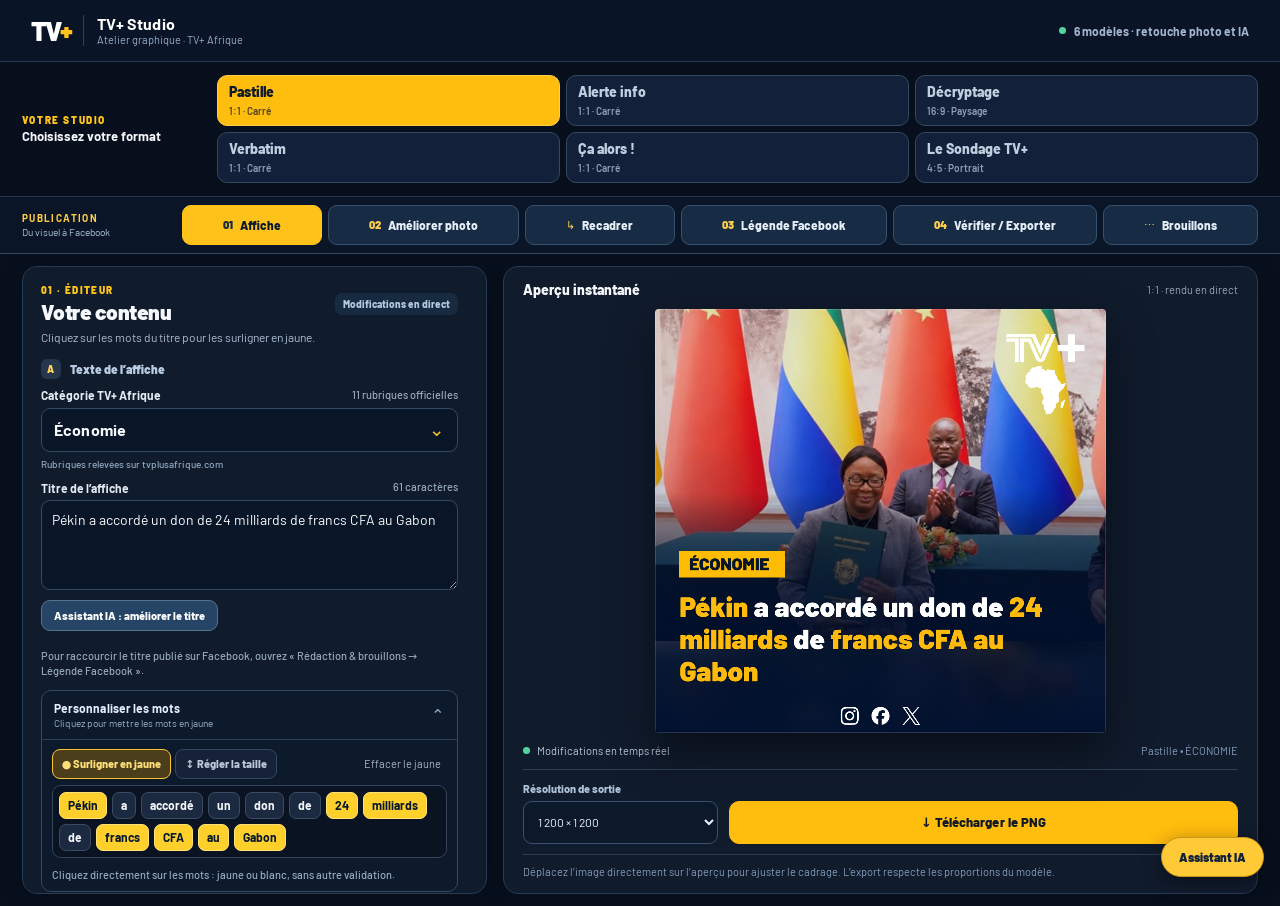
==== index.html @ cd14a1d4 "Charger la liaison Studio avec le CMS TVPlus V2" ====
<!doctype html>
<html lang="fr">
<head>
<meta charset="utf-8"/>
<meta content="width=device-width,initial-scale=1" name="viewport"/>
<meta content="#0d1423" name="theme-color"/>
<title>TV+ Studio — Générateur d'affiches</title>
<link href="https://fonts.googleapis.com" rel="preconnect"/>
<link crossorigin="" href="https://fonts.gstatic.com" rel="preconnect"/>
<link href="https://fonts.googleapis.com/css2?family=Barlow:wght@400;500;600;700;800;900&amp;family=Barlow+Condensed:wght@600;700;800;900&amp;family=Barlow+Semi+Condensed:wght@600;700;800;900&amp;display=swap" rel="stylesheet"/>
<style>
:root{--bg:#090e17;--panel:#121b2b;--panel2:#172236;--stroke:#293548;--fg:#f7f9fc;--muted:#9baac1;--yellow:#ffbd0d;--blue:#0b1831;--red:#e71413;--radius:14px; font-synthesis:none}
*{box-sizing:border-box}[hidden]{display:none!important}body{margin:0;color:var(--fg);font-family:'Barlow',system-ui,-apple-system,BlinkMacSystemFont,'Segoe UI',sans-serif;background:radial-gradient(ellipse at 65% -30%,#1d314b,#090e17 70%);min-height:100vh}button,input,textarea,select{font:inherit}button{cursor:pointer}button:focus-visible,input:focus-visible,select:focus-visible,textarea:focus-visible{outline:3px solid #ffce54;outline-offset:3px}
.appbar{height:72px;border-bottom:1px solid #233045;background:#0a111dea;display:flex;align-items:center;justify-content:space-between;padding:0 30px;gap:12px}.brand{display:flex;align-items:center;gap:13px}.brand-mark{font-weight:1000;font-size:26px;letter-spacing:-2px;line-height:1;color:#fff}.brand-mark span{color:var(--yellow)}.brand-text{border-left:1px solid #364053;padding-left:13px;font-size:13px;color:#aebbd0;line-height:1.15}.brand-text strong{font-size:16px;color:#fff}.header-right{display:flex;align-items:center;gap:12px}.mode-tag{border:1px solid #344158;padding:7px 11px;border-radius:100px;font-size:12px;color:#cad5e3;white-space:nowrap}.small-trace{font-size:12px;color:#8b9bb2}
.workspace{max-width:1500px;margin:0 auto;display:grid;grid-template-columns:minmax(340px,430px) minmax(500px,1fr);gap:24px;padding:24px}.panel,.preview-pane{border:1px solid #29364b;background:#111a29;border-radius:18px;box-shadow:0 10px 35px #0002}.panel{padding:22px}.pane-title{display:flex;align-items:flex-start;justify-content:space-between;gap:10px;margin-bottom:20px}.eyebrow{text-transform:uppercase;color:var(--yellow);font-size:11px;font-weight:900;letter-spacing:2px}.pane-title h1{font-size:22px;letter-spacing:-.6px;margin:5px 0 4px}.sub{font-size:12px;color:var(--muted);line-height:1.6;margin:0}.num{font-size:11px;padding:5px 8px;border-radius:7px;border:1px solid #3c4658;color:#bfcadb}.field{display:block;margin-top:18px}.field-label{display:flex;justify-content:space-between;align-items:center;margin:0 0 8px;gap:9px;font-weight:700;font-size:13px}.hint{color:#96a9bc;font-size:11px;font-weight:450;line-height:1.35}.input,textarea,select{color:#f8f9fd;background:#0a1322;border:1px solid #34435a;border-radius:10px;width:100%;padding:12px 13px;min-height:44px;transition:border-color .15s}.input:focus,textarea:focus,select:focus{border-color:#e6b22c;outline:none}.input::placeholder,textarea::placeholder{color:#73859e}textarea{resize:vertical;min-height:120px;line-height:1.48;font-size:15px}.mode-switch{background:#0b1321;border:1px solid #34435a;border-radius:11px;display:grid;grid-template-columns:1fr 1fr;padding:4px;gap:4px}.mode-btn{border:0;border-radius:8px;background:transparent;color:#93a3bb;font-size:13px;font-weight:760;min-height:42px}.mode-btn.active{color:#111b29;background:#ffbd0d}.mode-btn.active.alert{color:#fff;background:#db221a}.grid2{display:grid;grid-template-columns:1fr 1fr;gap:12px}.row{display:flex;gap:8px;align-items:center;flex-wrap:wrap}.secondary,.ghost,.primary{font-weight:800;border-radius:10px;min-height:41px;padding:9px 13px;border:1px solid #3a4b61;white-space:nowrap}.secondary{background:#21314b;color:#f9fbff}.secondary:hover{background:#2b3e5c}.ghost{background:transparent;color:#c8d2e4}.ghost:hover{background:#1b283a}.primary{background:#ffbd0d;color:#111927;border-color:#ffbd0d}.primary:hover{background:#ffd052}.primary.alertExport{background:#e2221a;color:white;border-color:#e2221a}.primary.alertExport:hover{background:#f43930}.btn-wide{width:100%;display:flex;align-items:center;justify-content:center;gap:8px}.highlight-action{background:#26301f;border:1px solid #8e7530;color:#ffd56c}.highlight-action:hover{background:#373e25}.tokens{display:flex;gap:7px;flex-wrap:wrap;margin-top:9px;min-height:25px}.token{border-radius:100px;background:#42371a;border:1px solid #93771f;color:#ffe2a0;padding:6px 7px 6px 10px;font-size:12px;display:inline-flex;align-items:center;gap:8px}.token button{border:0;background:transparent;color:#fff6d8;font-weight:900;line-height:1;padding:2px 5px}.token-empty{color:#7f90a7;font-size:12px;padding-top:3px}.color-strip{height:4px;background:linear-gradient(90deg,#ffd015 50%,#e51922 50%);border-radius:100px;margin:20px 0 0}.section-rule{height:1px;background:#253249;margin:18px 0}.drop{display:flex;align-items:center;justify-content:center;gap:9px;background:#0c1524;border:1px dashed #46556d;border-radius:12px;padding:16px 12px;text-align:center;font-size:13px;color:#c6d2df;cursor:pointer;min-height:65px}.drop:hover,.drop.dragover{border-color:#ffbd0d;background:#1a2330}.drop input{display:none}.image-row{display:flex;align-items:center;gap:9px;margin-top:9px;justify-content:space-between;color:#8f9eb2;font-size:12px}.range-row{display:flex;align-items:center;gap:15px}.range-row input{flex:1;accent-color:var(--yellow)}.range-row output{color:#fff;font-size:12px;min-width:37px;text-align:right}.panel-foot{font-size:11px;line-height:1.6;color:#8294ac;margin:18px 0 0}.preview-pane{min-width:0;padding:20px 24px;display:flex;flex-direction:column;align-items:center}.preview-header{width:100%;display:flex;align-items:center;justify-content:space-between;gap:14px;margin-bottom:20px}.preview-header h2{font-size:15px;margin:0}.preview-meta{font-size:12px;color:#97a6bb}.canvas-shell{position:relative;width:min(100%,680px);box-shadow:0 22px 68px #0009;border-radius:4px;overflow:hidden;touch-action:none;cursor:grab}.canvas-shell:active{cursor:grabbing}.canvas-shell:after{content:'';position:absolute;inset:0;pointer-events:none;border:1px solid #ffffff25}canvas{width:100%;height:auto;display:block;background:#0b1b35;aspect-ratio:1}.preview-bottom{width:100%;display:flex;justify-content:space-between;align-items:center;gap:12px;margin-top:18px;color:#8395ae;font-size:12px}.status{display:flex;gap:7px;align-items:center}.status i{width:7px;height:7px;background:#7fe2ac;display:block;border-radius:100%}.info{margin-top:14px;border-top:1px solid #2a3a50;padding-top:13px;color:#8fa3bd;line-height:1.6;font-size:12px;width:100%}.bottom-mobile{display:none}
@media(max-width:1050px){.workspace{grid-template-columns:minmax(290px,385px) minmax(350px,1fr);gap:16px;padding:16px}.panel{padding:18px}.preview-pane{padding:16px}}@media(max-width:800px){.appbar{padding:0 16px;height:65px}.mode-tag,.small-trace{display:none}.workspace{display:flex;flex-direction:column;gap:15px;padding:13px}.preview-pane{order:-1}.canvas-shell{width:min(100%,480px)}.preview-header{margin-bottom:12px}.preview-bottom{margin-top:12px}.panel{padding:18px}.bottom-mobile{display:block}}@media(max-width:420px){.grid2{grid-template-columns:1fr}.brand-text{font-size:11px}.brand-text strong{font-size:14px}.pane-title h1{font-size:20px}.workspace{padding:8px}}

/* Éditeur express : actions immédiates, options secondaires repliées. */
:root{scrollbar-color:#42546c #101a2b}
.appbar{height:58px;padding:0 22px}
.workspace{max-width:1500px;grid-template-columns:minmax(340px,450px) minmax(390px,1fr);gap:16px;padding:12px 16px;align-items:start}
.panel{padding:15px 18px;max-height:calc(100dvh - 82px);overflow-y:auto;overscroll-behavior:contain;scrollbar-width:thin}
.preview-pane{position:sticky;top:12px;padding:13px 18px}
.preview-header{margin-bottom:10px}
.canvas-shell{width:min(100%,590px,calc(100dvh - 173px))}
.preview-bottom{margin-top:11px}.info{margin-top:8px;padding-top:8px}
.pane-title{margin-bottom:10px;align-items:center}.pane-title h1{font-size:19px;margin:2px 0}.eyebrow{letter-spacing:1.35px;font-size:10px}
.field-tight{margin-top:11px}.field-label{margin-bottom:5px;font-size:12px}
textarea#headline{min-height:77px;height:88px;resize:vertical;padding:9px 10px;font-size:14px}
.input,textarea,select{min-height:39px;padding:8px 10px;border-radius:9px}
.mode-btn{min-height:35px}.mode-switch{padding:3px}
.word-tools{display:flex;gap:4px;align-items:center;flex-wrap:wrap;margin:0 0 7px}
.word-tool{min-height:30px;border-radius:8px;padding:5px 9px;background:#162238;border:1px solid #354660;color:#bac8d9;font-size:11px;font-weight:800}
.word-tool.active{background:#4b3e1b;border-color:#ffc532;color:#ffde78}
.word-tool.active.size-active{background:#1d3750;border-color:#6db8f4;color:#bfe9ff}
.clear-words{min-height:29px;background:transparent;color:#a6b4c5;border:0;font-size:11px;margin-left:auto;cursor:pointer}
.word-picker{display:flex;flex-wrap:wrap;align-content:flex-start;gap:5px;overflow-y:auto;max-height:133px;min-height:50px;padding:8px;background:#0a1322;border:1px solid #34435a;border-radius:9px;scrollbar-width:thin}
.word-chip{display:inline-flex;align-items:center;justify-content:center;min-height:29px;padding:4px 8px;border-radius:7px;border:1px solid #3a4a60;background:#1b2a40;color:#f2f5f9;font-size:12px;font-weight:700;line-height:1.2;white-space:normal;text-align:center;cursor:pointer}
.word-chip:hover,.word-chip:focus-visible{outline:none;border-color:#f0c04d;background:#2d3442}
.word-chip.highlighted{background:#ffd02b;border-color:#ffe176;color:#07182d}
.word-chip.size-selected{border:2px solid #9ddfff;box-shadow:0 0 0 1px #9ddfff61;padding:3px 7px}
.word-chip.modified-size:not(.size-selected){border-bottom:2px solid #68b9f5}
.token-empty{color:#95a8c2;font-size:12px;padding:8px}
.token-help{margin:6px 0 0;font-size:11px}
.size-actions{padding:9px 10px;background:#122840;border:1px solid #305a74;border-radius:9px;margin-top:7px;display:grid;grid-template-columns:1fr 165px;gap:6px 8px;align-items:center}
.size-actions[hidden]{display:none!important}.size-actions label{font-size:11px;color:#cdd9e9;font-weight:700}.size-actions select{font-size:12px;width:100%}.size-actions-hint{grid-column:1/-1;color:#b8e0fa;font-size:11px}
.size-actions .mini-btn{grid-column:1/-1;justify-self:start}
.fit-chip{color:#b5d7c1;background:#1b342c;padding:5px 7px;border-radius:6px;min-width:155px;font-size:10px;text-align:center}
.fit-chip.warning{color:#ffe2a0;background:#4a3520}.size-output{color:#ffd257;font-size:12px}
.fit-explain{margin:4px 0 0;font-size:10px}
.quick-export{margin-top:12px}.quick-export .primary{min-height:43px}
.upload-row{display:flex;align-items:center;gap:8px}.upload-row .drop{flex:1;min-width:0}.compact-drop{min-height:39px;padding:8px 10px;font-size:12px}
.mini-btn{min-height:32px;padding:5px 10px;font-size:11px}
.advanced{border:1px solid #2c3a50;border-radius:9px;margin-top:9px;background:#101b2d}
.advanced summary{padding:11px 12px;font-size:12px;font-weight:700;cursor:pointer;display:flex;justify-content:space-between;align-items:center;list-style:none}
.advanced summary::-webkit-details-marker{display:none}.advanced summary span{transition:transform .2s;color:#8298b5}.advanced[open] summary span{transform:rotate(180deg)}.advanced[open] summary{border-bottom:1px solid #2b3c56}
.advanced-inner{padding:12px}.advanced-inner .field{margin-top:12px}.advanced-inner .grid2{gap:10px}
.reset-all{width:100%;min-height:34px;margin-top:9px;font-size:12px}
.panel-foot{margin:9px 0 0;font-size:10px;line-height:1.4}
@media(max-width:1050px){.workspace{grid-template-columns:minmax(310px,390px) minmax(335px,1fr);gap:11px;padding:10px}.panel{padding:13px}.preview-pane{padding:12px}}
@media(max-width:800px){.appbar{height:54px;padding:0 12px}.workspace{display:flex;flex-direction:column;padding:8px;gap:8px}.panel{max-height:none;width:100%;overflow:visible;padding:13px}.preview-pane{position:relative;order:-1;top:auto;width:100%;padding:10px}.canvas-shell{width:min(62vw,290px);margin:0 auto}.preview-header{margin-bottom:7px}.preview-bottom{margin-top:7px}.preview-pane .info{display:none}.word-picker{max-height:110px}.pane-title{margin-bottom:8px}}
@media(max-width:420px){.grid2{grid-template-columns:1fr}.word-picker{max-height:105px}.size-actions{grid-template-columns:1fr}.fit-chip{min-width:116px}.brand-mark{font-size:23px}.brand-text strong{font-size:13px}}

/* Outil indépendant de recadrage d'images 2:1 */
.crop-launch{display:flex;align-items:center;justify-content:space-between;gap:12px;margin:10px 0 5px;padding:10px 12px;background:#0c2030;border:1px solid #2b5261;border-radius:11px}
.crop-launch strong{font-size:13px;display:block;color:#f4f7fb}.crop-launch small{display:block;font-size:11px;color:#a9bccb;margin-top:2px}
.crop-launch button{flex-shrink:0;min-height:36px;border:1px solid #4c6878;border-radius:8px;color:#fff;background:#1b3a50;padding:7px 11px;font-weight:750}
.crop-launch button:hover{background:#25526b}
dialog.crop-dialog{position:fixed;inset:0;width:min(1120px,96vw);max-width:1120px;max-height:calc(100dvh - 30px);margin:auto;padding:0;color:#f5f7ff;background:#101a2a;border:1px solid #3b4c64;border-radius:16px;box-shadow:0 20px 80px #0009;overflow:auto}
dialog.crop-dialog::backdrop{background:rgba(3,9,22,.82);backdrop-filter:blur(4px)}
.crop-dialog-head{position:sticky;z-index:2;top:0;background:#101a2a;border-bottom:1px solid #34435a;display:flex;align-items:center;justify-content:space-between;gap:10px;padding:16px 20px}
.crop-dialog-head h2{margin:0;font-size:20px;font-weight:850}.crop-dialog-head p{margin:3px 0 0;color:#aebed3;font-size:12px}
.crop-dialog-head button{min-width:38px;min-height:38px;border:1px solid #41516a;border-radius:9px;background:#18283d;color:white;font-size:22px;line-height:1}
.crop-dialog-content{display:grid;grid-template-columns:minmax(250px,300px) minmax(0,1fr);gap:18px;padding:20px;align-items:start}
.crop-side{display:flex;flex-direction:column;gap:13px}.crop-control-label{display:block;font-size:13px;font-weight:700;margin-bottom:6px}
.crop-file{display:block;border:1px dashed #62758c;border-radius:10px;background:#16273a;padding:13px;font-size:13px;font-weight:750;cursor:pointer;text-align:center}
.crop-file input{position:absolute;width:1px;height:1px;opacity:0}.crop-side button{min-height:40px;padding:8px 11px;border:1px solid #43566c;border-radius:9px;background:#203149;color:#f8fbff;font-weight:700}
.crop-side button:disabled{opacity:.45;cursor:not-allowed}.crop-side button:hover:enabled{background:#294360}.crop-side .crop-primary{background:#ffbd0d;color:#101625;border-color:#ffbd0d}.crop-side .crop-primary:hover:enabled{background:#ffcb45}
.crop-side .crop-secondary{background:#112435}.crop-side input[type=range]{width:100%;accent-color:#ffbd0d}
.crop-side .crop-hint{font-size:12px;color:#aebed2;line-height:1.45;margin:0}
.crop-zoom-row{display:flex;align-items:center;gap:10px}.crop-zoom-row input{flex:1}.crop-zoom-row output{min-width:46px;text-align:right;font-weight:700;font-size:12px}
.crop-preview{min-width:0}.crop-preview .crop-canvas-frame{border:1px solid #536780;overflow:hidden;background:#050c1c;border-radius:10px;aspect-ratio:2/1;box-shadow:0 10px 35px #0004}
.crop-preview canvas{display:block;width:100%;height:100%;touch-action:none;cursor:grab;user-select:none}.crop-preview canvas:active{cursor:grabbing}
.crop-preview .crop-guide{margin:9px 0 0;color:#b0c1d0;font-size:12px;line-height:1.45}
.crop-nudge{display:flex;align-items:center;gap:6px}.crop-nudge button{flex:1;padding:5px 8px;font-size:18px}
.crop-divider{height:1px;background:#314056}
@media(max-width:760px){.crop-dialog-content{grid-template-columns:1fr;gap:14px;padding:12px}.crop-preview{order:-1}.crop-dialog-head{padding:12px}.crop-dialog-head h2{font-size:18px}.crop-side{gap:9px}.crop-preview .crop-guide{font-size:11px}.crop-launch{padding:8px 10px}.crop-launch small{font-size:10px}}
</style>
<style>/* =============================================================
   TV+ STUDIO — Interface harmonisée, navigation compacte v5
   ============================================================= */
:root{--bg:#08111f;--panel:#101c2c;--panel2:#132238;--stroke:#2b3d55;--fg:#f7f8fc;--muted:#95a9c2;--yellow:#ffc31b}
body{background:#08101e;font-family:'Barlow',system-ui,sans-serif;min-height:100dvh}
.new-appbar{height:62px;position:sticky;top:0;z-index:30;padding:0 clamp(14px,2.4vw,38px);background:#091427;border-bottom:1px solid #233752}
.new-appbar .brand{gap:12px}.new-appbar .brand-mark{font-size:27px;letter-spacing:-2px}
.new-appbar .brand-text{display:flex;flex-direction:column;gap:1px;line-height:1.1;min-width:0}
.new-appbar .brand-text strong{font-size:16px;letter-spacing:.1px}
.new-appbar .brand-text small{font-size:11px;color:#98acc6}
.header-info{display:flex;align-items:center;gap:8px;color:#a4b5cf;font-size:12px;font-weight:650}
.header-dot,.ready-dot{width:7px;height:7px;display:inline-block;border-radius:50%;background:#52d3a0}
.format-navbar{position:sticky;top:62px;z-index:25;display:flex;gap:18px;align-items:center;max-width:1570px;margin:auto;padding:13px clamp(12px,1.7vw,25px);background:#08101ef5;border-bottom:1px solid #273850;backdrop-filter:blur(14px)}
.format-leading{flex:none;min-width:177px;display:flex;flex-direction:column;gap:2px}
.nav-eyebrow{font-size:10px;letter-spacing:1.6px;color:var(--yellow);font-weight:850}
.nav-prompt{font-size:13px;font-weight:700;color:#f5f7fa}
.format-actions{flex:1;min-width:0}
.format-navbar .mode-switch.four-modes{display:grid;grid-template-columns:repeat(4,minmax(0,1fr));gap:6px;border:0;border-radius:12px;background:transparent;padding:0}
.mode-switch.four-modes .mode-btn{display:flex;flex-direction:column;align-items:flex-start;justify-content:center;padding:8px 11px;min-height:58px;border:1px solid #344862;background:#122039;border-radius:10px;color:#c0cfe0;font-weight:800;line-height:1.2;gap:4px;transition:background .15s,border-color .15s}
.mode-switch.four-modes .mode-btn:hover{border-color:#738eb4;background:#1b3150}
.mode-switch.four-modes .mode-btn.active,.mode-switch.four-modes .mode-btn.active.alert,.mode-switch.four-modes .mode-btn.active.blue,.mode-switch.four-modes .mode-btn.active.quote{border-color:#f9ce4b;background:#ffbd0d;color:#0b182e}
.mode-btn .tab-title{font-size:14px;white-space:nowrap}
.mode-btn .tab-subtitle{font-size:10px;font-weight:600;opacity:.72;white-space:nowrap}
.format-tool{flex:none;display:flex;align-items:center}
.crop-top-btn{border:1px solid #547086;background:#1d334b;color:#f4f8fc;display:grid;grid-template-columns:20px 1fr;grid-template-rows:20px 15px;align-items:center;gap:0 9px;min-height:58px;padding:7px 15px;border-radius:10px;text-align:left;cursor:pointer}
.crop-top-btn:hover{background:#294763;border-color:#ffcd61}
.crop-top-btn .crop-icon{grid-row:span 2;font-size:23px;color:#ffc82f}
.crop-top-btn .crop-title{font-size:12px;font-weight:800;white-space:nowrap}
.crop-top-btn small{font-size:10px;color:#aac1d4}
.workspace{max-width:1570px;margin:auto;display:grid;grid-template-columns:minmax(350px,465px) minmax(0,1fr);gap:16px;padding:12px clamp(12px,1.7vw,25px);align-items:start}
.panel,.preview-pane{border-color:#263b54;border-radius:15px;background:#101b2c;box-shadow:0 4px 25px #0003}
.panel{height:calc(100dvh - 180px);max-height:none;min-height:410px;overflow-y:auto;scrollbar-gutter:stable;padding:17px 18px}
.preview-pane{position:sticky;top:159px;height:calc(100dvh - 175px);min-height:470px;padding:14px 19px;justify-content:flex-start}
.pane-title{margin:0 0 5px}.pane-title h1{font-size:21px;margin:3px 0 0;font-weight:850;letter-spacing:-.5px}
.pane-title .eyebrow{font-size:10px;letter-spacing:1.4px}
.pane-title .num{border:none;color:#b2c8de;background:#182a40;font-weight:750;font-size:10px;max-width:150px;text-align:center}
.editor-intro{color:#aabbd2;font-size:12px;line-height:1.45;margin:5px 0 13px}
.section-label{display:flex;align-items:center;gap:9px;font-size:12px;font-weight:850;color:#b9cbe2;text-transform:none;margin:13px 0 6px}
.section-index{display:grid;place-items:center;border-radius:6px;background:#25364d;color:#fed256;width:20px;height:20px;font-size:10px}
.section-label.media-label{margin-top:12px}
.panel .field{margin-top:9px}.panel .field-label{margin-bottom:5px;color:#e4eaf3}
.panel .input,.panel textarea,.panel select{background:#091627;border-color:#324a64;border-radius:9px;min-height:40px}
.panel textarea#headline{min-height:72px;height:90px;max-height:180px;resize:vertical;font-size:14px}
.panel .field textarea#details{min-height:65px!important;height:75px!important}
.panel .field input#speaker,.panel .field input#role{height:40px}
.panel .word-panel{margin-top:10px;border:1px solid #33485f;background:#0c1a2c;border-radius:10px}
.word-panel-summary{list-style:none;cursor:pointer;display:flex;align-items:center;justify-content:space-between;padding:10px 12px;color:#e5eefb}
.word-panel-summary::-webkit-details-marker{display:none}
.word-panel-summary span:first-child{display:flex;flex-direction:column;gap:2px}
.word-panel-summary b{font-size:12px;letter-spacing:.1px}
.word-panel-summary small{font-size:10px;color:#98aec8}
.word-panel-summary .arrow-symbol{color:#96adc9;transition:transform .2s}
.word-panel[open] .word-panel-summary .arrow-symbol{transform:rotate(180deg)}
.word-panel[open] .word-panel-summary{border-bottom:1px solid #2c4058}
.word-panel>.word-tools,.word-panel>.word-picker,.word-panel>.size-actions,.word-panel>.token-help{margin-left:10px;margin-right:10px}
.word-panel>.word-tools{padding-top:9px;margin-bottom:6px}
.word-panel>.word-picker{max-height:105px;min-height:36px;margin-bottom:10px;padding:6px}
.word-panel>.token-help{margin-bottom:8px}
.word-panel>.size-actions{margin-bottom:10px}
.word-chip{min-height:27px;padding:4px 8px}.word-tool{min-height:30px}
.panel .range-row{gap:10px}.panel #fontScale{min-width:60px}
.fit-chip{min-width:109px;font-size:10px}
.fit-explain{font-size:10px;color:#8da3bb;line-height:1.4}
.upload-row .compact-drop{min-height:42px;background:#14263c;border:1px dashed #53708c;text-align:left;justify-content:flex-start;padding:9px 11px}
.settings-stack{margin-top:14px;border-top:1px solid #263950;padding-top:1px}
.settings-stack .section-label{margin-bottom:10px}
.settings-stack .advanced{margin-top:7px}
.panel-foot{font-size:10px;margin:12px 0 0;color:#839ab5}
.preview-header{margin-bottom:11px}.preview-header h2{font-size:14px;font-weight:800}.preview-meta{font-size:11px}
.preview-pane .canvas-shell{width:min(100%,calc(100dvh - 365px),650px);margin:0 auto;box-shadow:0 18px 48px #0007}
.preview-pane .canvas-shell.is-wide{width:min(100%,calc((100dvh - 362px)*16/9),900px)}
.preview-bottom{margin-top:11px;font-size:11px;gap:7px}
.preview-bottom .status{gap:7px;font-size:11px;color:#b8c9da}
.preview-bottom #modelLabel{font-size:11px;color:#819ab9;text-align:right;overflow:hidden;text-overflow:ellipsis;white-space:nowrap;max-width:48%}
.preview-actionbar{display:grid;grid-template-columns:minmax(135px,195px) 1fr;gap:11px;width:100%;align-items:end;border-top:1px solid #2c4058;margin-top:12px;padding-top:12px}
.export-field label{display:block;color:#aec1d7;font-size:11px;font-weight:750;margin-bottom:6px}
.export-field select{width:100%;min-height:43px;border:1px solid #39516c;background:#0b192b;color:#ecf2fb;padding:9px 10px;border-radius:9px;font-size:12px}
.preview-actionbar .quick-export{margin:0;min-width:0}
.preview-actionbar .primary{font-size:13px;min-height:43px;letter-spacing:.05px}
.preview-pane .info{margin-top:10px;padding-top:9px;font-size:11px;line-height:1.4;color:#839bb9}
.mobile-view-switch,.mobile-dock{display:none}
/* Image crop workspace */
.crop-dialog{font-family:'Barlow',system-ui,sans-serif}
dialog.crop-dialog{max-height:calc(100dvh - 22px);width:min(1100px,96vw);border-radius:17px;overflow-y:auto}
.crop-dialog-head{padding:13px 18px}.crop-dialog-head h2{font-size:18px}
.crop-dialog-content{grid-template-columns:minmax(225px,290px) minmax(0,1fr);gap:17px;padding:15px 18px 10px}
.crop-side{gap:8px}
.crop-side .crop-divider{height:1px;margin:4px 0}
.crop-preview .crop-canvas-frame{border-radius:8px}
.crop-footer{position:sticky;bottom:0;display:flex;align-items:center;justify-content:space-between;gap:16px;z-index:3;background:#0c1729;border-top:1px solid #344a66;padding:11px 18px;box-shadow:0 -8px 24px #0b162388}
.crop-footer-note{display:flex;flex-direction:column;gap:3px}.crop-footer-note strong{font-size:12px}.crop-footer-note small{font-size:11px;color:#a4b6cd}
.crop-footer-actions{display:flex;gap:9px;align-items:center}
.crop-footer-actions button{min-height:42px;white-space:normal;text-align:center;padding:8px 14px;border:1px solid #455e78;border-radius:9px;color:#f0f5fd;background:#1a3048;font-weight:750;cursor:pointer}
.crop-footer-actions button:disabled{opacity:.45;cursor:not-allowed}
.crop-footer-actions #cropExport{background:var(--yellow);border-color:var(--yellow);color:#0e1829}
.crop-footer-actions button:enabled:hover{filter:brightness(1.08)}
@media (max-width:1100px){
.format-navbar{gap:10px}.format-leading{min-width:145px}.nav-prompt{font-size:12px}
.mode-switch.four-modes .mode-btn{padding:8px 9px}.mode-btn .tab-title{font-size:12px}
.crop-top-btn{padding:6px 10px}.crop-top-btn .crop-title{font-size:11px}
.workspace{grid-template-columns:minmax(340px,420px) minmax(0,1fr);gap:11px}
}
@media (max-width:850px){
.format-navbar{position:sticky;top:54px;z-index:25;flex-wrap:wrap;gap:9px;padding:9px 12px}
.format-leading{display:none}.format-actions{flex:1;min-width:0}
.format-navbar .mode-switch.four-modes{display:flex;gap:6px;overflow-x:auto;overscroll-behavior-x:contain;scrollbar-width:none}
.mode-switch.four-modes::-webkit-scrollbar{display:none}
.mode-switch.four-modes .mode-btn{flex:0 0 auto;min-width:115px;min-height:47px;padding:6px 10px}
.mode-btn .tab-subtitle{font-size:9px}
.crop-top-btn{min-height:47px;grid-template-columns:18px;grid-template-rows:1fr;display:flex;gap:5px;padding:8px 10px}
.crop-top-btn .crop-icon{font-size:17px}.crop-top-btn .crop-title{display:none}.crop-top-btn small{font-size:10px;white-space:nowrap}
.new-appbar{height:54px;padding:0 13px}.header-info{font-size:11px}
.mobile-view-switch{display:flex;position:sticky;top:117px;z-index:22;gap:5px;padding:7px 12px;background:#101b2c;border-bottom:1px solid #263b52;align-items:center}
.mobile-switch-btn{display:flex;gap:5px;align-items:center;justify-content:center;min-height:33px;padding:6px 14px;color:#a7bbd4;background:#142339;border:1px solid #304762;border-radius:8px;font-size:12px;font-weight:800}
.mobile-switch-btn.active{background:#ffbd0d;color:#081426;border-color:#ffbd0d}
.mobile-model-chip{margin-left:auto;font-size:11px;color:#bbcadc;white-space:nowrap;overflow:hidden;text-overflow:ellipsis}
.workspace{display:block;margin:0;padding:9px 10px 78px;min-height:0}
.panel{display:block!important;max-height:none;min-height:0;height:auto;overflow:visible;padding:12px 15px;border-radius:13px}
.preview-pane{display:flex!important;position:relative;top:auto;height:auto;min-height:0;padding:13px;max-height:none}
.workspace[data-mobile-view="editor"] .preview-pane{display:none!important}
.workspace[data-mobile-view="preview"] .panel{display:none!important}
.preview-pane .canvas-shell{width:min(100%,calc(100dvh - 360px),470px)}
.preview-pane .canvas-shell.is-wide{width:min(100%,calc((100dvh - 370px)*16/9),760px)}
.preview-actionbar{grid-template-columns:minmax(120px,170px) 1fr}
.mobile-dock{position:fixed;display:grid;grid-template-columns:1fr 1.2fr;gap:9px;left:0;right:0;bottom:0;z-index:28;background:#071323ec;padding:10px max(12px,env(safe-area-inset-right)) calc(10px + env(safe-area-inset-bottom));border-top:1px solid #314863;backdrop-filter:blur(14px)}
.mobile-dock button{min-height:44px;border-radius:9px;padding:8px 10px;font-size:12px;font-weight:800}
.mobile-dock .dock-preview{color:#e2edfb;border:1px solid #49617f;background:#1b334d}
.mobile-dock .dock-export{border:1px solid #ffcb30;background:#ffbd0d;color:#0a1525}
.crop-dialog-content{grid-template-columns:1fr;gap:10px;padding:12px}
.crop-side{display:grid;grid-template-columns:1fr 1fr;gap:8px 11px}
.crop-preview{order:-1}.crop-side .crop-divider{display:none}
.crop-dialog-head{padding:10px 13px}
.crop-footer{padding:10px 12px}
}
@media (max-width:520px){
.header-info{font-size:0}.header-dot{display:none}.new-appbar .brand-text small{font-size:10px}
.format-navbar{gap:5px;padding:8px 8px}
.mode-switch.four-modes .mode-btn{min-width:106px;min-height:44px}
.mode-btn .tab-title{font-size:12px}.format-tool .crop-top-btn{padding:6px 9px;min-height:44px}
.crop-top-btn small{font-size:9px}
.mobile-view-switch{top:106px;padding:6px 9px}
.workspace{padding:8px 8px 79px}
.panel{padding:11px 12px}.pane-title h1{font-size:19px}.pane-title .num{max-width:128px;font-size:9px}
.editor-intro{margin-bottom:8px;font-size:11px}
.panel textarea#headline{height:79px;min-height:60px}
.panel .field{margin-top:8px}.section-label{margin-top:10px}
.word-panel>.word-picker{max-height:86px}
.preview-pane .canvas-shell{width:min(100%,calc(100dvh - 320px),440px)}
.preview-pane .canvas-shell.is-wide{width:min(100%,calc((100dvh - 337px)*16/9),680px)}
.preview-pane .info{display:none}.preview-actionbar{grid-template-columns:1fr;gap:8px}
.crop-side{grid-template-columns:1fr 1fr}
.crop-side .crop-nudge{grid-column:1/-1}
.crop-footer{flex-direction:column;align-items:stretch;gap:8px}
.crop-footer-note{display:none}
.crop-footer-actions{display:grid;grid-template-columns:1fr 1fr;gap:8px}
.crop-footer-actions button{padding:8px 9px;font-size:11px;min-height:43px}
}
/* Format labels remain all visible on small screens, without horizontal scrolling. */
@media(max-width:850px){
.format-navbar .mode-switch.four-modes{display:grid;grid-template-columns:repeat(4,minmax(0,1fr));gap:4px;overflow:visible}
.mode-switch.four-modes .mode-btn{min-width:0;align-items:center;justify-content:center;min-height:44px;padding:7px 3px}
.mode-switch.four-modes .mode-btn .tab-subtitle{display:none}
.mode-switch.four-modes .mode-btn .tab-title{font-size:clamp(10px,1.65vw,12px);text-align:center}
.format-tool .crop-top-btn{width:45px;min-width:45px;height:44px;min-height:44px;justify-content:center;padding:4px}
.format-tool .crop-top-btn .crop-title,.format-tool .crop-top-btn small{display:none}
.format-tool .crop-top-btn .crop-icon{font-size:23px}
.mobile-view-switch{top:114px}
.preview-actionbar{grid-template-columns:1fr}
.preview-actionbar .quick-export{display:none}
}
@media(max-width:520px){
.mode-switch.four-modes .mode-btn .tab-title{font-size:10px;letter-spacing:-.15px}
.mobile-view-switch{top:114px}
.word-panel>.token-help,.fit-explain{display:none}
}
@media (prefers-reduced-motion:reduce){*,*::before,*::after{scroll-behavior:auto!important;transition:none!important}}
</style><style>
/* TV+ Studio v6 — photo enhancement workspace, aligned to the existing system */
.studio-extras{gap:8px}
.enhance-top-btn{border:1px solid #65592c;background:#322e20;color:#ffedc5;display:grid;grid-template-columns:20px 1fr;grid-template-rows:20px 15px;align-items:center;gap:0 9px;min-height:58px;padding:7px 13px;border-radius:10px;text-align:left;cursor:pointer}
.enhance-top-btn:hover{background:#413b24;border-color:#ffcc47}
.enhance-top-btn .enhance-icon{grid-row:span 2;font-size:23px;color:#ffcb37}
.enhance-top-btn .enhance-title{font-size:12px;font-weight:850;white-space:nowrap}
.enhance-top-btn small{font-size:10px;color:#e5c986}
.enhance-dialog{position:fixed;inset:0;max-width:1200px;width:min(1160px,97vw);max-height:calc(100dvh - 24px);margin:auto;padding:0;overflow:hidden;color:#f5f8ff;background:#0f1b2e;border:1px solid #354b66;border-radius:16px;box-shadow:0 22px 90px #000b}
.enhance-dialog::backdrop{background:#040b19dc;backdrop-filter:blur(5px)}
.enhance-head{display:flex;align-items:center;justify-content:space-between;gap:12px;padding:13px 18px;border-bottom:1px solid #31445e;background:#111f32}
.enhance-head h2{font-size:19px;margin:2px 0 0;line-height:1.25}
.enhance-head p{font-size:11px;color:#aabdd6;margin:3px 0 0}
.enhance-head-eyebrow{font-size:10px;letter-spacing:1.6px;color:#ffd452;font-weight:850}
.enhance-close{border:1px solid #3d536f;border-radius:9px;background:#192a40;color:white;font-size:24px;width:39px;height:39px;flex:none}
.enhance-body{display:grid;grid-template-columns:minmax(265px,325px) minmax(0,1fr);gap:15px;min-height:0;max-height:calc(100dvh - 185px);overflow:hidden;padding:15px}
.enhance-controls{display:flex;flex-direction:column;gap:11px;min-height:0;overflow-y:auto;scrollbar-width:thin;padding-right:3px}
.enhance-label{display:block;font-size:12px;font-weight:800;color:#dce7f5;margin-bottom:5px}
.enhance-source-row{display:flex;gap:7px}
.enhance-file{flex:1;display:grid;place-items:center;padding:8px;border:1px dashed #627b92;background:#1a3046;border-radius:9px;min-height:43px;text-align:center;cursor:pointer;font-size:12px;font-weight:800}
.enhance-file input{position:absolute;opacity:0;width:1px;height:1px;pointer-events:none}
.enhance-source-row button{font-size:11px;min-height:43px;border:1px solid #47617d;border-radius:9px;background:#263c53;color:white;padding:7px 10px;font-weight:750}
.enhance-source-row button:disabled{opacity:.45}
.enhance-source-meta{font-size:11px;color:#9eb3c9;line-height:1.35;min-height:17px;overflow-wrap:anywhere}
.enhance-modes{display:grid;grid-template-columns:1fr 1fr 1fr;gap:5px;background:#0c1828;padding:4px;border:1px solid #314861;border-radius:10px}
.enhance-modes button{padding:8px 3px;min-width:0;border:0;border-radius:7px;background:transparent;color:#b0c2d8;font-size:12px;font-weight:800;line-height:1.3}
.enhance-modes button.active{background:#ffd04b;color:#102037}
.enhance-modes button:disabled{opacity:.5}
.enhance-quick{display:flex;gap:7px}
.enhance-quick button{flex:1;min-width:0;border:1px solid #51657c;border-radius:9px;min-height:39px;font-size:12px;font-weight:800;background:#223c55;color:#fff;padding:7px}
.enhance-quick button.enhance-primary{background:#ffc62e;color:#132033;border-color:#ffc62e}
.enhance-details{border:1px solid #2e4461;border-radius:9px;overflow:hidden;background:#111e30}
.enhance-details summary{padding:10px 12px;cursor:pointer;font-weight:750;color:#d0deee;font-size:12px}
.enhance-details-inner{padding:7px 11px 11px;border-top:1px solid #2d4059;display:grid;gap:10px}
.enhance-range-label{display:flex;justify-content:space-between;align-items:center;gap:6px;font-size:11px;color:#c6d5e8;font-weight:700}
.enhance-range-label output{font-weight:800;color:#ffce45;min-width:35px;text-align:right}
.enhance-details input[type=range],.enhance-compare-slider{accent-color:#ffc62e;width:100%;margin:2px 0 0}
.enhance-note{font-size:11px;line-height:1.45;color:#a9bdd5;margin:0}
.enhance-status{font-size:11px;line-height:1.45;border:1px solid #324965;border-radius:9px;padding:9px 11px;background:#14263c;color:#b5cde1;min-height:40px}
.enhance-status[data-kind=success]{border-color:#356553;color:#b6e8cc;background:#16332e}
.enhance-status[data-kind=error]{border-color:#80504d;color:#ffd0c4;background:#422328}
.enhance-status[data-kind=working]{border-color:#856c30;color:#ffe2a5;background:#3c3020}
.enhance-stage{min-width:0;min-height:0;display:flex;flex-direction:column;gap:8px;align-items:center;justify-content:flex-start}
.enhance-stage-top{width:100%;display:flex;justify-content:space-between;gap:12px;align-items:center;color:#bacde2;font-size:12px;font-weight:700}
.enhance-stage-top span:last-child{font-size:11px;color:#96aac3}
.enhance-comparison{--split:50%;position:relative;display:grid;place-items:center;width:100%;max-height:calc(100dvh - 315px);aspect-ratio:16/9;border-radius:11px;overflow:hidden;border:1px solid #3a506c;background:#07111f;box-shadow:0 10px 32px #0005;touch-action:pan-y}
.enhance-comparison>canvas{grid-area:1/1;width:100%;height:100%;object-fit:contain;display:block;background:#101a27}
.enhance-comparison #enhanceAfterCanvas{position:absolute;inset:0;clip-path:inset(0 calc(100% - var(--split)) 0 0)}
.enhance-comparison .enhance-split{position:absolute;top:0;bottom:0;left:var(--split);width:2px;background:#ffe083;box-shadow:0 0 0 1px #0008;pointer-events:none;transform:translateX(-1px)}
.enhance-comparison .enhance-split::after{content:'↔';position:absolute;top:50%;left:50%;transform:translate(-50%,-50%);background:#ffc82c;border:2px solid #fff;border-radius:50%;display:grid;place-items:center;width:34px;height:34px;color:#12213a;font-weight:900;box-shadow:0 4px 16px #0005}
.enhance-compare-row{display:flex;width:100%;align-items:center;gap:11px;color:#b6c8de;font-size:11px;font-weight:750}
.enhance-compare-row input{flex:1}
.enhance-result-dims{width:100%;font-size:11px;color:#92aac7;line-height:1.5}
.enhance-footer{display:flex;justify-content:space-between;gap:12px;align-items:center;padding:11px 17px;border-top:1px solid #31445e;background:#111f32}
.enhance-footer-copy{display:flex;flex-direction:column;gap:2px;color:#a6bad0;font-size:11px}
.enhance-footer-copy strong{color:#e5efff;font-size:12px}
.enhance-footer-actions{display:flex;gap:7px;flex-wrap:wrap;justify-content:flex-end}
.enhance-footer-actions button{min-height:38px;padding:7px 11px;border:1px solid #48627d;border-radius:8px;background:#20374f;color:#ecf5ff;font-weight:800;font-size:12px}
.enhance-footer-actions button.enhance-download{background:#ffca29;border-color:#ffca29;color:#0c1c2e}
.enhance-footer-actions button:disabled,.enhance-quick button:disabled{opacity:.4;cursor:not-allowed}
@media(max-width:1200px){.format-navbar{gap:9px}.format-leading{min-width:130px}.studio-extras{gap:6px}.enhance-top-btn,.crop-top-btn{padding:7px 9px;gap:0 5px}.enhance-top-btn .enhance-title,.crop-top-btn .crop-title{font-size:11px}}
@media(max-width:920px){.studio-extras{width:100%;justify-content:stretch}.studio-extras>button{flex:1;display:flex;align-items:center;justify-content:center;gap:7px;min-height:39px}.studio-extras>button small{display:none}.studio-extras .crop-icon,.studio-extras .enhance-icon{font-size:18px}.format-navbar{flex-wrap:wrap}.format-tool{flex:1 0 100%}.format-navbar{top:54px}}
@media(max-width:760px){.enhance-dialog{width:99vw;max-height:98dvh;border-radius:12px}.enhance-head{padding:10px 12px}.enhance-head h2{font-size:17px}.enhance-body{display:flex;flex-direction:column;max-height:calc(98dvh - 146px);overflow:auto;padding:10px;gap:10px}.enhance-stage{order:-1;flex:none}.enhance-comparison{max-height:31dvh;min-height:150px}.enhance-controls{overflow:visible;gap:7px;padding:0}.enhance-footer{padding:9px;gap:7px;flex-direction:column;align-items:stretch}.enhance-footer-copy{display:none}.enhance-footer-actions{display:grid;grid-template-columns:1fr 1fr}.enhance-footer-actions button:last-child{grid-column:1/-1}.enhance-note{font-size:10px}.enhance-stage-top{font-size:11px}}
@media(max-width:420px){.enhance-footer-actions button{padding:7px 5px;font-size:11px}.enhance-modes button{font-size:11px}.format-navbar .studio-extras{gap:6px}}
/* Keep the three export actions visible at all times on small screens. */
@media(max-width:760px){
 .enhance-dialog{display:flex;flex-direction:column;max-height:98dvh;height:min(820px,98dvh)}
 .enhance-head{flex:none}
 .enhance-body{flex:1;min-height:0;max-height:none;overflow-y:auto;overscroll-behavior:contain}
 .enhance-footer{flex:none}
 .enhance-footer-actions{grid-template-rows:39px 36px;gap:5px}
 .enhance-footer-actions #enhanceExport{grid-row:1;grid-column:1/-1}
 .enhance-footer-actions #enhanceUseCrop{grid-row:2;grid-column:1}
 .enhance-footer-actions #enhanceUsePosterOutput{grid-row:2;grid-column:2}
 .enhance-footer-actions button{min-height:0;height:100%}
}

</style><style id="dialog-visibility-fix">
/* Fix: the mobile flex layout must never display closed photo tool dialogs. */
dialog:not([open]) { display: none !important; }
</style>

<style id="pastille-spacing-styles">
.pastille-spacing{background:#0c182a;border:1px solid #34445e;border-radius:10px;padding:0!important;margin-top:10px!important}
.pastille-spacing[hidden]{display:none!important}
.pastille-spacing-summary{cursor:pointer;display:flex;align-items:center;justify-content:space-between;gap:14px;padding:11px 13px;list-style:none;color:#eff4fe}
.pastille-spacing-summary::-webkit-details-marker{display:none}
.pastille-spacing-summary b{font-size:12px;font-weight:800}
.pastille-spacing-summary small{font-size:10px;color:#93a7c1;display:block;margin-top:3px}
.pastille-spacing-summary>span:last-child{font-size:20px;color:#ffca40;transform:rotate(0deg);transition:transform .15s}
.pastille-spacing[open] .pastille-spacing-summary>span:last-child{transform:rotate(180deg)}
.pastille-spacing-grid{display:grid;grid-template-columns:minmax(0,1fr) minmax(0,1fr);gap:14px;padding:9px 13px 0}
.pastille-spacing-setting{min-width:0}
.pastille-spacing-setting label{display:flex;justify-content:space-between;align-items:center;gap:4px;font-size:11px;font-weight:800;color:#d9e5f3}
.pastille-spacing-setting output{font-size:12px;color:#ffce4e;white-space:nowrap;font-variant-numeric:tabular-nums}
.pastille-spacing-setting input{width:100%;accent-color:#ffbd0d;cursor:pointer;margin:13px 0 7px;min-height:22px}
.pastille-spacing-hint{font-size:10px;line-height:1.3;color:#8ca1b9;display:block}
.pastille-spacing-note{font-size:10px;color:#8ca1b9;margin:10px 13px}
#pastilleResetSpacing{margin:0 13px 13px;font-size:11px}
@media(max-width:390px){.pastille-spacing-grid{gap:10px;padding:9px 10px 0}.pastille-spacing-setting label{font-size:10px}}
</style>


<style id="tvplus-category-style">
.tvplus-category-selector{position:relative}
.tvplus-category-selector:after{content:"⌄";position:absolute;right:13px;top:50%;transform:translateY(-58%);font-size:19px;line-height:1;color:#f4c12d;pointer-events:none}
.tvplus-category-selector #category{display:block;width:100%;min-height:44px;padding:10px 38px 10px 12px;appearance:none;-webkit-appearance:none;cursor:pointer;font-weight:700;letter-spacing:.015em}
.tvplus-category-selector #category:focus-visible{outline:2px solid #f4c12d;outline-offset:2px}
.tvplus-category-selector #category option{background:#101c30;color:#f6f9ff}
.tvplus-category-hint{font-size:10px;margin:6px 0 0!important;color:#91a9c1}
</style>
<style>
.enhance-openai{display:grid;gap:8px;padding:12px;border:1px solid #51708d;border-radius:12px;background:#162b45;margin-top:12px;color:#dbeafa}
.enhance-openai label{font:700 11px Barlow,Arial,sans-serif;color:#c8dbf2}
.enhance-openai select,.enhance-openai textarea{width:100%;min-width:0;padding:10px;border:1px solid #506b8b;border-radius:8px;background:#0b1d32;color:#fff;font:inherit}
.enhance-openai button{padding:11px 12px;border:0;border-radius:9px;background:#ffcb34;color:#172239;font:800 12px Barlow,Arial,sans-serif;cursor:pointer}
.enhance-openai button:disabled{opacity:.6;cursor:wait}
#tvplusAIPhotoStatus{margin:0;line-height:1.45}
</style>
</head>
<body>
<header class="appbar new-appbar"><div class="brand"><div class="brand-mark">TV<span>+</span></div><div class="brand-text"><strong>TV+ Studio</strong><small>Atelier graphique · TV+ Afrique</small></div></div><div class="header-right"><div class="header-info"><span class="header-dot"></span>6 modèles · retouche photo et IA</div></div></header>
<nav aria-label="Outils et modèles TV+" class="format-navbar">
<div class="format-leading"><span class="nav-eyebrow">VOTRE STUDIO</span><span class="nav-prompt">Choisissez votre format</span></div>
<div class="format-actions"><div class="mode-switch"><button aria-pressed="true" class="mode-btn active" id="pastilleBtn" title="Modèle Pastille" type="button"><span class="tab-title">Pastille</span><span class="tab-subtitle">1:1 · Carré</span></button><button aria-pressed="false" class="mode-btn" id="alerteBtn" title="Modèle Alerte info" type="button"><span class="tab-title">Alerte info</span><span class="tab-subtitle">1:1 · Carré</span></button></div></div>
<div class="format-tool studio-extras"><button aria-label="Ouvrir l’outil de recadrage photo 1200 × 600" class="crop-top-btn" id="openCropTool" type="button"><span aria-hidden="true" class="crop-icon">▣</span><span class="crop-title">Recadrer une image</span><small>1200 × 600</small></button><button class="enhance-top-btn" id="openEnhanceTool" type="button" aria-label="Ouvrir l’amélioration photo"><span class="enhance-icon" aria-hidden="true">✦</span><span class="enhance-title">Amélioration photo</span><small>Local · IA optionnelle</small></button></div>
</nav><div aria-label="Afficher les réglages ou l'aperçu" class="mobile-view-switch" role="group">
<button aria-pressed="true" class="mobile-switch-btn active" data-show="editor" type="button">✎ <span>Éditeur</span></button>
<button aria-pressed="false" class="mobile-switch-btn" data-show="preview" type="button">▣ <span>Aperçu</span></button>
<span class="mobile-model-chip" id="mobileModelChip">Pastille</span>
</div><main class="workspace" data-mobile-view="editor">
<section aria-label="Éditeur d'affiches" class="panel">
<div class="pane-title editor-heading"><div><div class="eyebrow">01 · ÉDITEUR</div><h1>Votre contenu</h1></div><span class="num">Modifications en direct</span></div><p class="editor-intro" id="modeDescription">Renseignez le titre, puis cliquez sur les mots pour les mettre en jaune.</p>


<div class="section-label"><span class="section-index">A</span><span>Texte de l’affiche</span></div><div class="field field-tight" id="categoryField"><label class="field-label" for="category">Catégorie TV+ Afrique <span class="hint">11 rubriques officielles</span></label><div class="tvplus-category-selector"><select class="input" id="category" aria-label="Sélectionner une catégorie du site TV+ Afrique"><option value="CULTURE">Culture</option><option value="ÉCONOMIE" selected>Économie</option><option value="ÉDUCATION">Éducation</option><option value="ENVIRONNEMENT">Environnement</option><option value="INTERNATIONAL">International</option><option value="JUSTICE">Justice</option><option value="FAIT DIVERS">Fait divers</option><option value="POLITIQUE">Politique</option><option value="SANTÉ">Santé</option><option value="SOCIÉTÉ">Société</option><option value="SPORT">Sport</option></select></div><p class="hint tvplus-category-hint">Rubriques relevées sur tvplusafrique.com</p></div>
<div class="field field-tight"><label class="field-label" for="headline">Titre de l’affiche <span class="hint" id="lengthIndicator">63 caractères</span></label><textarea id="headline" placeholder="Écrivez ou collez le titre de l’affiche…" spellcheck="true">Pékin a accordé un don de 24 milliards de francs CFA au Gabon</textarea><p class="hint">Pour raccourcir le titre publié sur Facebook, ouvrez « Rédaction & brouillons → Légende Facebook ».</p></div>
<details class="field field-tight word-panel" id="highlightArea" open=""><summary class="word-panel-summary"><span><b>Personnaliser les mots</b><small id="wordSummaryTip">Cliquez pour surligner en jaune</small></span><span aria-hidden="true" class="arrow-symbol">⌄</span></summary>
<div aria-label="Action lors d'un clic sur un mot" class="word-tools" role="group"><button aria-pressed="true" class="word-tool active" id="colorTool" type="button">● Surligner en jaune</button><button aria-pressed="false" class="word-tool" id="sizeTool" type="button">↕ Régler la taille</button><button class="clear-words" id="resetMarkBtn" title="Retirer tous les surlignages" type="button">Effacer le jaune</button></div>
<div aria-label="Mots du titre modifiables" class="word-picker" id="tokens"></div>
<div class="size-actions" hidden="" id="sizeActions"><div class="size-actions-hint" id="selectedWords">Sélectionnez un ou plusieurs mots.</div><label for="selectedSize">Taille des mots choisis</label><select aria-label="Taille des mots sélectionnés" id="selectedSize"><option value="70">70 % · Petit</option><option value="85">85 %</option><option selected="" value="100">100 % · Normal</option><option value="115">115 %</option><option value="130">130 %</option><option value="150">150 % · Grand</option></select><button class="ghost mini-btn" id="clearWordSizes" type="button">Réinitialiser les tailles</button></div>
<p class="hint token-help" id="markHelp">Un clic = jaune ; un deuxième clic = blanc. Passez en « Régler la taille » pour modifier certains mots.</p>
</details>
<div class="field field-tight"><label class="field-label" for="fontScale">Taille générale du titre <output class="size-output" id="fontScaleLabel">100 %</output></label><div class="range-row"><input aria-label="Taille générale du titre" id="fontScale" max="160" min="55" step="5" type="range" value="100"/><span class="fit-chip" id="fitStatus" role="status">Ajustement automatique</span></div><p class="hint fit-explain" id="fitExplain">La mise en page évite le chevauchement avec le pied de page.</p></div>
<details class="field field-tight pastille-spacing" id="pastilleSpacingField">
 <summary class="pastille-spacing-summary"><span><b>Proportions et espacements du titre</b><small>Largeur, interligne, lettres · Pastille uniquement</small></span><span aria-hidden="true">⌄</span></summary>
 <div class="pastille-spacing-grid">
  <div class="pastille-spacing-setting">
   <label for="pastilleLineHeight">Interligne <output id="pastilleLineHeightLabel" for="pastilleLineHeight">1,16×</output></label>
   <input type="range" id="pastilleLineHeight" min="0.85" max="1.65" step="0.01" value="1.16" aria-label="Interligne du titre Pastille">
   <span class="pastille-spacing-hint">Rapprocher ou éloigner les lignes</span>
  </div>
  <div class="pastille-spacing-setting">
   <label for="pastilleLetterSpacing">Espacement des lettres <output id="pastilleLetterSpacingLabel" for="pastilleLetterSpacing">0 px</output></label>
   <input type="range" id="pastilleLetterSpacing" min="-3" max="10" step="0.5" value="0" aria-label="Espacement des lettres du titre Pastille">
   <span class="pastille-spacing-hint">Resserrer ou élargir les caractères</span>
  </div>
  <div class="pastille-spacing-setting" style="grid-column:1/-1">
   <label for="pastilleWidthPercent">Largeur horizontale des caractères <output id="pastilleWidthPercentLabel" for="pastilleWidthPercent">100 % · naturelle</output></label>
   <input type="range" id="pastilleWidthPercent" min="85" max="115" step="1" value="100" aria-label="Largeur du titre Pastille, 100 pour cent sans déformation">
   <span class="pastille-spacing-hint">100 % = proportions normales. En dessous : plus étroit ; au-dessus : plus large.</span>
  </div>
 </div>
 <p class="pastille-spacing-note">La largeur des caractères est naturelle à 100 %. L’ajustement automatique protège toujours le pied de page.</p>
 <button class="ghost mini-btn" id="pastilleResetSpacing" type="button">Rétablir les proportions et espacements</button>
</details>
<div class="section-label media-label"><span class="section-index">B</span><span>Visuel</span></div><div class="field field-tight"><label class="field-label" for="photoInput">Photo de couverture <span class="hint" id="photoName">Photo d'exemple fournie</span></label><div class="upload-row"><label class="drop compact-drop" id="photoDrop">↑  Changer la photo<input accept="image/png,image/jpeg,image/webp" id="photoInput" type="file"/></label><button class="ghost mini-btn" id="resetPhoto" type="button">Réinitialiser</button></div></div>

<div class="settings-stack"><div class="section-label"><span class="section-index">C</span><span>Réglages complémentaires</span></div><details class="advanced" id="appearanceDetails"><summary><span>Police et graisses</span><span aria-hidden="true">⌄</span></summary><div class="advanced-inner">
<div class="field" id="typographyArea" style="margin-top:0"><div class="field-label">Typographie Barlow <span class="hint" id="fontStatus" role="status">Chargement…</span></div><div class="grid2"><div><label class="hint" for="fontFamily">Déclinaison</label><select id="fontFamily"><option value="Barlow">Barlow</option><option value="Barlow Semi Condensed">Barlow Semi Condensed</option><option value="Barlow Condensed">Barlow Condensed</option></select></div><div><label class="hint" for="fontWeight">Graisse</label><select id="fontWeight"><option value="700">Bold · 700</option><option value="800">ExtraBold · 800</option><option selected="" value="900">Black · 900</option></select></div></div></div>
<div class="field"><div><label class="field-label" for="webText">Site en pied de page</label><input class="input" id="webText" maxlength="48" type="text" value="tvplusafrique.com"/></div></div>
</div></details><details class="advanced" id="mediaDetails"><summary><span>Cadrage et logo</span><span aria-hidden="true">⌄</span></summary><div class="advanced-inner">
<div class="field" style="margin-top:0"><label class="field-label" for="zoom">Zoom de la photo <span class="hint">Glissez l'image dans l'aperçu</span></label><div class="range-row"><input id="zoom" max="240" min="100" step="1" type="range" value="100"/><output id="zoomLabel">100 %</output></div></div>
<div class="field"><label class="field-label" for="darkness">Assombrissement de l'image</label><div class="range-row"><input id="darkness" max="100" min="0" step="1" type="range" value="70"/><output id="darknessLabel">70 %</output></div></div>
<div class="field"><label class="field-label" for="logoInput">Logo officiel TV+ <span class="hint">PNG transparent recommandé</span></label><label class="drop compact-drop">◎  Remplacer le logo<input accept="image/png,image/jpeg,image/webp" id="logoInput" type="file"/></label><div class="image-row"><span id="logoName">Logo extrait du modèle fourni</span><button class="ghost mini-btn" id="resetLogo" type="button">Réinitialiser</button></div></div>
</div></details></div>

<button class="ghost reset-all" id="resetAll" type="button">Repartir de l'exemple</button>
<p class="panel-foot">Les photos et les textes restent sur votre appareil. Aucun envoi sur un serveur.</p>
</section>
<section aria-label="Aperçu en temps réel" class="preview-pane">
<div class="preview-header"><h2>Aperçu instantané</h2><span class="preview-meta">1:1 · rendu en direct</span></div>
<div class="canvas-shell" id="canvasShell" title="Déplacez la photo par glisser-déposer"><canvas aria-label="Aperçu de l'affiche TV+ Afrique" height="1200" id="poster" role="img" width="1200"></canvas></div>
<div class="preview-bottom"><div class="status"><span aria-hidden="true" class="ready-dot"></span>Modifications en temps réel</div><span id="modelLabel">Pastille • Économie</span></div><div class="preview-actionbar">
<div class="export-field"><label for="exportSize">Résolution de sortie</label><div id="exportSizeSlot"><select id="exportSize"><option value="1200">1 200 × 1 200</option><option value="1080">1 080 × 1 080</option><option value="2048">2 048 × 2 048</option></select></div></div>
<div class="action-download-slot"><div class="quick-export"><button class="primary btn-wide" id="downloadBtn" type="button">↓  Télécharger le PNG</button></div></div>
</div>
<div class="info">Déplacez l’image directement sur l’aperçu pour ajuster le cadrage. L’export respecte les proportions du modèle.</div>
</section>
</main><div aria-label="Actions rapides" class="mobile-dock">
<button class="dock-preview" id="mobileTogglePreview" type="button">Voir l’aperçu</button>
<button class="dock-export" id="mobileQuickExport" type="button">↓ Télécharger PNG</button>
</div>
<dialog aria-labelledby="cropTitle" class="crop-dialog" id="cropDialog">
<div class="crop-dialog-head"><div><h2 id="cropTitle">Recadrage photo · 1200 × 600</h2><p>Format paysage 2:1, sans déformation de l'image</p></div><button aria-label="Fermer le recadrage" id="cropClose" type="button">×</button></div>
<div class="crop-dialog-content">
<div class="crop-side">
<label class="crop-file">Importer une image
        <input accept="image/jpeg,image/png,image/webp" id="cropInput" type="file"/>
</label>
<button class="crop-secondary" id="cropUsePoster" type="button">Reprendre la photo de l'affiche</button>
<p class="crop-hint" id="cropFilename">Aucune image importée.</p>
<div class="crop-divider"></div>
<div><label class="crop-control-label" for="cropZoom">Zoom et cadrage</label><div class="crop-zoom-row"><input id="cropZoom" max="300" min="100" step="1" type="range" value="100"/><output for="cropZoom" id="cropZoomLabel">100 %</output></div></div>
<div><span class="crop-control-label">Déplacer précisément</span><div class="crop-nudge"><button aria-label="Déplacer l'image à gauche" data-crop-step="left" type="button">←</button><button aria-label="Déplacer l'image en haut" data-crop-step="up" type="button">↑</button><button aria-label="Déplacer l'image en bas" data-crop-step="down" type="button">↓</button><button aria-label="Déplacer l'image à droite" data-crop-step="right" type="button">→</button></div></div>
<button id="cropReset" type="button">Recentrer l'image</button>
<button id="tvplusCropToOpenAI" class="crop-secondary" type="button">Améliorer cette image avec OpenAI</button>
<p class="crop-hint">Retouche facultative : l'image ne sera transmise à OpenAI qu'au lancement du traitement.</p>
<div class="crop-divider"></div>


<p class="crop-hint">Le recadrage se fait uniquement dans votre navigateur. L'original reste intact.</p>
</div>
<div class="crop-preview"><div class="crop-canvas-frame"><canvas aria-label="Aperçu du recadrage 1200 par 600, déplacez l'image" height="600" id="cropCanvas" tabindex="0" width="1200"></canvas></div><p class="crop-guide">Faites glisser la photo pour la repositionner. Ajustez le zoom si nécessaire. L'export conserve exactement 1 200 × 600 pixels.</p></div>
</div>
<div class="crop-footer"><div class="crop-footer-note"><strong>Export haute qualité</strong><small>JPG / PNG / WEBP en entrée · JPG 1200 × 600 en sortie</small></div><div class="crop-footer-actions"><button disabled="" id="cropApply" type="button">Utiliser l'image recadrée dans l'affiche</button><button class="crop-primary" disabled="" id="cropExport" type="button">↓ Télécharger en JPG · 1200 × 600</button></div></div></dialog>
<script>
'use strict';
const SAMPLE_PHOTO='[data-uri]';
const DEFAULT_LOGO='[data-uri]';
const $=id=>document.getElementById(id);
const poster=$('poster'),ctx=poster.getContext('2d');
const sampleTitle='Pékin a accordé un don de 24 milliards de francs CFA au Gabon';
const alertTitle='La liste de Migné avec Allevinah et Babicka';
const state={mode:'pastille',category:'ÉCONOMIE',headline:sampleTitle,widthPercent:100,highlightedIndices:new Set(),wordSizes:new Map(),sizeSelection:new Set(),tool:'highlight',fontScale:100,lineHeight:1.16,letterSpacing:0,image:null,logo:null,zoom:100,darkness:70,dx:0,dy:0,website:'tvplusafrique.com',sample:true,fontFamily:'Barlow',fontWeight:900};

// Official TV+ Afrique editorial sections (tvplusafrique.com, checked 2026-11-12).
// News categories are not production formats like "Alerte info" or "Décryptage".
const tvplusOfficialCategories=new Set(["CULTURE","ÉCONOMIE","ÉDUCATION","ENVIRONNEMENT","INTERNATIONAL","JUSTICE","FAIT DIVERS","POLITIQUE","SANTÉ","SOCIÉTÉ","SPORT"]);
function normalizeOfficialCategory(raw){
 const text=String(raw||'').trim();
 if(!text)return '';
 const key=text.normalize('NFD').replace(/[\u0300-\u036f]/g,'').toUpperCase().replace(/\s+/g,' ');
 const aliases={ECONOMIE:'ÉCONOMIE',EDUCATION:'ÉDUCATION',SANTE:'SANTÉ',SOCIETE:'SOCIÉTÉ','FAITS DIVERS':'FAIT DIVERS',DECRYPTAGE:'SOCIÉTÉ'};
 const normalized=aliases[key]||key;
 return tvplusOfficialCategories.has(normalized)?normalized:text;
}
function setCategoryValue(value){
 const select=$('category');
 const legacy=select.querySelector('option[data-legacy-category]');
 if(legacy)legacy.remove();
 const normalized=normalizeOfficialCategory(value);
 if(!normalized){select.selectedIndex=-1;state.category='';return;}
 if(!tvplusOfficialCategories.has(normalized)){
  const option=document.createElement('option');
  option.value=normalized;
  option.textContent='Ancienne catégorie : '+normalized;
  option.dataset.legacyCategory='true';
  select.append(option);
 }
 select.value=normalized;
 state.category=normalized;
}
function loadImage(src){return new Promise((resolve,reject)=>{const im=new Image();im.onload=()=>resolve(im);im.onerror=reject;im.src=src;});}
function loadFile(file,cb){if(!file)return;if(!file.type.startsWith('image/')){alert('Veuillez choisir une image JPG, PNG ou WEBP.');return;}const reader=new FileReader();reader.onload=async()=>{try{const im=await loadImage(reader.result);cb(im,file.name);}catch(e){alert('Impossible de lire cette image.');}};reader.readAsDataURL(file);}
function headlineCanvasFont(size,weight=state.fontWeight){return `${weight} ${size}px "${state.fontFamily}",Arial,sans-serif`;}
async function refreshBarlow(){
  const status=$('fontStatus');
  status.textContent='Chargement…';
  try {
    await document.fonts.load(headlineCanvasFont(72));
    await document.fonts.load(`400 29px "Barlow"`);
    status.textContent=Array.from(document.fonts).some(face=>face.family.replace(/["']/g,'')===state.fontFamily&&face.status==='loaded')?'Police chargée':'Connexion requise pour charger Barlow';
  } catch (err) {
    status.textContent='Police de secours (connexion requise)';
  }
  draw();
}
function roundedRect(x,y,w,h,r){ctx.beginPath();ctx.roundRect(x,y,w,h,r);}
function coverImage(img,x,y,w,h,zoom=1,dx=0,dy=0){if(!img)return;const scale=Math.max(w/img.width,h/img.height)*zoom;const iw=img.width*scale,ih=img.height*scale;const tx=x+(w-iw)/2+dx,ty=y+(h-ih)/2+dy;ctx.drawImage(img,tx,ty,iw,ih);}
function drawBackdrop(){let img=state.image;
  ctx.fillStyle='#091a31';ctx.fillRect(0,0,1200,1200);
  if(!img)return;
  if(state.sample){
    // The supplied sample is a clean crop from the upper portion of the original poster.
    ctx.save();ctx.filter='blur(22px)';coverImage(img,-60,-40,1320,1280,1.4);ctx.restore();
    ctx.save();ctx.beginPath();ctx.rect(0,0,1200,890);ctx.clip();coverImage(img,0,0,1200,885,state.zoom/100,state.dx,state.dy);ctx.restore();
  }else{coverImage(img,0,0,1200,1200,state.zoom/100,state.dx,state.dy);}
  ctx.fillStyle=`rgba(0,10,28,${state.mode==='pastille'?0.04:0.25})`;ctx.fillRect(0,0,1200,1200);
  const opacity=state.darkness/100;
  if(state.mode==='pastille'){
    const g=ctx.createLinearGradient(0,490,0,1200);
    g.addColorStop(0,'rgba(2,14,35,0)');g.addColorStop(.22,`rgba(2,16,43,${(.35+opacity*.25).toFixed(3)})`);g.addColorStop(.63,`rgba(0,15,43,${(.71+opacity*.25).toFixed(3)})`);g.addColorStop(1,'rgba(0,17,49,0.99)');ctx.fillStyle=g;ctx.fillRect(0,490,1200,710);
  }else{
    ctx.fillStyle=`rgba(8,14,29,${(.25+opacity*.27).toFixed(3)})`;ctx.fillRect(0,0,1200,1200);
    const g=ctx.createLinearGradient(0,0,0,1200);g.addColorStop(0,'rgba(3,9,21,.08)');g.addColorStop(1,'rgba(3,9,21,.56)');ctx.fillStyle=g;ctx.fillRect(0,0,1200,1200);
  }
}
function drawLogo(){if(!state.logo)return;let y=state.mode==='pastille'?61:66,x=state.mode==='pastille'?928:54;let bw=state.mode==='pastille'?225:205,bh=state.mode==='pastille'?230:209;const im=state.logo;const r=Math.min(bw/im.width,bh/im.height);let w=im.width*r,h=im.height*r;ctx.drawImage(im,x+(bw-w)/2,y+(bh-h)/2,w,h);}
// Original monochrome brand SVG paths from Simple Icons (CC0). Vector paths are drawn
// into the export canvas, with no CDN calls or hand-drawn substitutes.
const socialBrandPaths={
  instagram:"M7.0301.084c-1.2768.0602-2.1487.264-2.911.5634-.7888.3075-1.4575.72-2.1228 1.3877-.6652.6677-1.075 1.3368-1.3802 2.127-.2954.7638-.4956 1.6365-.552 2.914-.0564 1.2775-.0689 1.6882-.0626 4.947.0062 3.2586.0206 3.6671.0825 4.9473.061 1.2765.264 2.1482.5635 2.9107.308.7889.72 1.4573 1.388 2.1228.6679.6655 1.3365 1.0743 2.1285 1.38.7632.295 1.6361.4961 2.9134.552 1.2773.056 1.6884.069 4.9462.0627 3.2578-.0062 3.668-.0207 4.9478-.0814 1.28-.0607 2.147-.2652 2.9098-.5633.7889-.3086 1.4578-.72 2.1228-1.3881.665-.6682 1.0745-1.3378 1.3795-2.1284.2957-.7632.4966-1.636.552-2.9124.056-1.2809.0692-1.6898.063-4.948-.0063-3.2583-.021-3.6668-.0817-4.9465-.0607-1.2797-.264-2.1487-.5633-2.9117-.3084-.7889-.72-1.4568-1.3876-2.1228C21.2982 1.33 20.628.9208 19.8378.6165 19.074.321 18.2017.1197 16.9244.0645 15.6471.0093 15.236-.005 11.977.0014 8.718.0076 8.31.0215 7.0301.0839m.1402 21.6932c-1.17-.0509-1.8053-.2453-2.2287-.408-.5606-.216-.96-.4771-1.3819-.895-.422-.4178-.6811-.8186-.9-1.378-.1644-.4234-.3624-1.058-.4171-2.228-.0595-1.2645-.072-1.6442-.079-4.848-.007-3.2037.0053-3.583.0607-4.848.05-1.169.2456-1.805.408-2.2282.216-.5613.4762-.96.895-1.3816.4188-.4217.8184-.6814 1.3783-.9003.423-.1651 1.0575-.3614 2.227-.4171 1.2655-.06 1.6447-.072 4.848-.079 3.2033-.007 3.5835.005 4.8495.0608 1.169.0508 1.8053.2445 2.228.408.5608.216.96.4754 1.3816.895.4217.4194.6816.8176.9005 1.3787.1653.4217.3617 1.056.4169 2.2263.0602 1.2655.0739 1.645.0796 4.848.0058 3.203-.0055 3.5834-.061 4.848-.051 1.17-.245 1.8055-.408 2.2294-.216.5604-.4763.96-.8954 1.3814-.419.4215-.8181.6811-1.3783.9-.4224.1649-1.0577.3617-2.2262.4174-1.2656.0595-1.6448.072-4.8493.079-3.2045.007-3.5825-.006-4.848-.0608M16.953 5.5864A1.44 1.44 0 1 0 18.39 4.144a1.44 1.44 0 0 0-1.437 1.4424M5.8385 12.012c.0067 3.4032 2.7706 6.1557 6.173 6.1493 3.4026-.0065 6.157-2.7701 6.1506-6.1733-.0065-3.4032-2.771-6.1565-6.174-6.1498-3.403.0067-6.156 2.771-6.1496 6.1738M8 12.0077a4 4 0 1 1 4.008 3.9921A3.9996 3.9996 0 0 1 8 12.0077",
  facebook:"M9.101 23.691v-7.98H6.627v-3.667h2.474v-1.58c0-4.085 1.848-5.978 5.858-5.978.401 0 .955.042 1.468.103a8.68 8.68 0 0 1 1.141.195v3.325a8.623 8.623 0 0 0-.653-.036 26.805 26.805 0 0 0-.733-.009c-.707 0-1.259.096-1.675.309a1.686 1.686 0 0 0-.679.622c-.258.42-.374.995-.374 1.752v1.297h3.919l-.386 2.103-.287 1.564h-3.246v8.245C19.396 23.238 24 18.179 24 12.044c0-6.627-5.373-12-12-12s-12 5.373-12 12c0 5.628 3.874 10.35 9.101 11.647Z",
  x:"M14.234 10.162 22.977 0h-2.072l-7.591 8.824L7.251 0H.258l9.168 13.343L.258 24H2.33l8.016-9.318L16.749 24h6.993zm-2.837 3.299-.929-1.329L3.076 1.56h3.182l5.965 8.532.929 1.329 7.754 11.09h-3.182z"
};
const socialBrandShapes=typeof Path2D==="function"?Object.fromEntries(
 Object.entries(socialBrandPaths).map(([name,path])=>[name,new Path2D(path)])
):null;
function drawSocial(){
 const ordered=['instagram','facebook','x'],size=48,gap=34;
 const x0=(1200-(ordered.length*size+gap*(ordered.length-1)))/2,y=1061;
 ctx.save();ctx.fillStyle='#ffffff';ctx.shadowColor='transparent';ctx.shadowBlur=0;ctx.shadowOffsetY=0;
 for(let i=0;i<ordered.length;i++){
  const icon=socialBrandShapes?.[ordered[i]];
  if(icon){
   ctx.save();ctx.translate(x0+i*(size+gap),y);ctx.scale(size/24,size/24);ctx.fill(icon);ctx.restore();
  }else{
   ctx.font='800 42px Arial,sans-serif';ctx.textAlign='center';ctx.textBaseline='middle';
   ctx.fillText(ordered[i]==='facebook'?'f':ordered[i]==='x'?'X':'◎',x0+i*(size+gap)+size/2,y+size/2);
  }
 }
 ctx.fillStyle='#fff';ctx.font='400 29px "Barlow",Arial,sans-serif';
 ctx.textAlign='center';ctx.textBaseline='alphabetic';
 ctx.fillText(state.website||'tvplusafrique.com',600,1160);
 ctx.restore();
}
function drawPill(){ctx.font=headlineCanvasFont(46);const txt=(state.category||'ACTUALITÉ').toLocaleUpperCase('fr');let font=46;while(ctx.measureText(txt).width>980&&font>28){font--;ctx.font=headlineCanvasFont(font);}const w=Math.min(1055,Math.max(282,ctx.measureText(txt).width+56));ctx.fillStyle='#ffbc05';ctx.fillRect(64,646,w,70);ctx.fillStyle='#071629';ctx.textAlign='left';ctx.textBaseline='middle';ctx.fillText(txt,91,682);}
function drawAlertPill(){ctx.textAlign='left';const txt='ALERTE INFO';ctx.font=headlineCanvasFont(57);const w=ctx.measureText(txt).width+46;ctx.fillStyle='#e50e0b';roundedRect(48,346,w,88,18);ctx.fill();ctx.fillStyle='#fff';ctx.textBaseline='middle';ctx.fillText(txt,70,392);}
function splitWordsWithPositions(title){return Array.from(title.matchAll(/\S+/g),(m,index)=>({word:m[0],start:m.index,end:m.index+m[0].length,index}));}
function matchingPhraseWords(title,phrases){const words=splitWordsWithPositions(title),found=new Set(),low=title.toLocaleLowerCase('fr');for(const phrase of phrases){const needle=phrase.toLocaleLowerCase('fr');let pos=low.indexOf(needle);while(pos>=0){for(const w of words){if(w.start<pos+needle.length&&w.end>pos)found.add(w.index);}pos=low.indexOf(needle,pos+1);}}return found;}
function pastilleTracking(size){
 // Letter-spacing pixels are relative to the standard 74 px Pastille title.
 // Scaling them with the fitted font preserves legibility for very long headlines.
 return state.mode==='pastille' ? (Number(state.letterSpacing)||0)*size/74 : 0;
}
function trackedWordWidth(word,size){
 ctx.font=headlineCanvasFont(size);
 const tracking=pastilleTracking(size);
 if(Math.abs(tracking)<0.001)return ctx.measureText(word).width;
 // Match measuring and drawing exactly, even in browsers without canvas letterSpacing.
 const glyphs=Array.from(word);
 let width=0;
 for(const ch of glyphs)width+=ctx.measureText(ch).width;
 return Math.max(0,width+tracking*Math.max(0,glyphs.length-1));
}
function drawTrackedWord(word,x,baseline,size){
 const tracking=pastilleTracking(size);
 if(Math.abs(tracking)<0.001){ctx.fillText(word,x,baseline);return;}
 ctx.font=headlineCanvasFont(size);
 const glyphs=Array.from(word);
 for(let i=0;i<glyphs.length;i++){
  const glyph=glyphs[i];ctx.fillText(glyph,x,baseline);
  x+=ctx.measureText(glyph).width+(i<glyphs.length-1?tracking:0);
 }
}
function layoutWords(words,maxW,font){
 ctx.font=headlineCanvasFont(font);
 const space=ctx.measureText(' ').width+pastilleTracking(font);
 const lineRatio=state.mode==='pastille'?(Number(state.lineHeight)||1.16):1.16;
 const lines=[];let line=[],lineWidth=0,lineSize=0;
 function push(){if(line.length){lines.push({tokens:line,height:lineSize*lineRatio,width:lineWidth,size:lineSize});line=[];lineWidth=0;lineSize=0;}}
 for(const w of words){
  const size=font*((state.wordSizes.get(w.index)||100)/100);
  const width=trackedWordWidth(w.word,size);
  if(width>maxW+0.1)return {ok:false,lines:[],height:Infinity};
  if(line.length&&lineWidth+space+width>maxW)push();
  line.push({...w,size,width,spaceBefore:line.length>0?space:0});
  lineWidth+=width+(line.length>1?space:0);
  lineSize=Math.max(lineSize,size);
 }
 push();
 let height=lines.reduce((sum,entry)=>sum+entry.height,0);
 // Count full final glyph height when interline is tight, keeping footer clear.
 if(state.mode==='pastille'&&lines.length){
  const last=lines[lines.length-1];
  height+=Math.max(0,last.size*1.08-last.height);
 }
 return {ok:true,lines,height};
}
function drawHeadline(){const past=state.mode==='pastille';const title=state.headline.trim()?state.headline:'Votre titre d’actualité';const words=splitWordsWithPositions(title);if(!words.length)return;
  // Zones typographiques garanties hors de la catégorie, du logo et du pied de page.
  const startX=past?65:48, startY=past?754:493, maxW=past?1070:1100, bottom=1018,maxH=bottom-startY,scaleX=past?Math.max(.85,Math.min(1.15,(Number(state.widthPercent)||100)/100)):1;
  const target=(past?74:124)*state.fontScale/100;
  let low=0.5,high=target,best=null,font=low;
  for(let attempt=0;attempt<20;attempt++){const mid=(low+high)/2;const candidate=layoutWords(words,maxW/scaleX,mid);if(candidate.ok&&candidate.height<=maxH){best=candidate;font=mid;low=mid;}else high=mid;}
  if(!best){best=layoutWords(words,maxW/scaleX,0.5);font=0.5;}
  const f=Math.max(1,Math.round(font));const fit=$('fitStatus');fit.textContent=font<target-1?'Adapté à '+f+' px':'Taille '+f+' px';fit.classList.toggle('warning',font<23);
  fit.title=font<23?'Le titre tient dans l’affiche, mais il est très long : raccourcissez-le pour préserver la lisibilité.':'Ajustement automatique actif, pied de page protégé';$('fitExplain').textContent=font<23?'Titre très long : il tient sur l’affiche, mais sera petit. Raccourcissez-le pour améliorer la lisibilité.':'Le texte se réduit automatiquement si nécessaire, sans recouvrir le pied de page.';
  const chip=$('lengthIndicator');chip.textContent=state.headline.length+' caractères';
  ctx.save();ctx.beginPath();ctx.rect(startX-2,startY-3,maxW+5,maxH+5);ctx.clip();ctx.translate(startX,0);ctx.scale(scaleX,1);ctx.textAlign='left';ctx.textBaseline='alphabetic';ctx.lineJoin='round';
  let y=startY;
  for(const line of best.lines){const baseline=y+line.size*.91;let x=0;for(const token of line.tokens){x+=token.spaceBefore;ctx.font=headlineCanvasFont(token.size);ctx.fillStyle=(past&&state.highlightedIndices.has(token.index))?'#ffbb0b':'#fff';ctx.shadowColor='rgba(0,0,0,.32)';ctx.shadowBlur=3;ctx.shadowOffsetY=2;drawTrackedWord(token.word,x,baseline,token.size);x+=token.width;}y+=line.height;}
  ctx.restore();
}
function syncPosterTitleCounter(){ $('lengthIndicator').textContent=state.headline.length+' caractères'; }
function draw(){ctx.clearRect(0,0,1200,1200);drawBackdrop();drawLogo();if(state.mode==='pastille')drawPill();else drawAlertPill();drawHeadline();drawSocial();syncPosterTitleCounter();$('modelLabel').textContent=state.mode==='pastille'?'Pastille • '+(state.category||'Actualité'):'Alerte info';}
function renderTokens(){const box=$('tokens'),top=box.scrollTop;box.replaceChildren();const words=splitWordsWithPositions(state.headline);if(!words.length){const s=document.createElement('span');s.className='token-empty';s.textContent='Saisissez un titre pour choisir ses mots ici.';box.appendChild(s);}for(const item of words){const btn=document.createElement('button');btn.type='button';btn.className='word-chip';btn.textContent=item.word;btn.setAttribute('aria-pressed',state.tool==='highlight'?String(state.highlightedIndices.has(item.index)):String(state.sizeSelection.has(item.index)));btn.classList.toggle('highlighted',state.mode==='pastille'&&state.highlightedIndices.has(item.index));btn.classList.toggle('size-selected',state.tool==='size'&&state.sizeSelection.has(item.index));btn.classList.toggle('modified-size',state.wordSizes.has(item.index));btn.title=state.tool==='highlight'?'Cliquer pour activer ou retirer le jaune':'Cliquer pour régler la taille de ce mot';btn.addEventListener('click',()=>{if(state.tool==='highlight'){if(state.highlightedIndices.has(item.index))state.highlightedIndices.delete(item.index);else state.highlightedIndices.add(item.index);}else{if(state.sizeSelection.has(item.index))state.sizeSelection.delete(item.index);else state.sizeSelection.add(item.index);syncSizeControls();}renderTokens();draw();});box.appendChild(btn);}box.scrollTop=top;}
function syncSizeControls(){const indices=[...state.sizeSelection],label=$('selectedWords'),select=$('selectedSize');label.textContent=indices.length?indices.length+' mot'+(indices.length>1?'s':'')+' sélectionné'+(indices.length>1?'s':'')+' : '+splitWordsWithPositions(state.headline).filter(w=>state.sizeSelection.has(w.index)).map(w=>w.word).join(' '):'Cliquez sur les mots à redimensionner, ou sélectionnez une expression dans le titre.';
  if(indices.length){const sizes=[...new Set(indices.map(i=>state.wordSizes.get(i)||100))];if(sizes.length===1)select.value=String(sizes[0]);else select.value='100';}else select.value='100';select.disabled=indices.length===0;}
function setTool(tool){if(state.mode==='alerte')tool='size';state.tool=tool;$('colorTool').classList.toggle('active',tool==='highlight');$('sizeTool').classList.toggle('active',tool==='size');$('sizeTool').classList.toggle('size-active',tool==='size');$('colorTool').setAttribute('aria-pressed',tool==='highlight');$('sizeTool').setAttribute('aria-pressed',tool==='size');$('sizeActions').hidden=tool!=='size';$('resetMarkBtn').hidden=state.mode==='alerte';$('colorTool').hidden=state.mode==='alerte';$('markHelp').textContent=tool==='highlight'?'Cliquez directement sur les mots : jaune ou blanc, sans autre validation.':'Cliquez sur plusieurs mots ou sélectionnez une expression dans le titre, puis choisissez sa taille.';syncSizeControls();renderTokens();}
function syncHeadlineFormatting(previous,next){const a=splitWordsWithPositions(previous),b=splitWordsWithPositions(next),oldHighlights=state.highlightedIndices,oldSizes=state.wordSizes;const highlights=new Set(),sizes=new Map();
  // Align unchanged tokens; edits in the middle retain formatting on other words.
  if(a.length*b.length<=75000){const dp=Array.from({length:a.length+1},()=>new Uint16Array(b.length+1));for(let i=a.length-1;i>=0;i--)for(let j=b.length-1;j>=0;j--)dp[i][j]=a[i].word===b[j].word?dp[i+1][j+1]+1:Math.max(dp[i+1][j],dp[i][j+1]);let i=0,j=0;while(i<a.length&&j<b.length){if(a[i].word===b[j].word){if(oldHighlights.has(i))highlights.add(j);if(oldSizes.has(i))sizes.set(j,oldSizes.get(i));i++;j++;}else if(dp[i+1][j]>=dp[i][j+1])i++;else j++;}}
  state.highlightedIndices=highlights;state.wordSizes=sizes;state.sizeSelection.clear();}
function updateMode(mode){if(state.mode===mode)return;state.mode=mode;$('pastilleBtn').classList.toggle('active',mode==='pastille');$('alerteBtn').classList.toggle('active',mode==='alerte');$('alerteBtn').classList.toggle('alert',mode==='alerte');$('pastilleBtn').setAttribute('aria-pressed',mode==='pastille');$('alerteBtn').setAttribute('aria-pressed',mode==='alerte');$('categoryField').hidden=mode==='alerte';$('downloadBtn').classList.toggle('alertExport',mode==='alerte');if(mode==='alerte'&&state.headline===sampleTitle){state.headline=alertTitle;$('headline').value=alertTitle;state.highlightedIndices.clear();state.wordSizes.clear();state.sizeSelection.clear();}else if(mode==='pastille'&&state.headline===alertTitle){state.headline=sampleTitle;$('headline').value=sampleTitle;state.highlightedIndices=matchingPhraseWords(sampleTitle,['Pékin','24 milliards','francs CFA au Gabon']);state.wordSizes.clear();state.sizeSelection.clear();}setTool(mode==='alerte'?'size':'highlight');draw();}
$('pastilleBtn').addEventListener('click',()=>updateMode('pastille'));
$('alerteBtn').addEventListener('click',()=>updateMode('alerte'));
$('fontFamily').addEventListener('change',e=>{state.fontFamily=e.target.value;draw();refreshBarlow();});
$('fontWeight').addEventListener('change',e=>{state.fontWeight=Number(e.target.value);draw();refreshBarlow();});
$('category').addEventListener('input',e=>{setCategoryValue(e.target.value);draw();});
$('headline').addEventListener('input',e=>{syncHeadlineFormatting(state.headline,e.target.value);state.headline=e.target.value;renderTokens();syncSizeControls();draw();});
$('colorTool').addEventListener('click',()=>setTool('highlight'));
$('sizeTool').addEventListener('click',()=>setTool('size'));
$('resetMarkBtn').addEventListener('click',()=>{state.highlightedIndices.clear();renderTokens();draw();});
$('fontScale').addEventListener('input',e=>{state.fontScale=Number(e.target.value);$('fontScaleLabel').textContent=state.fontScale+' %';draw();});
function syncPastilleSpacing(){
 const ratio=Math.max(.85,Math.min(1.65,Number(state.lineHeight)||1.16));
 const spacing=Math.max(-3,Math.min(10,Number(state.letterSpacing)||0));
 const width=Math.max(85,Math.min(115,Number(state.widthPercent)||100));
 state.lineHeight=ratio;state.letterSpacing=spacing;state.widthPercent=width;
 $('pastilleWidthPercent').value=String(width);
 $('pastilleWidthPercentLabel').textContent=width===100?'100 % · naturelle':width+' %';
 $('pastilleLineHeight').value=ratio.toFixed(2);
 $('pastilleLetterSpacing').value=String(spacing);
 $('pastilleLineHeightLabel').textContent=ratio.toFixed(2).replace('.',',')+'×';
 $('pastilleLetterSpacingLabel').textContent=(spacing>0?'+':'')+String(spacing).replace('.',',')+' px';
}
$('pastilleLineHeight').addEventListener('input',e=>{state.lineHeight=Number(e.target.value);syncPastilleSpacing();draw();});
$('pastilleLetterSpacing').addEventListener('input',e=>{state.letterSpacing=Number(e.target.value);syncPastilleSpacing();draw();});
$('pastilleWidthPercent').addEventListener('input',e=>{state.widthPercent=Number(e.target.value);syncPastilleSpacing();draw();});
$('pastilleResetSpacing').addEventListener('click',()=>{state.lineHeight=1.16;state.letterSpacing=0;state.widthPercent=100;syncPastilleSpacing();draw();});
syncPastilleSpacing();
$('selectedSize').addEventListener('change',e=>{const pct=Number(e.target.value);for(const i of state.sizeSelection){if(pct===100)state.wordSizes.delete(i);else state.wordSizes.set(i,pct);}renderTokens();draw();});
$('clearWordSizes').addEventListener('click',()=>{state.wordSizes.clear();syncSizeControls();renderTokens();draw();});
const selectHeadlineWords=()=>{if(state.tool!=='size')return;const ta=$('headline'),start=ta.selectionStart,end=ta.selectionEnd;if(end<=start)return;const hits=splitWordsWithPositions(state.headline).filter(w=>w.start<end&&w.end>start);state.sizeSelection=new Set(hits.map(w=>w.index));syncSizeControls();renderTokens();};
$('headline').addEventListener('select',selectHeadlineWords);
$('headline').addEventListener('keyup',selectHeadlineWords);
$('photoInput').addEventListener('change',e=>loadFile(e.target.files[0],(img,name)=>{state.image=img;state.sample=false;state.zoom=100;state.dx=0;state.dy=0;$('zoom').value='100';$('zoomLabel').textContent='100 %';$('photoName').textContent=name;draw();}));
$('logoInput').addEventListener('change',e=>loadFile(e.target.files[0],(img,name)=>{state.logo=img;$('logoName').textContent=name;draw();}));
$('resetPhoto').addEventListener('click',async()=>{state.image=await loadImage(SAMPLE_PHOTO);state.sample=true;state.zoom=100;state.dx=0;state.dy=0;$('zoom').value=100;$('zoomLabel').textContent='100 %';$('photoName').textContent="Photo d'exemple fournie";draw();});
$('resetLogo').addEventListener('click',async()=>{state.logo=await loadImage(DEFAULT_LOGO);$('logoName').textContent='Logo extrait du modèle fourni';draw();});
$('zoom').addEventListener('input',e=>{state.zoom=Number(e.target.value);$('zoomLabel').textContent=state.zoom+' %';draw();});
$('darkness').addEventListener('input',e=>{state.darkness=Number(e.target.value);$('darknessLabel').textContent=state.darkness+' %';draw();});
$('webText').addEventListener('input',e=>{state.website=e.target.value;draw();});
const drop=$('photoDrop');for(const name of ['dragenter','dragover'])drop.addEventListener(name,e=>{e.preventDefault();drop.classList.add('dragover');});for(const name of ['dragleave','drop'])drop.addEventListener(name,e=>{e.preventDefault();drop.classList.remove('dragover');});drop.addEventListener('drop',e=>loadFile(e.dataTransfer.files[0],(img,name)=>{state.image=img;state.sample=false;state.zoom=100;state.dx=0;state.dy=0;$('zoom').value=100;$('zoomLabel').textContent='100 %';$('photoName').textContent=name;draw();}));
let drag=null;const shell=$('canvasShell');shell.addEventListener('pointerdown',e=>{if(e.pointerType!=='mouse'&&e.pointerType!=='touch'&&e.pointerType!=='pen')return;drag={x:e.clientX,y:e.clientY,dx:state.dx,dy:state.dy};shell.setPointerCapture(e.pointerId);});shell.addEventListener('pointermove',e=>{if(!drag)return;const r=poster.getBoundingClientRect(),factor=1200/r.width;state.dx=drag.dx+(e.clientX-drag.x)*factor;state.dy=drag.dy+(e.clientY-drag.y)*factor;draw();});shell.addEventListener('pointerup',()=>drag=null);shell.addEventListener('pointercancel',()=>drag=null);
$('downloadBtn').addEventListener('click',async()=>{try{await document.fonts.load(headlineCanvasFont(72));await document.fonts.load('400 29px "Barlow"');}catch(err){}draw();const sz=Number($('exportSize').value);const out=document.createElement('canvas');out.width=sz;out.height=sz;const c=out.getContext('2d');c.imageSmoothingQuality='high';c.drawImage(poster,0,0,sz,sz);out.toBlob(blob=>{if(!blob){alert('Impossible de générer le PNG.');return;}const a=document.createElement('a');a.href=URL.createObjectURL(blob);a.download='tvplus-'+state.mode+'-'+new Date().toISOString().slice(0,10)+'.png';document.body.append(a);a.click();a.remove();setTimeout(()=>URL.revokeObjectURL(a.href),5000);},'image/png');});
$('resetAll').addEventListener('click',async()=>{state.mode='alerte';state.category='ÉCONOMIE';state.headline=sampleTitle;state.highlightedIndices=matchingPhraseWords(sampleTitle,['Pékin','24 milliards','francs CFA au Gabon']);state.wordSizes.clear();state.sizeSelection.clear();state.fontScale=100;state.darkness=70;state.zoom=100;state.dx=0;state.dy=0;state.website='tvplusafrique.com';$('headline').value=sampleTitle;$('category').value='ÉCONOMIE';$('fontScale').value=100;$('fontScaleLabel').textContent='100 %';$('zoom').value=100;$('zoomLabel').textContent='100 %';$('darkness').value=70;$('darknessLabel').textContent='70 %';$('webText').value=state.website;state.fontFamily='Barlow';state.fontWeight=900;$('fontFamily').value='Barlow';$('fontWeight').value='900';refreshBarlow();state.image=await loadImage(SAMPLE_PHOTO);state.logo=await loadImage(DEFAULT_LOGO);state.sample=true;$('photoName').textContent="Photo d'exemple fournie";$('logoName').textContent='Logo extrait du modèle fourni';updateMode('pastille');setTool('highlight');renderTokens();draw();});
state.highlightedIndices=matchingPhraseWords(sampleTitle,['Pékin','24 milliards','francs CFA au Gabon']);
Promise.all([loadImage(SAMPLE_PHOTO),loadImage(DEFAULT_LOGO)]).then(([im,logo])=>{state.image=im;state.logo=logo;renderTokens();draw();}).catch(()=>{renderTokens();draw();});
setTool('highlight');
refreshBarlow();
</script>
<script>
/* TV+ Studio — modèles Décryptage et Verbatim. Extension non destructive de l'éditeur V2. */
(function(){
'use strict';
const $=id=>document.getElementById(id);
const addedModes=['decryptage','verbatim','caalors','sondage'];
const initialState={headline:state.headline,category:state.category,highlightedIndices:new Set(state.highlightedIndices),wordSizes:new Map(state.wordSizes),image:state.image,sample:state.sample,zoom:state.zoom,dx:state.dx,dy:state.dy};
const defaults={
  pastille:{headline:sampleTitle,category:'ÉCONOMIE',details:'',speaker:'',role:''},
  alerte:{headline:alertTitle,category:'',details:'',speaker:'',role:''},
  decryptage:{headline:'Déguerpissement à Libreville',category:'SOCIÉTÉ',details:'Du Lac Bleu à Okala, qui profite vraiment des milliards du dédommagement foncier ?',speaker:'',role:''},
  verbatim:{headline:'Le retour en politique ne dispense du devoir de bilan. Lorsqu’il réclame aujourd’hui davantage de dialogue, de renouvellement, de transparence et de démocratie interne au PDG, une question s’impose : pourquoi toutes ces exigences n’ont-elles pas été prioritaires durant les années où il disposait du pouvoir ?',category:'',details:'',speaker:'Serge William Akassaga',role:'ACTEUR POLITIQUE'},
  caalors:{headline:'Une ville-forêt à Libreville ?',category:'',details:'',speaker:'',role:'',image:null,sample:true},
  sondage:{headline:'Votre avis compte',category:'',details:'',speaker:'',role:'',image:null,sample:true}
};
const drafts={pastille:{...initialState,...defaults.pastille},alerte:{...defaults.alerte},decryptage:{...defaults.decryptage},verbatim:{...defaults.verbatim},caalors:{...defaults.caalors},sondage:{...defaults.sondage}};
let detailText='',speakerText='',roleText='';
const switcher=document.querySelector('.mode-switch');
switcher.classList.add('four-modes');
const newButtons={};
for(const [key,label] of [['decryptage','Décryptage'],['verbatim','Verbatim'],['caalors','Ça alors !'],['sondage','Le Sondage TV+']]){
  const b=document.createElement('button');b.type='button';b.id=key+'Btn';b.className='mode-btn';b.textContent=label;b.setAttribute('aria-pressed','false');b.addEventListener('click',()=>updateMode(key));switcher.append(b);newButtons[key]=b;
}
function makeField(id,label,tag,value){
 const div=document.createElement('div');div.className='field field-tight';div.id=id+'Field';div.hidden=true;
 const lab=document.createElement('label');lab.className='field-label';lab.htmlFor=id;lab.textContent=label;
 const el=document.createElement(tag);el.id=id;el.className='input';el.value=value||'';
 if(tag==='textarea'){el.rows=3;el.style.minHeight='76px';el.style.height='86px';el.maxLength=1800;}else{el.maxLength=150;}
 div.append(lab,el);return div;
}
const detailsField=makeField('details','Question ou angle du décryptage','textarea','');
const speakerField=makeField('speaker','Auteur de la citation','input','');
const roleField=makeField('role','Fonction de l’auteur','input','');
$('highlightArea').before(detailsField,speakerField,roleField);
const css=document.createElement('style');css.textContent=`
.mode-switch.four-modes{grid-template-columns:repeat(2,minmax(0,1fr))}
.mode-switch.four-modes .mode-btn{min-height:34px}
.canvas-shell.is-wide{width:min(100%,850px)}
.canvas-shell.is-wide canvas{aspect-ratio:16/9}
.panel .field[hidden]{display:none!important}
.mode-btn.active.blue{background:#264f79;color:#fff}
.mode-btn.active.quote{background:#742438;color:#fff}
@media(max-width:800px){.canvas-shell.is-wide{width:min(97vw,540px)}.preview-meta{font-size:10px}}
`;document.head.append(css);
const preexistingDraw=draw;
function fitParagraph(raw,x,y,maxWidth,maxHeight,desired,weight=700,color='#fff',leading=1.13,min=8){
 const text=String(raw||'').replace(/\r/g,'').trim();
 if(!text)return {size:0,height:0,lines:[]};
 const fontSize=Math.max(min,desired*state.fontScale/100);
 function wrap(size){
  ctx.font=`${weight} ${size}px "${state.fontFamily}",Arial,sans-serif`;
  const lines=[];
  for(const para of text.split('\n')){
   if(!para.trim()){lines.push('');continue;}
   let line='';
   for(const word of para.trim().split(/\s+/)){
    const trial=line?line+' '+word:word;
    if(ctx.measureText(trial).width<=maxWidth){line=trial;continue;}
    if(line){lines.push(line);line='';}
    if(ctx.measureText(word).width<=maxWidth){line=word;continue;}
    // Even unusually long strings cannot escape the text area.
    let part='';for(const character of Array.from(word)){
      if(part&&ctx.measureText(part+character).width>maxWidth){lines.push(part);part='';}
      part+=character;
    }line=part;
   }lines.push(line);
  }
  return {lines,height:lines.length*size*leading};
 }
 let low=Math.min(2,fontSize),high=fontSize,best=wrap(low),size=low;
 for(let i=0;i<26;i++){
  const mid=(low+high)/2,candidate=wrap(mid);
  if(candidate.height<=maxHeight){best=candidate;size=mid;low=mid;}
  else high=mid;
 }
 if(best.height>maxHeight){const smallest=wrap(1);best=smallest;size=1;}
 ctx.save();ctx.beginPath();ctx.rect(x-1,y-2,maxWidth+2,maxHeight+4);ctx.clip();
 ctx.textAlign='left';ctx.textBaseline='top';ctx.font=`${weight} ${size}px "${state.fontFamily}",Arial,sans-serif`;ctx.fillStyle=color;
 for(let i=0;i<best.lines.length;i++)ctx.fillText(best.lines[i],x,y+i*size*leading);
 ctx.restore();return {size,height:best.height,lines:best.lines};
}
function fitStyledHeadline(text,x,y,maxWidth,maxHeight,desired,color='#fff'){
 const words=splitWordsWithPositions(String(text||'').trim());
 if(!words.length)return {size:0,height:0};
 const target=Math.max(2,desired*state.fontScale/100);
 let low=.5,high=target,best=null,fit=.5;
 for(let i=0;i<25;i++){
   const mid=(low+high)/2,lay=layoutWords(words,maxWidth,mid);
   if(lay.ok&&lay.height<=maxHeight){best=lay;fit=mid;low=mid;}
   else high=mid;
 }
 if(!best){best=layoutWords(words,maxWidth,.5);fit=.5;}
 ctx.save();ctx.beginPath();ctx.rect(x-1,y-2,maxWidth+2,maxHeight+4);ctx.clip();
 ctx.textAlign='left';ctx.textBaseline='top';ctx.fillStyle=color;
 let yy=y;
 for(const line of best.lines){let xx=x;
   for(const token of line.tokens){xx+=token.spaceBefore;ctx.font=headlineCanvasFont(token.size);ctx.fillText(token.word,xx,yy+Math.max(0,(line.size-token.size)*.74));xx+=token.width;}
   yy+=line.height;
 }
 ctx.restore();return {size:fit,height:best.height};
}
function drawLogoBox(x,y,w,h){
 if(!state.logo)return;const im=state.logo,r=Math.min(w/im.width,h/im.height);
 const iw=im.width*r,ih=im.height*r;ctx.drawImage(im,x+(w-iw)/2,y+(h-ih)/2,iw,ih);
}
function photoBackdrop(w,h){
 ctx.fillStyle='#0b1631';ctx.fillRect(0,0,w,h);
 const g=ctx.createLinearGradient(0,0,w,h);g.addColorStop(0,'#32435b');g.addColorStop(1,'#070d25');ctx.fillStyle=g;ctx.fillRect(0,0,w,h);
 if(!state.sample&&state.image){coverImage(state.image,0,0,w,h,state.zoom/100,state.dx,state.dy);}
 else{ctx.save();ctx.fillStyle='#f3f6fc24';ctx.font='500 26px "Barlow",Arial,sans-serif';ctx.textAlign='center';ctx.fillText('Ajoutez votre photo',w*.32,h*.52);ctx.restore();}
}
function drawDecryptage(){
 const W=1600,H=900;photoBackdrop(W,H);
 ctx.fillStyle='rgba(9,17,35,.05)';ctx.fillRect(0,0,W,H);
 ctx.fillStyle='#071434';ctx.beginPath();ctx.moveTo(910,0);ctx.lineTo(W,0);ctx.lineTo(W,H);ctx.lineTo(650,H);ctx.closePath();ctx.fill();
 drawLogoBox(1360,26,195,145);
 ctx.fillStyle='#ffbd0d';ctx.fillRect(944,213,290,57);
 const cat=(state.category||'DÉCRYPTAGE').toUpperCase();fitParagraph(cat,960,225,260,40,39,800,'#071434',1.0);
 const h=fitStyledHeadline((state.headline||'Titre du décryptage'),944,293,595,150,67,'#ffffff');
 const detailsStart=Math.max(476,Math.min(510,315+h.height+17));
 fitParagraph(detailText||'Votre question ou votre analyse ici.',943,detailsStart,598,756-detailsStart,40,400,'#ffffff',1.19);
 ctx.fillStyle='#fff';ctx.font='48px "Barlow",sans-serif';ctx.textAlign='left';ctx.fillText('☞',942,817);
 ctx.font='400 24px "Barlow",sans-serif';ctx.fillText("LIRE L’ARTICLE SUR",1027,802);
 ctx.font='900 24px "Barlow",sans-serif';ctx.fillText('WWW.TVPLUSAFRIQUE.COM',1027,831);
 return {size:Math.round(h.size),kind:'decryptage'};
}
function drawVerbatim(){
 const W=1200,H=1200;photoBackdrop(W,H);
 // More contrast beneath the quote without crushing a contributor’s face.
 ctx.fillStyle=`rgba(3,6,17,${(0.48+state.darkness*.004).toFixed(3)})`;ctx.fillRect(0,0,W,H);
 const grad=ctx.createLinearGradient(0,320,0,H);grad.addColorStop(0,'rgba(7,12,32,0.03)');grad.addColorStop(1,'rgba(3,5,28,.98)');ctx.fillStyle=grad;ctx.fillRect(0,320,W,880);
 ctx.fillStyle='#fff';ctx.font='900 225px Georgia,serif';ctx.textAlign='left';ctx.textBaseline='alphabetic';ctx.fillText('“',65,261);
 const q=fitStyledHeadline(state.headline||'Saisissez votre citation ici.',76,290,760,635,56,'#ffffff'); // Colonne gauche, portrait dégagé à droite
 fitParagraph(speakerText||'Nom de l’auteur',104,972,730,47,35,900,'#ffffff',1.06);
 fitParagraph((roleText||'FONCTION').toUpperCase(),105,1025,720,37,28,400,'#ffffff',1.0);
 ctx.fillStyle='#ed1820';ctx.fillRect(105,1090,735,5);
 ctx.save();ctx.translate(80,1093);ctx.rotate(Math.PI/4);ctx.fillRect(-17,-17,34,34);ctx.restore();
 drawLogoBox(920,980,229,175);
 return {size:Math.round(q.size),kind:'verbatim'};
}
function drawNew(){
 const wide=state.mode==='decryptage',portrait=state.mode==='sondage',w=wide?1600:1200,h=wide?900:portrait?1500:1200;
 if(poster.width!==w||poster.height!==h){poster.width=w;poster.height=h;}
 $('canvasShell').classList.toggle('is-wide',wide);
 $('canvasShell').classList.toggle('is-portrait',portrait);
 poster.style.aspectRatio=wide?'16 / 9':portrait?'4 / 5':'1 / 1';
 ctx.clearRect(0,0,w,h);
 const fit=window.TVPlusExtraTemplates?.formats.includes(state.mode)?window.TVPlusExtraTemplates.draw(state.mode,{ctx,poster}):wide?drawDecryptage():drawVerbatim();
 $('lengthIndicator').textContent=state.headline.length+' caractères';
 $('modelLabel').textContent=state.mode==='caalors'?'Ça alors !':state.mode==='sondage'?'Le Sondage TV+':wide?'Décryptage • '+(state.category||'Analyse'):'Verbatim • '+(speakerText||'Citation');
 $('fitStatus').textContent=fit?.size?fit.size+' px':'Ajustement';$('fitStatus').classList.toggle('warning',Boolean(fit?.size&&fit.size<24));
 $('fitExplain').textContent=fit.size<24?'Texte long : la police a été réduite pour préserver le pied de page.':'Ajustement automatique : aucun texte sur le pied de page.';
}
draw=function(){if(addedModes.includes(state.mode))drawNew();else{
 if(poster.width!==1200||poster.height!==1200){poster.width=1200;poster.height=1200;}
 $('canvasShell').classList.remove('is-wide','is-portrait');poster.style.aspectRatio='1 / 1';preexistingDraw();
}};
function storeCurrent(){drafts[state.mode]={headline:state.headline,category:state.category,details:detailText,speaker:speakerText,role:roleText,image:state.image,sample:state.sample,zoom:state.zoom,dx:state.dx,dy:state.dy,lineHeight:state.lineHeight,letterSpacing:state.letterSpacing,widthPercent:state.widthPercent,highlightedIndices:new Set(state.highlightedIndices),wordSizes:new Map(state.wordSizes)};}
function restoreMode(mode){const d=drafts[mode]||defaults[mode];state.headline=d.headline||'';setCategoryValue(d.category||'');detailText=d.details||'';speakerText=d.speaker||'';roleText=d.role||'';state.image=d.image===undefined?state.image:d.image;state.sample=d.sample===undefined?true:d.sample;state.zoom=d.zoom||100;state.dx=d.dx||0;state.dy=d.dy||0;state.lineHeight=Number(d.lineHeight)||1.16;state.letterSpacing=Number(d.letterSpacing)||0;state.widthPercent=Number(d.widthPercent)||100;syncPastilleSpacing();state.highlightedIndices=new Set(d.highlightedIndices||[]);state.wordSizes=new Map(d.wordSizes||[]);state.sizeSelection.clear();
 $('headline').value=state.headline;$('details').value=detailText;$('speaker').value=speakerText;$('role').value=roleText;
 $('zoom').value=state.zoom;$('zoomLabel').textContent=state.zoom+' %';$('photoName').textContent=state.sample?'Photo à importer':'Photo personnalisée';
}
updateMode=function(mode){if(mode===state.mode)return;if(!defaults[mode])return;
 storeCurrent();state.mode=mode;restoreMode(mode);
 for(const id of Object.keys(defaults)){
 const b=$(id+'Btn');if(b){b.classList.toggle('active',id===mode);b.classList.toggle('alert',id===mode&&mode==='alerte');b.classList.toggle('blue',id===mode&&mode==='decryptage');b.classList.toggle('quote',id===mode&&mode==='verbatim');b.setAttribute('aria-pressed',String(id===mode));}
 }
 $('categoryField').hidden=!(mode==='pastille'||mode==='decryptage');$('pastilleSpacingField').hidden=mode!=='pastille';$('headline').maxLength=1800;
 detailsField.hidden=mode!=='decryptage';speakerField.hidden=mode!=='verbatim';roleField.hidden=mode!=='verbatim';
 $('highlightArea').hidden=mode==='caalors'||mode==='sondage';
 $('downloadBtn').classList.toggle('alertExport',mode==='alerte');
 $('headline').previousElementSibling.childNodes[0].textContent=mode==='verbatim'?'Texte de la citation ':mode==='decryptage'?'Titre du décryptage ':mode==='pastille'?'Titre de l’affiche ':'Titre de l’actualité ';
 $('details').value=detailText;$('speaker').value=speakerText;$('role').value=roleText;
 setTool(mode==='pastille'?'highlight':'size');
 $('colorTool').hidden=mode!=='pastille';$('resetMarkBtn').hidden=mode!=='pastille';
 $('markHelp').textContent=mode==='pastille'?'Cliquez sur les mots pour les passer en jaune ou les remettre en blanc.':'Sélectionnez des mots puis choisissez une taille individuelle, si nécessaire.';
 window.TVPlusExtraTemplates?.activate(mode);
 const wide=mode==='decryptage',portrait=mode==='sondage',select=$('exportSize');select.replaceChildren();
 for(const [value,label] of (wide?[[1600,'1 600 × 900'],[1920,'1 920 × 1 080'],[2560,'2 560 × 1 440']]:portrait?[[1200,'1 200 × 1 500'],[1080,'1 080 × 1 350'],[1600,'1 600 × 2 000']]:[[1200,'1 200 × 1 200'],[1080,'1 080 × 1 080'],[2048,'2 048 × 2 048']])){
 const o=document.createElement('option');o.value=value;o.textContent=label;select.append(o);
 }
 document.querySelector('.preview-meta').textContent=wide?'16:9 · rendu en direct':portrait?'4:5 · rendu en direct':'1:1 · rendu en direct';
 renderTokens();draw();
};
$('details').addEventListener('input',e=>{detailText=e.target.value;draw();});
$('speaker').addEventListener('input',e=>{speakerText=e.target.value;draw();});
$('role').addEventListener('input',e=>{roleText=e.target.value;draw();});
// Use the real output aspect ratio for exports of the 16:9 template.
$('downloadBtn').addEventListener('click',e=>{if(!addedModes.includes(state.mode))return;e.stopImmediatePropagation();
 const w=Number($('exportSize').value),h=state.mode==='decryptage'?Math.round(w*9/16):state.mode==='sondage'?Math.round(w*5/4):w;
 Promise.all([document.fonts.load(`${state.fontWeight} 70px "${state.fontFamily}"`),document.fonts.load('400 30px "Barlow"')]).catch(()=>{}).then(()=>{
 draw();const out=document.createElement('canvas');out.width=w;out.height=h;const g=out.getContext('2d');g.imageSmoothingQuality='high';g.drawImage(poster,0,0,w,h);
 out.toBlob(blob=>{if(!blob){alert('Impossible de générer le PNG');return;}const a=document.createElement('a');a.href=URL.createObjectURL(blob);a.download='tvplus-'+state.mode+'-'+new Date().toISOString().slice(0,10)+'.png';document.body.append(a);a.click();a.remove();setTimeout(()=>URL.revokeObjectURL(a.href),5000);},'image/png');
 });
},true);
// Reset only the selected template, not all the other drafts.
$('resetAll').addEventListener('click',e=>{e.stopImmediatePropagation();const d=defaults[state.mode];drafts[state.mode]={...d};restoreMode(state.mode);window.TVPlusExtraTemplates?.reset(state.mode);state.fontScale=100;state.lineHeight=1.16;state.letterSpacing=0;state.widthPercent=100;syncPastilleSpacing();$('fontScale').value=100;$('fontScaleLabel').textContent='100 %';setTool(state.mode==='pastille'?'highlight':'size');$('colorTool').hidden=state.mode!=='pastille';$('resetMarkBtn').hidden=state.mode!=='pastille';renderTokens();draw();},true);

// Photo de démonstration isolée du visuel de décryptage fourni par TV+ Afrique.
const exampleDecryptPhoto='[data-uri]';
loadImage(exampleDecryptPhoto).then(img=>{
 if(!drafts.decryptage.image){drafts.decryptage.image=img;drafts.decryptage.sample=false;}
 if(state.mode==='decryptage'&&state.sample){state.image=img;state.sample=false;$('photoName').textContent='Photo du modèle fourni';draw();}
}).catch(()=>{});

// Initialize mode badges without swapping the initial Pastille draft.
document.querySelector('.preview-meta').textContent='1:1 · rendu en direct';
})();

</script>
<script>
/* Outil autonome de recadrage 1200x600. Ne modifie aucun autre modèle sans action explicite. */
(()=>{
 const el=id=>document.getElementById(id);
 const dlg=el('cropDialog'),canvas=el('cropCanvas'),g=canvas.getContext('2d');
 const crop={image:null,zoom:100,dx:0,dy:0,filename:'tvplus-photo',drag:null};
 const W=1200,H=600;
 function limits(){
   if(!crop.image)return {mx:0,my:0,iw:W,ih:H};
   const scale=Math.max(W/crop.image.width,H/crop.image.height)*crop.zoom/100;
   const iw=crop.image.width*scale,ih=crop.image.height*scale;
   return {mx:Math.max(0,(iw-W)/2),my:Math.max(0,(ih-H)/2),iw,ih};
 }
 const clamp=(value,limit)=>Math.max(-limit,Math.min(limit,value));
 function redraw(){
   g.clearRect(0,0,W,H);g.fillStyle='#07162f';g.fillRect(0,0,W,H);
   if(!crop.image){g.fillStyle='#9baec7';g.textAlign='center';g.font='700 28px Barlow,Arial,sans-serif';g.fillText('Importez une photo à recadrer',W/2,H/2);return;}
   const {mx,my,iw,ih}=limits();crop.dx=clamp(crop.dx,mx);crop.dy=clamp(crop.dy,my);
   g.imageSmoothingEnabled=true;g.imageSmoothingQuality='high';
   g.drawImage(crop.image,(W-iw)/2+crop.dx,(H-ih)/2+crop.dy,iw,ih);
 }
 function resetPosition(){crop.zoom=100;crop.dx=0;crop.dy=0;el('cropZoom').value='100';el('cropZoomLabel').textContent='100 %';redraw();}
 function loaded(img,name){crop.image=img;crop.filename=(name||'tvplus-photo').replace(/\.[^.]+$/,'').replace(/[^a-z0-9_-]/gi,'-').slice(0,60)||'tvplus-photo';el('cropFilename').textContent=name||'Photo de l’affiche';el('cropExport').disabled=false;el('cropApply').disabled=false;resetPosition();}
 el('openCropTool').addEventListener('click',()=>{el('cropUsePoster').disabled=!state.image||state.sample;dlg.showModal();redraw();});
 el('cropClose').addEventListener('click',()=>dlg.close());
 dlg.addEventListener('close',()=>crop.drag=null);
 el('cropInput').addEventListener('change',e=>{const file=e.target.files?.[0];if(!file)return;
  if(file.size>30*1024*1024){alert('La photo ne doit pas dépasser 30 Mo.');e.target.value='';return;}
  loadFile(file,(image,name)=>loaded(image,name));e.target.value='';
 });
 document.addEventListener('tvplus:load-enhanced-in-crop',e=>{if(e.detail?.image)loaded(e.detail.image,e.detail.name||'photo-amelioree');});
 el('cropUsePoster').addEventListener('click',()=>{if(state.image&&!state.sample)loaded(state.image,el('photoName').textContent||'photo-affiche');});
 el('cropZoom').addEventListener('input',e=>{crop.zoom=Number(e.target.value);el('cropZoomLabel').textContent=crop.zoom+' %';redraw();});
 el('cropReset').addEventListener('click',resetPosition);
 canvas.addEventListener('pointerdown',e=>{if(!crop.image)return;crop.drag={x:e.clientX,y:e.clientY,dx:crop.dx,dy:crop.dy};canvas.setPointerCapture(e.pointerId);e.preventDefault();});
 canvas.addEventListener('pointermove',e=>{if(!crop.drag)return;const rect=canvas.getBoundingClientRect();crop.dx=crop.drag.dx+(e.clientX-crop.drag.x)*W/rect.width;crop.dy=crop.drag.dy+(e.clientY-crop.drag.y)*H/rect.height;redraw();});
 for(const name of ['pointerup','pointercancel','lostpointercapture'])canvas.addEventListener(name,()=>crop.drag=null);
 canvas.addEventListener('keydown',e=>{const steps={ArrowLeft:[-10,0],ArrowRight:[10,0],ArrowUp:[0,-10],ArrowDown:[0,10]};if(!crop.image||!steps[e.key])return;e.preventDefault();crop.dx+=steps[e.key][0]*(e.shiftKey?3:1);crop.dy+=steps[e.key][1]*(e.shiftKey?3:1);redraw();});
 document.querySelectorAll('[data-crop-step]').forEach(btn=>btn.addEventListener('click',()=>{if(!crop.image)return;const vectors={left:[-20,0],right:[20,0],up:[0,-20],down:[0,20]};const [dx,dy]=vectors[btn.dataset.cropStep];crop.dx+=dx;crop.dy+=dy;redraw();}));
 el('cropExport').addEventListener('click',()=>{if(!crop.image)return;redraw();canvas.toBlob(blob=>{if(!blob){alert('Impossible de créer le fichier JPG.');return;}const url=URL.createObjectURL(blob),a=document.createElement('a');a.href=url;a.download=crop.filename+'-1200x600.jpg';document.body.append(a);a.click();a.remove();setTimeout(()=>URL.revokeObjectURL(url),5000);},'image/jpeg',0.94);});
 el('cropApply').addEventListener('click',async()=>{if(!crop.image)return;redraw();try{const img=await loadImage(canvas.toDataURL('image/png'));state.image=img;state.sample=false;state.zoom=100;state.dx=0;state.dy=0;el('zoom').value='100';el('zoomLabel').textContent='100 %';el('photoName').textContent='Recadrage 1200 × 600';draw();dlg.close();}catch(e){alert('Impossible de transférer le recadrage dans l’affiche.');}});
 redraw();
})();
</script>
<script>/* TV+ Studio: navigation et panneaux visuels compacts */
(()=>{
 'use strict';
 const $=id=>document.getElementById(id);
 const words=$('highlightArea');
 const descriptions={
  pastille:['Pastille','Cliquez sur les mots du titre pour les surligner en jaune.','1:1 · Carré'],
  alerte:['Alerte info','Un titre fort, une photo et le bandeau rouge d’alerte.','1:1 · Carré'],
  decryptage:['Décryptage','Photo à gauche, analyse et question à droite.','16:9 · Paysage'],
  verbatim:['Verbatim','Une citation à gauche et un portrait qui reste visible.','1:1 · Carré'],
   caalors:['Ça alors !','Photo, titre, accroche et chapeau éditables.','1:1 · Carré'],
   sondage:['Le Sondage TV+','Question, quatre réponses et appel à voter éditables.','4:5 · Portrait']
 };
 // An independent tool is not counted as a fifth poster template.
 function syncModel(resetDisclosure=false){
  const mode=state.mode||'pastille',meta=descriptions[mode]||descriptions.pastille;
  $('modeDescription').textContent=meta[1];
  $('mobileModelChip').textContent=meta[0];
  $('wordSummaryTip').textContent=mode==='pastille'?'Cliquez pour mettre les mots en jaune':'Modifier la taille de certains mots';
  document.querySelectorAll('.mode-btn').forEach(btn=>{
   const name=btn.id.replace('Btn','');
   const sub=btn.querySelector('.tab-subtitle');
   if(descriptions[name]){
    if(!sub){
     const title=document.createElement('span');title.className='tab-title';title.textContent=descriptions[name][0];
     const detail=document.createElement('span');detail.className='tab-subtitle';
     btn.replaceChildren(title,detail);
    }
    btn.querySelector('.tab-subtitle').textContent=descriptions[name][2];
   }
  });
  if(resetDisclosure)words.open=mode==='pastille';
 }
 function view(next){
  const target=next==='preview'?'preview':'editor';
  const workspace=document.querySelector('.workspace');
  workspace.dataset.mobileView=target;
  document.querySelectorAll('.mobile-switch-btn').forEach(b=>{
   const on=b.dataset.show===target;
   b.classList.toggle('active',on);b.setAttribute('aria-pressed',String(on));
  });
  $('mobileTogglePreview').textContent=target==='preview'?'✎ Modifier l’affiche':'▣ Voir l’aperçu';
  if(target==='preview')requestAnimationFrame(()=>draw());
 }
 document.querySelectorAll('.mobile-switch-btn').forEach(btn=>btn.addEventListener('click',()=>view(btn.dataset.show)));
 $('mobileTogglePreview').addEventListener('click',()=>view(document.querySelector('.workspace').dataset.mobileView==='preview'?'editor':'preview'));
 $('mobileQuickExport').addEventListener('click',()=>$('downloadBtn').click());
 // Original event handlers remain the sole owners of actual poster state.
 const switcher=document.querySelector('.mode-switch');
 switcher.addEventListener('click',event=>{
  if(event.target.closest('.mode-btn'))queueMicrotask(()=>syncModel(true));
 });
 $('resetAll').addEventListener('click',()=>queueMicrotask(()=>syncModel(true)));
 syncModel(true);view('editor');
})();
</script><dialog class="enhance-dialog" id="enhanceDialog" aria-labelledby="enhanceTitle">
  <div class="enhance-head"><div><div class="enhance-head-eyebrow">TV+ STUDIO · PHOTOGRAPHIE</div><h2 id="enhanceTitle">Amélioration photo</h2><p>Traitement sur cet appareil. Votre image ne quitte pas le navigateur.</p></div><button type="button" id="enhanceClose" class="enhance-close" aria-label="Fermer">×</button></div>
  <div class="enhance-body">
    <div class="enhance-controls">
      <div>
        <span class="enhance-label">01 · Choisir la photographie</span>
        <div class="enhance-source-row"><label class="enhance-file" for="enhanceInput">＋ Importer une photo<input id="enhanceInput" type="file" accept="image/jpeg,image/png,image/webp"></label><button type="button" id="enhanceUsePoster">Photo de l'affiche</button></div>
        <div class="enhance-source-meta" id="enhanceSourceMeta">Importez une photo pour commencer.</div>
      </div>
      <div><span class="enhance-label">02 · Qualité souhaitée</span>
        <div class="enhance-modes" role="group" aria-label="Mode d'amélioration">
          <button type="button" id="enhanceModeFast" class="active" aria-pressed="true">Rapide</button>
          <button type="button" id="enhanceModeAI2" aria-pressed="false">IA ×2</button>
          <button type="button" id="enhanceModeAI4" aria-pressed="false">IA ×4</button>
        </div>
        <p class="enhance-note" id="enhanceModeHint" style="margin-top:6px">Correction réelle de lumière, couleur, bruit et netteté. Fonctionne sans téléchargement supplémentaire.</p>
      </div>
      <div class="enhance-quick"><button type="button" id="enhanceAuto" class="enhance-primary" disabled>✦ Améliorer automatiquement</button><button type="button" id="enhanceProcess" disabled>Appliquer les réglages</button></div>
<section class="enhance-openai" aria-label="Retouche photo avec OpenAI">
 <div class="enhance-label">Retouche photo avec OpenAI</div>
 <label for="tvplusAIPhotoPreset">Type d'amélioration</label>
 <select id="tvplusAIPhotoPreset"><option value="naturel">Naturelle — couleurs et exposition</option><option value="reportage">Reportage — fidélité journalistique</option><option value="nuit">Basse lumière — visibilité</option><option value="portrait">Portrait — rendu naturel</option><option value="nettete">Netteté et artefacts</option></select>
 <label for="tvplusAIPhotoInstructions">Précisions facultatives</label>
 <textarea id="tvplusAIPhotoInstructions" maxlength="280" rows="2" placeholder="Ex. : réduire les reflets, préserver les tons de peau."></textarea>
 <button id="tvplusAIPhotoRun" type="button">Améliorer avec OpenAI</button>
 <p id="tvplusAIPhotoStatus" role="status" class="enhance-note">Importez une photo. Son envoi à OpenAI nécessite votre clic ; les corrections locales restent disponibles.</p>
</section>
      <details class="enhance-details" id="enhanceAdvanced"><summary>Réglages manuels · lumière, netteté et bruit</summary><div class="enhance-details-inner">
        <div><label class="enhance-range-label" for="enhanceLight">Lumière <output id="enhanceLightOut">0</output></label><input id="enhanceLight" type="range" min="-35" max="35" value="0"></div>
        <div><label class="enhance-range-label" for="enhanceContrast">Contraste <output id="enhanceContrastOut">8</output></label><input id="enhanceContrast" type="range" min="-30" max="40" value="8"></div>
        <div><label class="enhance-range-label" for="enhanceColor">Couleur <output id="enhanceColorOut">8</output></label><input id="enhanceColor" type="range" min="-30" max="40" value="8"></div>
        <div><label class="enhance-range-label" for="enhanceNoise">Réduction du bruit <output id="enhanceNoiseOut">26 %</output></label><input id="enhanceNoise" type="range" min="0" max="90" value="26"></div>
        <div><label class="enhance-range-label" for="enhanceSharp">Netteté <output id="enhanceSharpOut">38 %</output></label><input id="enhanceSharp" type="range" min="0" max="100" value="38"></div>
      </div></details>
      <div id="enhanceStatus" class="enhance-status" role="status" aria-live="polite">Aucune image chargée.</div>
      <p class="enhance-note">L’IA utilise Real-ESRGAN localement. Le modèle (~5 Mo) et son moteur sont téléchargés au premier lancement ; aucune API ni photo transmise. Les corrections peuvent produire des détails artificiels : vérifiez le résultat avant publication.</p>
    </div>
    <div class="enhance-stage"><div class="enhance-stage-top"><span>03 · Comparer avant / après</span><span id="enhancePreviewMeta">Aucun rendu</span></div>
      <div id="enhanceComparison" class="enhance-comparison"><canvas id="enhanceBeforeCanvas" width="1200" height="675" aria-label="Photographie avant amélioration"></canvas><canvas id="enhanceAfterCanvas" width="1200" height="675" aria-label="Photographie après amélioration"></canvas><div class="enhance-split" aria-hidden="true"></div></div>
      <div class="enhance-compare-row"><span>Avant</span><input id="enhanceCompare" class="enhance-compare-slider" type="range" min="0" max="100" value="50" aria-label="Comparateur avant et après"><span>Après</span></div>
      <div class="enhance-result-dims" id="enhanceResultDims">Le téléchargement conserve la meilleure résolution produite par le traitement choisi.</div>
    </div>
  </div>
  <div class="enhance-footer"><div class="enhance-footer-copy"><strong>Original conservé</strong><span>Export PNG · traitement privé sur l’appareil</span></div>
    <div class="enhance-footer-actions"><button type="button" id="enhanceUseCrop" disabled>Passer au recadrage</button><button type="button" id="enhanceUsePosterOutput" disabled>Utiliser dans l'affiche</button><button type="button" id="enhanceExport" class="enhance-download" disabled>↓ Télécharger le PNG</button></div>
  </div>
</dialog>

<script>
/* TV+ Studio v6 — local image enhancement and optional ONNX Real-ESRGAN.
   All user pixels stay on the device. ONNX and model are static files downloaded on demand. */
(()=>{
 'use strict';
 const $=id=>document.getElementById(id),dlg=$('enhanceDialog');
 const before=$('enhanceBeforeCanvas'),after=$('enhanceAfterCanvas');
 const bctx=before.getContext('2d',{willReadFrequently:true}),actx=after.getContext('2d',{willReadFrequently:true});
 const box=$('enhanceComparison'),modeBtns={fast:$('enhanceModeFast'),ai2:$('enhanceModeAI2'),ai4:$('enhanceModeAI4')};
 const runtimeURL='https://cdn.jsdelivr.net/npm/onnxruntime-web@1.22.0/dist/';
 const modelURL='https://cdn.jsdelivr.net/gh/NovareOrbis/nova-ai-models@v3/realesr-general-x4v3.onnx';
 const limits={maxFile:30*1024*1024,maxInputPixels:36e6};
 const current={source:null,name:'photo',output:null,mode:'fast',busy:false,cancel:false,processedMode:null};
 let runtimePromise=null,sessionPromise=null;
 const clamp=(v,a,b)=>Math.max(a,Math.min(b,v));
 const tick=()=>new Promise(resolve=>requestAnimationFrame(resolve));
 const createCanvas=(w,h)=>{const cv=document.createElement('canvas');cv.width=w;cv.height=h;return cv;};
 const status=(message,kind='info')=>{const el=$('enhanceStatus');el.textContent=message;el.dataset.kind=kind;};
 const dims=c=>`${c.width.toLocaleString('fr-FR')} × ${c.height.toLocaleString('fr-FR')}`;
 function activeImage(){return current.output||current.source;}
 function setBusy(v){current.busy=v;for(const id of ['enhanceAuto','enhanceProcess','enhanceInput','enhanceUsePoster','enhanceModeFast','enhanceModeAI2','enhanceModeAI4']){$(id).disabled=v || (id==='enhanceUsePoster'&&(!state.image||state.sample)) || ((id==='enhanceAuto'||id==='enhanceProcess')&&!current.source);}
   const enabled=!!current.output&&!v;for(const id of ['enhanceExport','enhanceUsePosterOutput','enhanceUseCrop'])$(id).disabled=!enabled;
 }
 function previewDims(w,h){const k=Math.min(1,1200/w,750/h);return [Math.max(1,Math.round(w*k)),Math.max(1,Math.round(h*k))];}
 function drawCompare(){
   const image=current.source,result=current.output;
   const src=image||null;const w=src?.width||1200,h=src?.height||675;
   const [pw,ph]=previewDims(w,h);
   before.width=after.width=pw;before.height=after.height=ph;
   box.style.aspectRatio=`${pw} / ${ph}`;
   bctx.fillStyle='#07111f';bctx.fillRect(0,0,pw,ph);
   actx.fillStyle='#07111f';actx.fillRect(0,0,pw,ph);
   if(src)bctx.drawImage(src,0,0,pw,ph);
   if(result)actx.drawImage(result,0,0,pw,ph);else if(src)actx.drawImage(src,0,0,pw,ph);
   else {bctx.fillStyle='#8c9fb7';bctx.font='700 23px Barlow,Arial,sans-serif';bctx.textAlign='center';bctx.fillText('Importer une photo',pw/2,ph/2);actx.drawImage(before,0,0);}
   $('enhancePreviewMeta').textContent=result?`${dims(src)} → ${dims(result)}`:src?`${dims(src)} · original`:'Aucun rendu';
   $('enhanceResultDims').textContent=result?`Export ${dims(result)} px · ${current.processedMode==='fast'?'Correction locale':current.processedMode==='openai'?'Retouche OpenAI':'Super-résolution IA'}. Original intact.`:'Le traitement amélioré reste local, sans envoi de photographie.';
 }
 function setMode(mode){if(current.busy)return;current.mode=mode;
   for(const [m,btn] of Object.entries(modeBtns)){btn.classList.toggle('active',m===mode);btn.setAttribute('aria-pressed',String(m===mode));}
   $('enhanceModeHint').textContent=mode==='fast'?'Correction de lumière, couleurs, réduction du bruit et netteté, sans téléchargement supplémentaire.':`Real-ESRGAN : modèle exécuté dans le navigateur, export ${mode==='ai2'?'×2':'×4'}. Recommandé pour les images de petite taille.`;
   if(current.source&&current.processedMode!==mode)status('Mode modifié. Cliquez sur « Améliorer automatiquement » pour obtenir un nouveau rendu.');
 }
 async function loadSourceImage(img,name){
   if(current.busy)return;
   if(!img?.width||!img?.height||img.width*img.height>limits.maxInputPixels){status('Cette photo est trop grande pour le traitement en navigateur (limite : 36 Mpx).','error');return;}
   current.source=img;current.output=null;current.processedMode=null;current.name=(name||'photo').replace(/\.[a-z0-9]+$/i,'').replace(/[^\w\-]+/g,'-').slice(0,55)||'photo';
   $('enhanceSourceMeta').textContent=`${name||'Photo chargée'} · ${dims(img)} px`;
   setBusy(false);drawCompare();status('Photo prête. « Améliorer automatiquement » applique une correction mesurée.');
 }
 function settings(){return {light:+$('enhanceLight').value,contrast:+$('enhanceContrast').value,color:+$('enhanceColor').value,noise:+$('enhanceNoise').value,sharp:+$('enhanceSharp').value};}
 function updateSliderLabels(){for(const id of ['Light','Contrast','Color','Noise','Sharp'])$("enhance"+id+'Out').textContent=$('enhance'+id).value+(id==='Noise'||id==='Sharp'?' %':'');}
 function sampleStats(img){
   const w=240,h=Math.max(24,Math.round(img.height*240/img.width)),cv=createCanvas(w,h),g=cv.getContext('2d',{willReadFrequently:true});g.drawImage(img,0,0,w,h);
   const d=g.getImageData(0,0,w,h).data,hist=new Uint32Array(256);let total=0,sum=0;
   for(let i=0;i<d.length;i+=16){const lum=Math.round(.2126*d[i]+.7152*d[i+1]+.0722*d[i+2]);hist[lum]++;sum+=lum;total++;}
   function percentile(frac){let acc=0;for(let i=0;i<256;i++){acc+=hist[i];if(acc>=total*frac)return i;}return 255;}
   return {mean:sum/Math.max(1,total),p5:percentile(.05),p95:percentile(.95)};
 }
 function autoSettings(){const {mean,p5,p95}=sampleStats(current.source);
   $('enhanceLight').value=String(Math.round(clamp((120-mean)*.24,-20,23)));
   $('enhanceContrast').value=String(Math.round(clamp((188-(p95-p5))*.13,-10,19)));
   $('enhanceColor').value='9';$('enhanceNoise').value='25';$('enhanceSharp').value='39';updateSliderLabels();
 }
 async function fastProcess(){
   // The internal canvas preserves source dimensions up to a documented performance/memory limit.
   const src=current.source,allowedLong=innerWidth<=760?1800:3000,maxPixels=7e6;
   const scale=Math.min(1,allowedLong/Math.max(src.width,src.height),Math.sqrt(maxPixels/(src.width*src.height)));
   const w=Math.max(1,Math.round(src.width*scale)),h=Math.max(1,Math.round(src.height*scale));
   const cv=createCanvas(w,h),g=cv.getContext('2d',{willReadFrequently:true});g.imageSmoothingQuality='high';g.drawImage(src,0,0,w,h);
   const data=g.getImageData(0,0,w,h),orig=data.data,settings_=settings(),len=orig.length,adjusted=new Uint8ClampedArray(len);
   const gain=1+settings_.contrast/100,brightness=settings_.light*1.35,saturation=1+settings_.color/100;
   status('Correction de la lumière et des couleurs…','working');await tick();
   for(let i=0;i<len;i+=4){let r=(orig[i]-127.5)*gain+127.5+brightness,gc=(orig[i+1]-127.5)*gain+127.5+brightness,b=(orig[i+2]-127.5)*gain+127.5+brightness;
     const l=.2126*r+.7152*gc+.0722*b;
     adjusted[i]=clamp(l+(r-l)*saturation,0,255);adjusted[i+1]=clamp(l+(gc-l)*saturation,0,255);adjusted[i+2]=clamp(l+(b-l)*saturation,0,255);adjusted[i+3]=orig[i+3];
   }
   // A small edge-aware neighbourhood reduces speckle without blurring high-contrast edges.
   let softened=adjusted;
   if(settings_.noise>0){status('Réduction du grain, préservation des contours…','working');await tick();softened=new Uint8ClampedArray(adjusted);
     const strength=settings_.noise/100*0.85,threshold=11+settings_.noise*.24;
     for(let y=1;y<h-1;y++){for(let x=1;x<w-1;x++){const p=(y*w+x)*4,l0=.21*adjusted[p]+.72*adjusted[p+1]+.07*adjusted[p+2];let rs=0,gs=0,bs=0,count=0;
       for(let oy=-1;oy<=1;oy++)for(let ox=-1;ox<=1;ox++){const q=p+oy*w*4+ox*4,l=.21*adjusted[q]+.72*adjusted[q+1]+.07*adjusted[q+2];if(Math.abs(l-l0)<threshold){rs+=adjusted[q];gs+=adjusted[q+1];bs+=adjusted[q+2];count++;}}
       if(count>1){softened[p]=adjusted[p]*(1-strength)+strength*rs/count;softened[p+1]=adjusted[p+1]*(1-strength)+strength*gs/count;softened[p+2]=adjusted[p+2]*(1-strength)+strength*bs/count;}
     }}
   }
   if(settings_.sharp>0){status('Renforcement des détails…','working');await tick();const amount=settings_.sharp/100*.7;
     for(let y=1;y<h-1;y++){for(let x=1;x<w-1;x++){const p=(y*w+x)*4;
       for(let k=0;k<3;k++){const center=softened[p+k],blur=(softened[p+k-4]+softened[p+k+4]+softened[p+k-w*4]+softened[p+k+w*4])*.25,delta=center-blur;
         data.data[p+k]=clamp(center+(Math.abs(delta)<1.8?0:clamp(delta*amount,-26,26)),0,255);
       }
       data.data[p+3]=softened[p+3];
     }}
     for(let x=0;x<w;x++)for(const y of [0,h-1]){const p=(y*w+x)*4;for(let k=0;k<4;k++)data.data[p+k]=softened[p+k];}
     for(let y=0;y<h;y++)for(const x of [0,w-1]){const p=(y*w+x)*4;for(let k=0;k<4;k++)data.data[p+k]=softened[p+k];}
   } else data.data.set(softened);
   g.putImageData(data,0,0);return cv;
 }
 function loadRuntime(){if(runtimePromise)return runtimePromise;runtimePromise=new Promise((resolve,reject)=>{
     if(window.ort){resolve(window.ort);return;}
     const scr=document.createElement('script');scr.src=runtimeURL+'ort.min.js';scr.async=true;
     const watchdog=setTimeout(()=>{scr.remove();reject(new Error('Le moteur IA n’a pas pu être chargé. Vérifiez la connexion.'));},35000);
     scr.onload=()=>{clearTimeout(watchdog);window.ort?resolve(window.ort):reject(new Error('Le moteur IA ne répond pas.'));};
     scr.onerror=()=>{clearTimeout(watchdog);reject(new Error('Impossible de télécharger le moteur IA.'));};document.head.append(scr);
   }).catch(e=>{runtimePromise=null;throw e;});return runtimePromise;}
 async function loadSession(){if(sessionPromise)return sessionPromise;
   sessionPromise=(async()=>{
     status('Chargement du moteur Real-ESRGAN…','working');const ort=await loadRuntime();
     ort.env.wasm.wasmPaths=runtimeURL;ort.env.wasm.numThreads=1;
     status('Téléchargement du modèle IA (~5 Mo), une seule fois si mis en cache…','working');
     let response=null;try{const cache=await caches.open('tvplus-ia-real-esrgan-v1');response=await cache.match(modelURL);if(!response){response=await fetch(modelURL,{mode:'cors'});if(response.ok)await cache.put(modelURL,response.clone()).catch(()=>{});}}catch(e){response=await fetch(modelURL,{mode:'cors'});}
     if(!response||!response.ok)throw new Error('Fichier Real-ESRGAN inaccessible. Le mode rapide reste disponible.');
     const bytes=await response.arrayBuffer();if(bytes.byteLength<1000000)throw new Error('Fichier du modèle incomplet.');
     status('Initialisation du moteur IA sur votre appareil…','working');await tick();
     const session=await ort.InferenceSession.create(bytes,{executionProviders:['wasm'],graphOptimizationLevel:'basic'});
     if(!session.inputNames.length||!session.outputNames.length)throw new Error('Modèle incompatible.');
     return {ort,session};
   })().catch(e=>{sessionPromise=null;throw e;});return sessionPromise;
 }
 async function aiProcess(){
   const input=current.source,factor=current.mode==='ai2'?2:4;
   const safeLong=innerWidth<=760?640:1024,maxArea=innerWidth<=760?320000:680000;
   if(Math.max(input.width,input.height)>safeLong||input.width*input.height>maxArea)throw new Error(`Le mode IA convient aux petites images (maximum ${safeLong} px sur le grand côté et ${Math.round(maxArea/1000)} kpx). Pour une grande photo, utilisez l’amélioration rapide : elle conserve davantage de détails.`);
   const {ort,session}=await loadSession();const W=input.width,H=input.height;
   const sourceCV=createCanvas(W,H),sourceCtx=sourceCV.getContext('2d',{willReadFrequently:true});sourceCtx.drawImage(input,0,0,W,H);
   const full=createCanvas(W*4,H*4),fullCtx=full.getContext('2d');
   const tile=innerWidth<=760?80:112,pad=8,total=Math.ceil(W/tile)*Math.ceil(H/tile);let done=0;
   for(let y=0;y<H;y+=tile){for(let x=0;x<W;x+=tile){
     if(current.cancel)throw new Error('Traitement interrompu.');
     const tw=Math.min(tile,W-x),th=Math.min(tile,H-y),iw=tw+pad*2,ih=th+pad*2;
     const sample=createCanvas(iw,ih),sg=sample.getContext('2d',{willReadFrequently:true});
     sg.drawImage(sourceCV,-x+pad,-y+pad);
     const pixels=sg.getImageData(0,0,iw,ih).data,plane=iw*ih,inputData=new Float32Array(plane*3);
     for(let p=0,q=0;p<plane;p++,q+=4){inputData[p]=pixels[q]/255;inputData[plane+p]=pixels[q+1]/255;inputData[plane*2+p]=pixels[q+2]/255;}
     const t=new ort.Tensor('float32',inputData,[1,3,ih,iw]);
     const result=await session.run({[session.inputNames[0]]:t});
     const out=result[session.outputNames[0]],ow=out.dims[3],oh=out.dims[2],arr=out.data;
     if(!arr||ow!==iw*4||oh!==ih*4)throw new Error('Le modèle IA a renvoyé des dimensions inattendues.');
     const dst=fullCtx.createImageData(tw*4,th*4),od=dst.data,outputPlane=ow*oh;
     for(let yy=0;yy<th*4;yy++)for(let xx=0;xx<tw*4;xx++){
       const si=(yy+pad*4)*ow+xx+pad*4,di=(yy*tw*4+xx)*4;
       od[di]=clamp(Math.round(arr[si]*255),0,255);od[di+1]=clamp(Math.round(arr[outputPlane+si]*255),0,255);od[di+2]=clamp(Math.round(arr[outputPlane*2+si]*255),0,255);od[di+3]=255;
     }
     fullCtx.putImageData(dst,x*4,y*4);done++;status(`Super-résolution locale : ${done} / ${total} blocs…`,'working');await tick();
   }}
   if(factor===4)return full;
   const resized=createCanvas(W*2,H*2);const rg=resized.getContext('2d');rg.imageSmoothingEnabled=true;rg.imageSmoothingQuality='high';rg.drawImage(full,0,0,resized.width,resized.height);return resized;
 }
 async function process(auto){if(!current.source||current.busy)return;
   if(auto&&current.mode==='fast')autoSettings();
   current.cancel=false;setBusy(true);
   try{status(current.mode==='fast'?'Analyse et amélioration des pixels…':'Préparation de la super-résolution IA…','working');await tick();
     const result=current.mode==='fast'?await fastProcess():await aiProcess();if(current.cancel)return;
     current.output=result;current.processedMode=current.mode;drawCompare();$('enhanceCompare').value='55';box.style.setProperty('--split','55%');
     status(`Image améliorée : ${dims(result)} px. Comparez avant/après, puis exportez ou insérez dans une affiche.`, 'success');
   }catch(err){status('Traitement impossible : '+(err?.message||String(err)),'error');console.warn('TV+ enhancement:',err);}
   finally{setBusy(false);}
 }
 function outputBlob(cb){if(!current.output)return;current.output.toBlob(blob=>{if(!blob){status('Impossible de créer le PNG.','error');return;}cb(blob);},'image/png');}
 function save(){outputBlob(blob=>{const url=URL.createObjectURL(blob),a=document.createElement('a');a.download=`${current.name}-${current.processedMode==='fast'?'amelioree':'ia-'+current.processedMode}.png`;a.href=url;document.body.append(a);a.click();a.remove();setTimeout(()=>URL.revokeObjectURL(url),15000);});}
 async function outputImage(){if(!current.output)return null;return await loadImage(current.output.toDataURL('image/png'));}
 async function sendToPoster(){if(!current.output||current.busy)return;
   try{const img=await outputImage();state.image=img;state.sample=false;state.zoom=100;state.dx=0;state.dy=0;
     $('zoom').value='100';$('zoomLabel').textContent='100 %';$('photoName').textContent=`Photo améliorée · ${dims(img)} px`;draw();dlg.close();
   }catch(err){status('Impossible de transférer l’image dans l’affiche.','error');}
 }
 async function sendToCrop(){if(!current.output||current.busy)return;
   try{const img=await outputImage();dlg.close();$('openCropTool').click();document.dispatchEvent(new CustomEvent('tvplus:load-enhanced-in-crop',{detail:{image:img,name:`${current.name}-amelioree.png`}}));}
   catch(err){status('Impossible de transférer l’image au recadrage.','error');}
 }
 $('openEnhanceTool').addEventListener('click',()=>{
   $('enhanceUsePoster').disabled=!state.image||state.sample;dlg.showModal();drawCompare();
 });
 $('enhanceClose').addEventListener('click',()=>{current.cancel=true;dlg.close();});
 dlg.addEventListener('close',()=>current.cancel=true);
 $('enhanceUsePoster').addEventListener('click',()=>{if(state.image&&!state.sample)loadSourceImage(state.image,$('photoName').textContent||'photo-affiche');});
 $('enhanceInput').addEventListener('change',event=>{
   const file=event.target.files?.[0];event.target.value='';if(!file)return;
   if(!/^image\/(jpeg|png|webp)$/.test(file.type)||file.size>limits.maxFile){status('Choisissez un fichier JPG, PNG ou WEBP de 30 Mo maximum.','error');return;}
   loadFile(file,(img,name)=>loadSourceImage(img,name));
 });
 Object.entries(modeBtns).forEach(([mode,btn])=>btn.addEventListener('click',()=>setMode(mode)));
 for(const id of ['Light','Contrast','Color','Noise','Sharp'])$('enhance'+id).addEventListener('input',()=>{updateSliderLabels();if(current.source&&!current.busy&&current.mode==='fast')status('Réglages modifiés : cliquez sur « Appliquer les réglages ».');});
 $('enhanceAuto').addEventListener('click',()=>process(true));$('enhanceProcess').addEventListener('click',()=>process(false));
 $('enhanceExport').addEventListener('click',save);$('enhanceUsePosterOutput').addEventListener('click',sendToPoster);$('enhanceUseCrop').addEventListener('click',sendToCrop);
 $('enhanceCompare').addEventListener('input',e=>box.style.setProperty('--split',e.target.value+'%'));
 // Compare directly with mouse/touch dragging, without intercepting page scroll.
 let compareDragging=false;
 box.addEventListener('pointerdown',e=>{compareDragging=true;box.setPointerCapture(e.pointerId);});
 box.addEventListener('pointermove',e=>{if(!compareDragging)return;const r=box.getBoundingClientRect(),v=Math.round(clamp((e.clientX-r.left)/r.width*100,0,100));$('enhanceCompare').value=v;box.style.setProperty('--split',v+'%');});
 for(const event of ['pointerup','pointercancel','lostpointercapture'])box.addEventListener(event,()=>compareDragging=false);
 // Adapter d'amélioration IA; état photo conservé dans ce module.
 window.TVPlusPhotoEnhance={
   sourceDataURL(){
     if(!current.source)throw new Error("Importez ou choisissez d'abord une photo.");
     const img=current.source;
     const raster=longEdge=>{
       const scale=Math.min(1,longEdge/Math.max(img.width,img.height));
       const cv=document.createElement('canvas');
       cv.width=Math.max(1,Math.round(img.width*scale));cv.height=Math.max(1,Math.round(img.height*scale));
       cv.getContext('2d').drawImage(img,0,0,cv.width,cv.height);
       return cv.toDataURL('image/jpeg',.82);
     };
     let image=raster(1280);if(image.length>2300000)image=raster(920);
     if(image.length>2300000)throw new Error("Photo trop volumineuse pour l'envoi.");
     return image;
   },
   async loadFromDataURL(dataURL,label='photo-recadree'){
     const img=await loadImage(dataURL);
     loadSourceImage(img,label);
   },
   busy(on){setBusy(Boolean(on));},
   async accept(dataURL){
     const img=await loadImage(dataURL);
     const cv=document.createElement('canvas');cv.width=img.width;cv.height=img.height;
     cv.getContext('2d').drawImage(img,0,0);current.output=cv;current.processedMode='openai';
     setBusy(false);drawCompare();$('enhanceCompare').value='55';box.style.setProperty('--split','55%');
     status('Résultat OpenAI prêt. Comparez avec l’original et vérifiez les détails avant export.','success');
   }
 };
 updateSliderLabels();drawCompare();setBusy(false);
})();

</script>
<script src="/studio-social-templates.js" defer></script>
<script src="/french-headline-engine.js" defer></script>
<script src="/studio-editorial-tools.js" defer></script>
<script src="/studio-workflow.js" defer></script>
<script src="/studio-reportage-titles.js" defer></script>
<script src="/studio-auto-article.js" defer></script>
<script src="/studio-openai-editorial.js" defer></script>
<script src="/studio-ai-everywhere.js" defer></script>
<script src="/studio-pastille-framing.js" defer></script>
<script src="/studio-v2-bridge.js" defer></script>
</body>
</html>
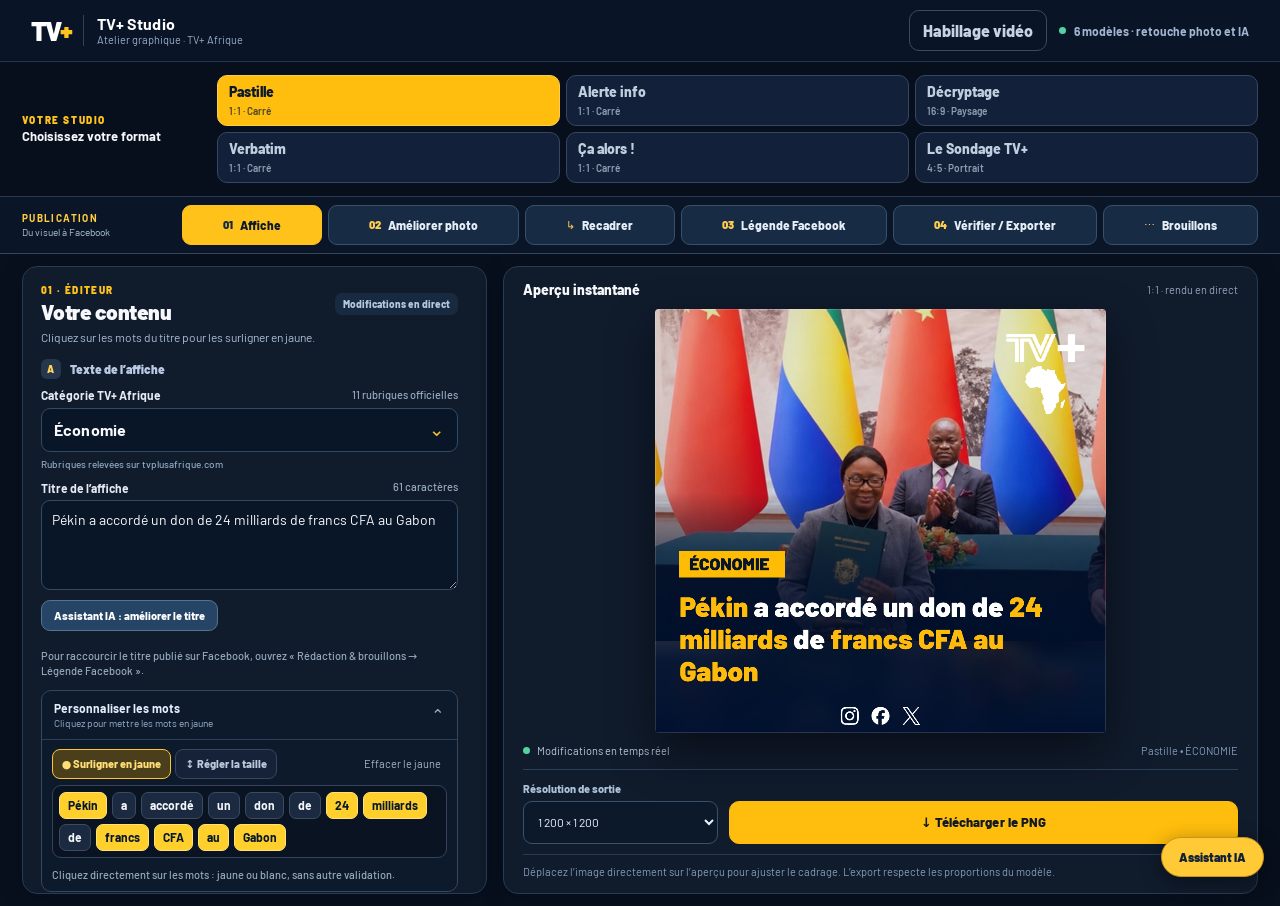
==== commit 229a7c23: "Connect video branding editor to TV+ Studio" ====
--- a/index.html
+++ b/index.html
@@ -690,7 +690,7 @@
 const selectHeadlineWords=()=>{if(state.tool!=='size')return;const ta=$('headline'),start=ta.selectionStart,end=ta.selectionEnd;if(end<=start)return;const hits=splitWordsWithPositions(state.headline).filter(w=>w.start<end&&w.end>start);state.sizeSelection=new Set(hits.map(w=>w.index));syncSizeControls();renderTokens();};
 $('headline').addEventListener('select',selectHeadlineWords);
 $('headline').addEventListener('keyup',selectHeadlineWords);
-$('photoInput').addEventListener('change',e=>loadFile(e.target.files[0],(img,name)=>{state.image=img;state.sample=false;state.zoom=100;state.dx=0;state.dy=0;$('zoom').value='100';$('zoomLabel').textContent='100 %';$('photoName').textContent=name;draw();}));
+$('photoInput').addEventListener('change',e=>{const file=e.target.files[0];e.target.value='';loadFile(file,(img,name)=>{state.image=img;state.sample=false;state.zoom=100;state.dx=0;state.dy=0;$('zoom').value='100';$('zoomLabel').textContent='100 %';$('photoName').textContent=name;draw();});});
 $('logoInput').addEventListener('change',e=>loadFile(e.target.files[0],(img,name)=>{state.logo=img;$('logoName').textContent=name;draw();}));
 $('resetPhoto').addEventListener('click',async()=>{state.image=await loadImage(SAMPLE_PHOTO);state.sample=true;state.zoom=100;state.dx=0;state.dy=0;$('zoom').value=100;$('zoomLabel').textContent='100 %';$('photoName').textContent="Photo d'exemple fournie";draw();});
 $('resetLogo').addEventListener('click',async()=>{state.logo=await loadImage(DEFAULT_LOGO);$('logoName').textContent='Logo extrait du modèle fourni';draw();});
@@ -721,7 +721,7 @@
   caalors:{headline:'Une ville-forêt à Libreville ?',category:'',details:'',speaker:'',role:'',image:null,sample:true},
   sondage:{headline:'Votre avis compte',category:'',details:'',speaker:'',role:'',image:null,sample:true}
 };
-const drafts={pastille:{...initialState,...defaults.pastille},alerte:{...defaults.alerte},decryptage:{...defaults.decryptage},verbatim:{...defaults.verbatim},caalors:{...defaults.caalors},sondage:{...defaults.sondage}};
+const drafts={pastille:{...initialState,...defaults.pastille},alerte:{...defaults.alerte},decryptage:{...defaults.decryptage},verbatim:{...defaults.verbatim,image:null,sample:true,darkness:70},caalors:{...defaults.caalors},sondage:{...defaults.sondage}};
 let detailText='',speakerText='',roleText='';
 const switcher=document.querySelector('.mode-switch');
 switcher.classList.add('four-modes');
@@ -736,10 +736,22 @@
  if(tag==='textarea'){el.rows=3;el.style.minHeight='76px';el.style.height='86px';el.maxLength=1800;}else{el.maxLength=150;}
  div.append(lab,el);return div;
 }
+const framingField=document.createElement('div');framingField.className='field';framingField.hidden=true;framingField.innerHTML='<label class="field-label" for="verbatimX">Position horizontale</label><div class="range-row"><input id="verbatimX" type="range" min="-1200" max="1200" step="5" value="0"><output id="verbatimXLabel">0 px</output></div><label class="field-label" for="verbatimY">Position verticale</label><div class="range-row"><input id="verbatimY" type="range" min="-1200" max="1200" step="5" value="0"><output id="verbatimYLabel">0 px</output></div><button type="button" class="ghost mini-btn" id="verbatimCenter">Centrer la photo</button>';$('zoom').closest('.field').after(framingField);
+for(const [id,key] of [['verbatimX','dx'],['verbatimY','dy']]) $(id).addEventListener('input',e=>{state[key]=Number(e.target.value);draw();});
+$('verbatimCenter').addEventListener('click',()=>{state.dx=0;state.dy=0;draw();});
 const detailsField=makeField('details','Question ou angle du décryptage','textarea','');
 const speakerField=makeField('speaker','Auteur de la citation','input','');
 const roleField=makeField('role','Fonction de l’auteur','input','');
-$('highlightArea').before(detailsField,speakerField,roleField);
+const textPositionDefaults={quoteX:76,quoteY:290,quoteW:760,authorX:104,authorY:972,roleX:105,roleY:1025};
+let textPosition={...textPositionDefaults};
+const textPositionField=document.createElement('details');textPositionField.className='field';textPositionField.hidden=true;textPositionField.style.cssText='padding:12px;border:1px solid #48647f;border-radius:10px';
+const positionControls=[['quoteX','Citation — horizontal',40,1000],['quoteY','Citation — vertical',150,1000],['quoteW','Largeur de la citation',180,1120],['authorX','Auteur — horizontal',40,1000],['authorY','Auteur — vertical',40,1100],['roleX','Fonction — horizontal',40,1000],['roleY','Fonction — vertical',40,1120]];
+textPositionField.innerHTML='<summary style="cursor:pointer;font-weight:700">Position des textes</summary>'+positionControls.map(([key,label,min,max])=>`<label class="field-label" for="vt-${key}" style="margin-top:10px">${label}</label><div class="range-row"><input type="range" id="vt-${key}" min="${min}" max="${max}" step="1" value="${textPosition[key]}"><output id="vt-${key}-out">${textPosition[key]} px</output></div>`).join('')+'<button type="button" class="ghost mini-btn" id="vt-reset">Réinitialiser les textes</button>';
+
+function syncTextPosition(){for(const [key] of positionControls){$('vt-'+key).value=String(textPosition[key]);$('vt-'+key+'-out').textContent=textPosition[key]+' px';}}
+for(const [key] of positionControls)textPositionField.querySelector('#vt-'+key).addEventListener('input',e=>{textPosition[key]=Number(e.target.value);syncTextPosition();draw();});
+textPositionField.querySelector('#vt-reset').addEventListener('click',()=>{textPosition={...textPositionDefaults};syncTextPosition();draw();});
+$('highlightArea').before(detailsField,speakerField,roleField,textPositionField);
 const css=document.createElement('style');css.textContent=`
 .mode-switch.four-modes{grid-template-columns:repeat(2,minmax(0,1fr))}
 .mode-switch.four-modes .mode-btn{min-height:34px}
@@ -833,16 +845,17 @@
  return {size:Math.round(h.size),kind:'decryptage'};
 }
 function drawVerbatim(){
+ for(const [id,key] of [['verbatimX','dx'],['verbatimY','dy']]){$(id).value=String(state[key]);$(id+'Label').textContent=Math.round(state[key])+' px';}
  const W=1200,H=1200;photoBackdrop(W,H);
  // More contrast beneath the quote without crushing a contributor’s face.
- ctx.fillStyle=`rgba(3,6,17,${(0.48+state.darkness*.004).toFixed(3)})`;ctx.fillRect(0,0,W,H);
- const grad=ctx.createLinearGradient(0,320,0,H);grad.addColorStop(0,'rgba(7,12,32,0.03)');grad.addColorStop(1,'rgba(3,5,28,.98)');ctx.fillStyle=grad;ctx.fillRect(0,320,W,880);
- ctx.fillStyle='#fff';ctx.font='900 225px Georgia,serif';ctx.textAlign='left';ctx.textBaseline='alphabetic';ctx.fillText('“',65,261);
- const q=fitStyledHeadline(state.headline||'Saisissez votre citation ici.',76,290,760,635,56,'#ffffff'); // Colonne gauche, portrait dégagé à droite
- fitParagraph(speakerText||'Nom de l’auteur',104,972,730,47,35,900,'#ffffff',1.06);
- fitParagraph((roleText||'FONCTION').toUpperCase(),105,1025,720,37,28,400,'#ffffff',1.0);
- ctx.fillStyle='#ed1820';ctx.fillRect(105,1090,735,5);
- ctx.save();ctx.translate(80,1093);ctx.rotate(Math.PI/4);ctx.fillRect(-17,-17,34,34);ctx.restore();
+ const opacity=Math.max(0,Math.min(1,Number(state.darkness)/100));
+ const grad=ctx.createLinearGradient(0,320,0,H);grad.addColorStop(0,'rgba(7,12,32,0)');grad.addColorStop(.45,`rgba(3,5,28,${opacity*.55})`);grad.addColorStop(1,`rgba(3,5,28,${opacity})`);ctx.fillStyle=grad;ctx.fillRect(0,320,W,880);
+ ctx.fillStyle='#fff';ctx.font='900 225px Georgia,serif';ctx.textAlign='left';ctx.textBaseline='alphabetic';ctx.fillText('“',textPosition.quoteX-11,textPosition.quoteY-29);
+ const q=fitStyledHeadline(state.headline||'Saisissez votre citation ici.',textPosition.quoteX,textPosition.quoteY,Math.min(textPosition.quoteW,1160-textPosition.quoteX),Math.max(30,Math.min(925,textPosition.authorY-47)-textPosition.quoteY),56,'#ffffff'); // Colonne gauche, portrait dégagé à droite
+ fitParagraph(speakerText||'Nom de l’auteur',textPosition.authorX,textPosition.authorY,Math.min(730,1160-textPosition.authorX),47,35,900,'#ffffff',1.06);
+ fitParagraph((roleText||'FONCTION').toUpperCase(),textPosition.roleX,textPosition.roleY,Math.min(720,1160-textPosition.roleX),37,28,400,'#ffffff',1.0);
+ ctx.fillStyle='#ed1820';ctx.fillRect(textPosition.roleX,Math.min(1160,textPosition.roleY+65),Math.min(735,1160-textPosition.roleX),5);
+ ctx.save();ctx.translate(textPosition.roleX-25,Math.min(1160,textPosition.roleY+65)+3);ctx.rotate(Math.PI/4);ctx.fillRect(-17,-17,34,34);ctx.restore();
  drawLogoBox(920,980,229,175);
  return {size:Math.round(q.size),kind:'verbatim'};
 }
@@ -863,8 +876,8 @@
  if(poster.width!==1200||poster.height!==1200){poster.width=1200;poster.height=1200;}
  $('canvasShell').classList.remove('is-wide','is-portrait');poster.style.aspectRatio='1 / 1';preexistingDraw();
 }};
-function storeCurrent(){drafts[state.mode]={headline:state.headline,category:state.category,details:detailText,speaker:speakerText,role:roleText,image:state.image,sample:state.sample,zoom:state.zoom,dx:state.dx,dy:state.dy,lineHeight:state.lineHeight,letterSpacing:state.letterSpacing,widthPercent:state.widthPercent,highlightedIndices:new Set(state.highlightedIndices),wordSizes:new Map(state.wordSizes)};}
-function restoreMode(mode){const d=drafts[mode]||defaults[mode];state.headline=d.headline||'';setCategoryValue(d.category||'');detailText=d.details||'';speakerText=d.speaker||'';roleText=d.role||'';state.image=d.image===undefined?state.image:d.image;state.sample=d.sample===undefined?true:d.sample;state.zoom=d.zoom||100;state.dx=d.dx||0;state.dy=d.dy||0;state.lineHeight=Number(d.lineHeight)||1.16;state.letterSpacing=Number(d.letterSpacing)||0;state.widthPercent=Number(d.widthPercent)||100;syncPastilleSpacing();state.highlightedIndices=new Set(d.highlightedIndices||[]);state.wordSizes=new Map(d.wordSizes||[]);state.sizeSelection.clear();
+function storeCurrent(){drafts[state.mode]={headline:state.headline,category:state.category,details:detailText,speaker:speakerText,role:roleText,textPosition:{...textPosition},image:state.image,sample:state.sample,darkness:state.darkness,zoom:state.zoom,dx:state.dx,dy:state.dy,lineHeight:state.lineHeight,letterSpacing:state.letterSpacing,widthPercent:state.widthPercent,highlightedIndices:new Set(state.highlightedIndices),wordSizes:new Map(state.wordSizes)};}
+function restoreMode(mode){const d=drafts[mode]||defaults[mode];state.headline=d.headline||'';setCategoryValue(d.category||'');detailText=d.details||'';speakerText=d.speaker||'';roleText=d.role||'';textPosition={...textPositionDefaults,...d.textPosition};syncTextPosition();state.image=d.image===undefined?state.image:d.image;state.sample=d.sample===undefined?true:d.sample;state.darkness=Number.isFinite(d.darkness)?d.darkness:70;$('darkness').value=state.darkness;$('darknessLabel').textContent=state.darkness+' %';state.zoom=d.zoom||100;state.dx=d.dx||0;state.dy=d.dy||0;state.lineHeight=Number(d.lineHeight)||1.16;state.letterSpacing=Number(d.letterSpacing)||0;state.widthPercent=Number(d.widthPercent)||100;syncPastilleSpacing();state.highlightedIndices=new Set(d.highlightedIndices||[]);state.wordSizes=new Map(d.wordSizes||[]);state.sizeSelection.clear();
  $('headline').value=state.headline;$('details').value=detailText;$('speaker').value=speakerText;$('role').value=roleText;
  $('zoom').value=state.zoom;$('zoomLabel').textContent=state.zoom+' %';$('photoName').textContent=state.sample?'Photo à importer':'Photo personnalisée';
 }
@@ -874,6 +887,7 @@
  const b=$(id+'Btn');if(b){b.classList.toggle('active',id===mode);b.classList.toggle('alert',id===mode&&mode==='alerte');b.classList.toggle('blue',id===mode&&mode==='decryptage');b.classList.toggle('quote',id===mode&&mode==='verbatim');b.setAttribute('aria-pressed',String(id===mode));}
  }
  $('categoryField').hidden=!(mode==='pastille'||mode==='decryptage');$('pastilleSpacingField').hidden=mode!=='pastille';$('headline').maxLength=1800;
+ textPositionField.hidden=mode!=='verbatim';framingField.hidden=mode!=='verbatim';$('darkness').closest('.field').querySelector('label').textContent=mode==='verbatim'?'Opacité du dégradé':'Assombrissement de l’image';
  detailsField.hidden=mode!=='decryptage';speakerField.hidden=mode!=='verbatim';roleField.hidden=mode!=='verbatim';
  $('highlightArea').hidden=mode==='caalors'||mode==='sondage';
  $('downloadBtn').classList.toggle('alertExport',mode==='alerte');
@@ -1297,5 +1311,6 @@
 <script src="/studio-ai-everywhere.js" defer></script>
 <script src="/studio-pastille-framing.js" defer></script>
 <script src="/studio-v2-bridge.js" defer></script>
+<script src="/studio-video-branding.js" defer></script>
 </body>
 </html>
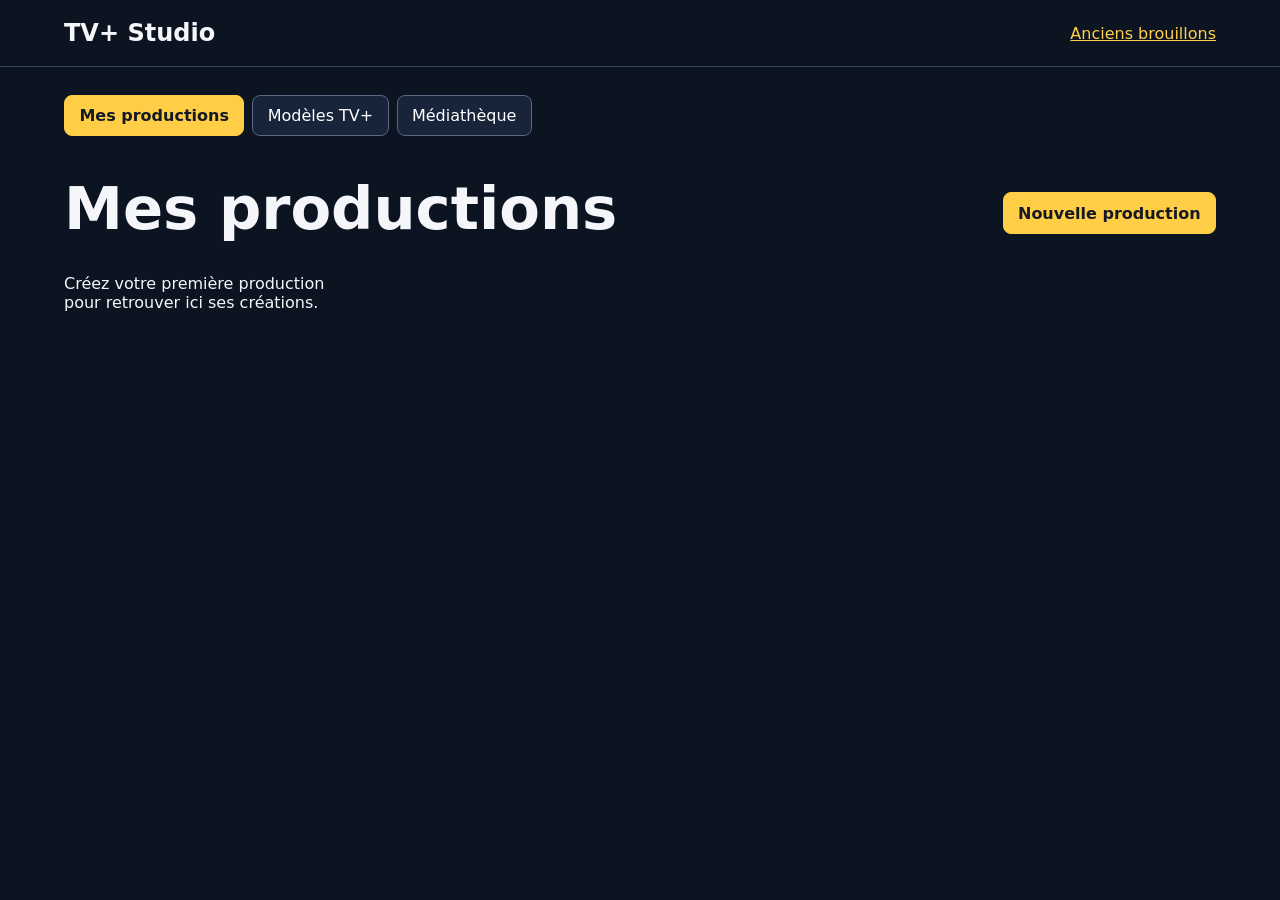
==== commit e291caa4: "Organiser TV+ Studio autour des productions et de leurs créations" ====
--- a/index.html
+++ b/index.html
@@ -4,7 +4,12 @@
 <meta charset="utf-8"/>
 <meta content="width=device-width,initial-scale=1" name="viewport"/>
 <meta content="#0d1423" name="theme-color"/>
-<title>TV+ Studio — Générateur d'affiches</title>
+<title>TV+ Studio · Création</title>
+<script>if(window.top===window.self && !location.search && !location.hash) location.replace('productions.html');</script>
+<script src="/production-store.js"></script>
+<link rel="stylesheet" href="/production-editor.css">
+<script defer src="/production-inspector.js"></script>
+<script defer src="/production-editor.js"></script>
 <link href="https://fonts.googleapis.com" rel="preconnect"/>
 <link crossorigin="" href="https://fonts.gstatic.com" rel="preconnect"/>
 <link href="https://fonts.googleapis.com/css2?family=Barlow:wght@400;500;600;700;800;900&amp;family=Barlow+Condensed:wght@600;700;800;900&amp;family=Barlow+Semi+Condensed:wght@600;700;800;900&amp;display=swap" rel="stylesheet"/>
@@ -634,7 +639,7 @@
 }
 function drawHeadline(){const past=state.mode==='pastille';const title=state.headline.trim()?state.headline:'Votre titre d’actualité';const words=splitWordsWithPositions(title);if(!words.length)return;
   // Zones typographiques garanties hors de la catégorie, du logo et du pied de page.
-  const startX=past?65:48, startY=past?754:493, maxW=past?1070:1100, bottom=1018,maxH=bottom-startY,scaleX=past?Math.max(.85,Math.min(1.15,(Number(state.widthPercent)||100)/100)):1;
+  const startX=state.headlineX??(past?65:48), startY=state.headlineY??(past?754:493), maxW=Math.min(past?1070:1100,1152-startX), bottom=1018,maxH=bottom-startY,scaleX=past?Math.max(.85,Math.min(1.15,(Number(state.widthPercent)||100)/100)):1;
   const target=(past?74:124)*state.fontScale/100;
   let low=0.5,high=target,best=null,font=low;
   for(let attempt=0;attempt<20;attempt++){const mid=(low+high)/2;const candidate=layoutWords(words,maxW/scaleX,mid);if(candidate.ok&&candidate.height<=maxH){best=candidate;font=mid;low=mid;}else high=mid;}
@@ -690,16 +695,16 @@
 const selectHeadlineWords=()=>{if(state.tool!=='size')return;const ta=$('headline'),start=ta.selectionStart,end=ta.selectionEnd;if(end<=start)return;const hits=splitWordsWithPositions(state.headline).filter(w=>w.start<end&&w.end>start);state.sizeSelection=new Set(hits.map(w=>w.index));syncSizeControls();renderTokens();};
 $('headline').addEventListener('select',selectHeadlineWords);
 $('headline').addEventListener('keyup',selectHeadlineWords);
-$('photoInput').addEventListener('change',e=>{const file=e.target.files[0];e.target.value='';loadFile(file,(img,name)=>{state.image=img;state.sample=false;state.zoom=100;state.dx=0;state.dy=0;$('zoom').value='100';$('zoomLabel').textContent='100 %';$('photoName').textContent=name;draw();});});
+$('photoInput').addEventListener('change',e=>{const file=e.target.files[0];e.target.value='';loadFile(file,(img,name)=>{state.image=img;state.sample=false;window.TVPlusEditorial?.scheduleSave();state.zoom=100;state.dx=0;state.dy=0;$('zoom').value='100';$('zoomLabel').textContent='100 %';$('photoName').textContent=name;draw();});});
 $('logoInput').addEventListener('change',e=>loadFile(e.target.files[0],(img,name)=>{state.logo=img;$('logoName').textContent=name;draw();}));
 $('resetPhoto').addEventListener('click',async()=>{state.image=await loadImage(SAMPLE_PHOTO);state.sample=true;state.zoom=100;state.dx=0;state.dy=0;$('zoom').value=100;$('zoomLabel').textContent='100 %';$('photoName').textContent="Photo d'exemple fournie";draw();});
 $('resetLogo').addEventListener('click',async()=>{state.logo=await loadImage(DEFAULT_LOGO);$('logoName').textContent='Logo extrait du modèle fourni';draw();});
 $('zoom').addEventListener('input',e=>{state.zoom=Number(e.target.value);$('zoomLabel').textContent=state.zoom+' %';draw();});
 $('darkness').addEventListener('input',e=>{state.darkness=Number(e.target.value);$('darknessLabel').textContent=state.darkness+' %';draw();});
 $('webText').addEventListener('input',e=>{state.website=e.target.value;draw();});
-const drop=$('photoDrop');for(const name of ['dragenter','dragover'])drop.addEventListener(name,e=>{e.preventDefault();drop.classList.add('dragover');});for(const name of ['dragleave','drop'])drop.addEventListener(name,e=>{e.preventDefault();drop.classList.remove('dragover');});drop.addEventListener('drop',e=>loadFile(e.dataTransfer.files[0],(img,name)=>{state.image=img;state.sample=false;state.zoom=100;state.dx=0;state.dy=0;$('zoom').value=100;$('zoomLabel').textContent='100 %';$('photoName').textContent=name;draw();}));
+const drop=$('photoDrop');for(const name of ['dragenter','dragover'])drop.addEventListener(name,e=>{e.preventDefault();drop.classList.add('dragover');});for(const name of ['dragleave','drop'])drop.addEventListener(name,e=>{e.preventDefault();drop.classList.remove('dragover');});drop.addEventListener('drop',e=>loadFile(e.dataTransfer.files[0],(img,name)=>{state.image=img;state.sample=false;window.TVPlusEditorial?.scheduleSave();state.zoom=100;state.dx=0;state.dy=0;$('zoom').value=100;$('zoomLabel').textContent='100 %';$('photoName').textContent=name;draw();}));
 let drag=null;const shell=$('canvasShell');shell.addEventListener('pointerdown',e=>{if(e.pointerType!=='mouse'&&e.pointerType!=='touch'&&e.pointerType!=='pen')return;drag={x:e.clientX,y:e.clientY,dx:state.dx,dy:state.dy};shell.setPointerCapture(e.pointerId);});shell.addEventListener('pointermove',e=>{if(!drag)return;const r=poster.getBoundingClientRect(),factor=1200/r.width;state.dx=drag.dx+(e.clientX-drag.x)*factor;state.dy=drag.dy+(e.clientY-drag.y)*factor;draw();});shell.addEventListener('pointerup',()=>drag=null);shell.addEventListener('pointercancel',()=>drag=null);
-$('downloadBtn').addEventListener('click',async()=>{try{await document.fonts.load(headlineCanvasFont(72));await document.fonts.load('400 29px "Barlow"');}catch(err){}draw();const sz=Number($('exportSize').value);const out=document.createElement('canvas');out.width=sz;out.height=sz;const c=out.getContext('2d');c.imageSmoothingQuality='high';c.drawImage(poster,0,0,sz,sz);out.toBlob(blob=>{if(!blob){alert('Impossible de générer le PNG.');return;}const a=document.createElement('a');a.href=URL.createObjectURL(blob);a.download='tvplus-'+state.mode+'-'+new Date().toISOString().slice(0,10)+'.png';document.body.append(a);a.click();a.remove();setTimeout(()=>URL.revokeObjectURL(a.href),5000);},'image/png');});
+$('downloadBtn').addEventListener('click',async()=>{try{await document.fonts.load(headlineCanvasFont(72));await document.fonts.load('400 29px "Barlow"');}catch(err){}draw();const sz=Number($('exportSize').value);const out=document.createElement('canvas');out.width=sz;out.height=sz;const c=out.getContext('2d');c.imageSmoothingQuality='high';c.drawImage(poster,0,0,sz,sz);out.toBlob(blob=>{if(!blob){alert('Impossible de générer le PNG.');return;}const a=document.createElement('a');a.href=URL.createObjectURL(blob);a.download='tvplus-'+state.mode+'-'+new Date().toISOString().slice(0,10)+'.png';Productions.exported('poster',blob,a.download);document.body.append(a);a.click();a.remove();setTimeout(()=>URL.revokeObjectURL(a.href),5000);},'image/png');});
 $('resetAll').addEventListener('click',async()=>{state.mode='alerte';state.category='ÉCONOMIE';state.headline=sampleTitle;state.highlightedIndices=matchingPhraseWords(sampleTitle,['Pékin','24 milliards','francs CFA au Gabon']);state.wordSizes.clear();state.sizeSelection.clear();state.fontScale=100;state.darkness=70;state.zoom=100;state.dx=0;state.dy=0;state.website='tvplusafrique.com';$('headline').value=sampleTitle;$('category').value='ÉCONOMIE';$('fontScale').value=100;$('fontScaleLabel').textContent='100 %';$('zoom').value=100;$('zoomLabel').textContent='100 %';$('darkness').value=70;$('darknessLabel').textContent='70 %';$('webText').value=state.website;state.fontFamily='Barlow';state.fontWeight=900;$('fontFamily').value='Barlow';$('fontWeight').value='900';refreshBarlow();state.image=await loadImage(SAMPLE_PHOTO);state.logo=await loadImage(DEFAULT_LOGO);state.sample=true;$('photoName').textContent="Photo d'exemple fournie";$('logoName').textContent='Logo extrait du modèle fourni';updateMode('pastille');setTool('highlight');renderTokens();draw();});
 state.highlightedIndices=matchingPhraseWords(sampleTitle,['Pékin','24 milliards','francs CFA au Gabon']);
 Promise.all([loadImage(SAMPLE_PHOTO),loadImage(DEFAULT_LOGO)]).then(([im,logo])=>{state.image=im;state.logo=logo;renderTokens();draw();}).catch(()=>{renderTokens();draw();});
@@ -744,6 +749,10 @@
 const roleField=makeField('role','Fonction de l’auteur','input','');
 const textPositionDefaults={quoteX:76,quoteY:290,quoteW:760,authorX:104,authorY:972,roleX:105,roleY:1025};
 let textPosition={...textPositionDefaults};
+window.TVPlusPosterText={
+ snapshot:()=>({...textPosition}),
+ restore(row){detailText=row.details||'';speakerText=row.speaker||'';roleText=row.role||'';textPosition={...textPositionDefaults,...row.position};syncTextPosition();}
+};
 const textPositionField=document.createElement('details');textPositionField.className='field';textPositionField.hidden=true;textPositionField.style.cssText='padding:12px;border:1px solid #48647f;border-radius:10px';
 const positionControls=[['quoteX','Citation — horizontal',40,1000],['quoteY','Citation — vertical',150,1000],['quoteW','Largeur de la citation',180,1120],['authorX','Auteur — horizontal',40,1000],['authorY','Auteur — vertical',40,1100],['roleX','Fonction — horizontal',40,1000],['roleY','Fonction — vertical',40,1120]];
 textPositionField.innerHTML='<summary style="cursor:pointer;font-weight:700">Position des textes</summary>'+positionControls.map(([key,label,min,max])=>`<label class="field-label" for="vt-${key}" style="margin-top:10px">${label}</label><div class="range-row"><input type="range" id="vt-${key}" min="${min}" max="${max}" step="1" value="${textPosition[key]}"><output id="vt-${key}-out">${textPosition[key]} px</output></div>`).join('')+'<button type="button" class="ghost mini-btn" id="vt-reset">Réinitialiser les textes</button>';
@@ -912,7 +921,7 @@
  const w=Number($('exportSize').value),h=state.mode==='decryptage'?Math.round(w*9/16):state.mode==='sondage'?Math.round(w*5/4):w;
  Promise.all([document.fonts.load(`${state.fontWeight} 70px "${state.fontFamily}"`),document.fonts.load('400 30px "Barlow"')]).catch(()=>{}).then(()=>{
  draw();const out=document.createElement('canvas');out.width=w;out.height=h;const g=out.getContext('2d');g.imageSmoothingQuality='high';g.drawImage(poster,0,0,w,h);
- out.toBlob(blob=>{if(!blob){alert('Impossible de générer le PNG');return;}const a=document.createElement('a');a.href=URL.createObjectURL(blob);a.download='tvplus-'+state.mode+'-'+new Date().toISOString().slice(0,10)+'.png';document.body.append(a);a.click();a.remove();setTimeout(()=>URL.revokeObjectURL(a.href),5000);},'image/png');
+ out.toBlob(blob=>{if(!blob){alert('Impossible de générer le PNG');return;}const a=document.createElement('a');a.href=URL.createObjectURL(blob);a.download='tvplus-'+state.mode+'-'+new Date().toISOString().slice(0,10)+'.png';Productions.exported('poster',blob,a.download);document.body.append(a);a.click();a.remove();setTimeout(()=>URL.revokeObjectURL(a.href),5000);},'image/png');
  });
 },true);
 // Reset only the selected template, not all the other drafts.
--- a/production-editor.css
+++ b/production-editor.css
@@ -0,0 +1,5 @@
+.production-inspector{min-width:0}.inspector-heading,.inspector-tabs{display:flex;align-items:center;justify-content:space-between;gap:.5rem}.inspector-heading h2{font-size:1.25rem}.inspector-tabs{justify-content:flex-start;margin-bottom:.75rem}.production-inspector button,.inspector-launch{background:#1c2a40;color:white;border:1px solid #596a82;padding:.5rem .75rem;border-radius:6px}.inspector-tabs [aria-pressed=true]{background:#ffcf49;color:#152031}.production-inspector .advanced{margin-top:.75rem}.inspector-heading [data-close],.inspector-launch{display:none}.production-active .workspace[data-workflow-panel=editorial] .production-inspector{display:none!important}
+@media(min-width:1001px){.production-active .workspace:not([data-workflow-panel=editorial]){display:grid;grid-template-columns:minmax(225px,.85fr) minmax(285px,1.3fr) minmax(230px,.85fr);align-items:start}.production-inspector{position:sticky;top:1rem;max-height:88vh;overflow:auto}.production-active .workspace:not([data-workflow-panel=editorial])>.preview-pane{grid-column:2}.production-active .workspace:not([data-workflow-panel=editorial])>.production-inspector{grid-column:3}}
+@media(max-width:1000px){.inspector-heading [data-close],.inspector-launch{display:inline-block}.production-active .workspace .production-inspector{display:none!important}.production-active .workspace .production-inspector[data-open=true]{display:block!important;position:fixed;z-index:80;inset:auto 0 0;max-height:47dvh;overflow:auto;background:#162236;padding:12px 16px;border-top:2px solid #627693}.production-active:has(.production-inspector[data-open=true]) .preview-pane canvas{max-height:40dvh;object-fit:contain}.inspector-heading{position:sticky;top:-12px;background:#162236;z-index:1}}
+.production-active dialog:not(#videoStudio):not(.studio-editorial-dialog) label{max-width:100%}.subject-sheet{width:min(450px,92vw);border:1px solid #576982;border-radius:12px;padding:20px;background:#172239;color:white}.subject-sheet label{display:block;margin:10px 0}.subject-sheet input:not([type=checkbox]){display:block;width:100%}.subject-sheet button,.subject-sheet input,.subject-sheet select{padding:8px;border-radius:6px}
+.production-active .flow-desktop-nav [data-flow=poster],.production-active .flow-desktop-nav [data-flow=caption]{display:none}.production-active .flow-number{display:none}.production-active .flow-actions button{white-space:normal}.production-active .production-bar button:focus-visible,.production-inspector button:focus-visible{outline:3px solid #ffcc48;outline-offset:2px}.production-active .studio-editorial-tabs [data-tooltab=drafts]{display:none}.production-active .production-bar button[aria-pressed=true]{border-color:#ffce46;color:#ffce46}
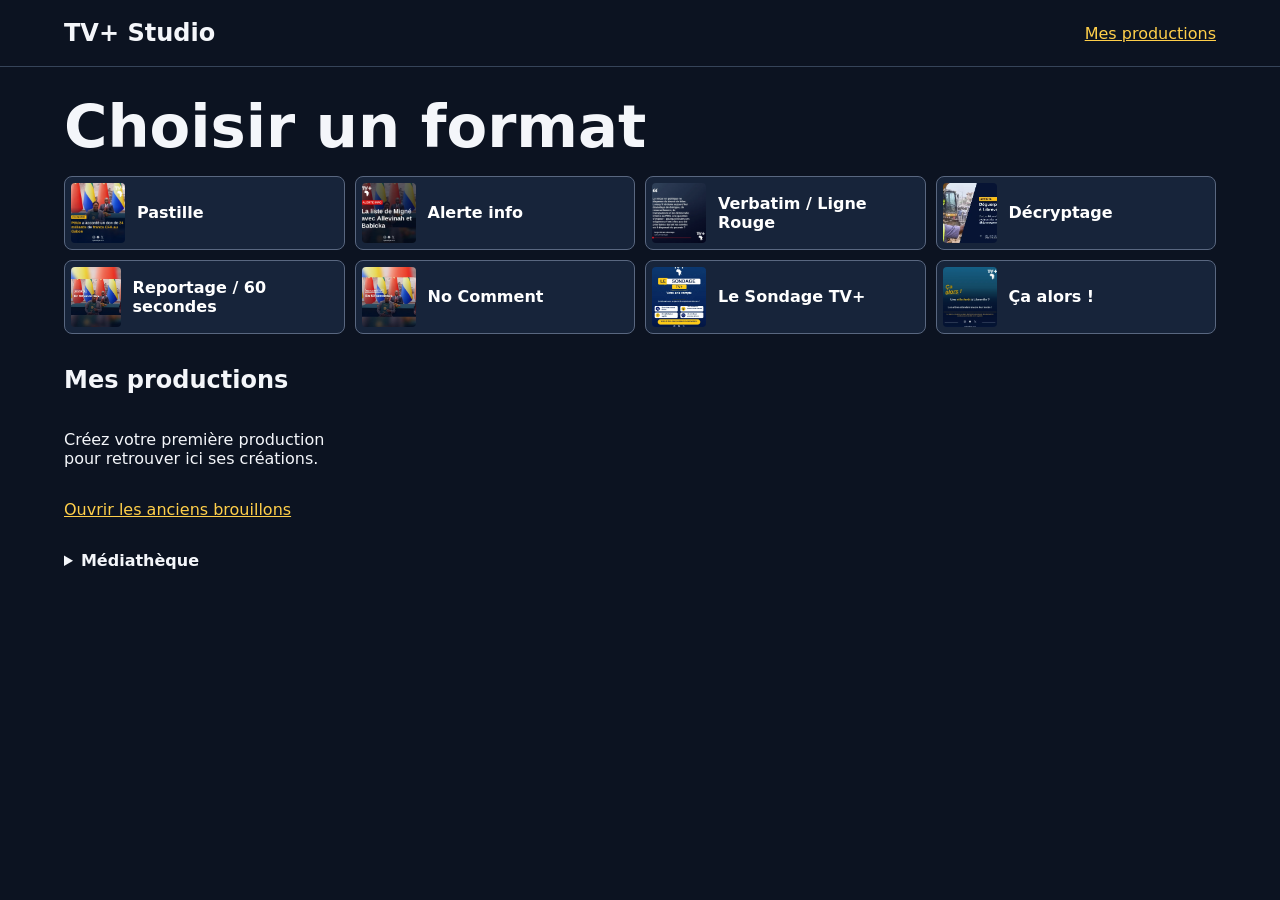
==== commit 4f48838e: "Ajuster la photo et le dégradé dans l’aperçu du Studio" ====
--- a/index.html
+++ b/index.html
@@ -545,6 +545,7 @@
     ctx.save();ctx.filter='blur(22px)';coverImage(img,-60,-40,1320,1280,1.4);ctx.restore();
     ctx.save();ctx.beginPath();ctx.rect(0,0,1200,890);ctx.clip();coverImage(img,0,0,1200,885,state.zoom/100,state.dx,state.dy);ctx.restore();
   }else{coverImage(img,0,0,1200,1200,state.zoom/100,state.dx,state.dy);}
+  if(state.posterGradient){paintPosterGradient(ctx,1200,1200);return;}
   ctx.fillStyle=`rgba(0,10,28,${state.mode==='pastille'?0.04:0.25})`;ctx.fillRect(0,0,1200,1200);
   const opacity=state.darkness/100;
   if(state.mode==='pastille'){
@@ -703,7 +704,7 @@
 $('darkness').addEventListener('input',e=>{state.darkness=Number(e.target.value);$('darknessLabel').textContent=state.darkness+' %';draw();});
 $('webText').addEventListener('input',e=>{state.website=e.target.value;draw();});
 const drop=$('photoDrop');for(const name of ['dragenter','dragover'])drop.addEventListener(name,e=>{e.preventDefault();drop.classList.add('dragover');});for(const name of ['dragleave','drop'])drop.addEventListener(name,e=>{e.preventDefault();drop.classList.remove('dragover');});drop.addEventListener('drop',e=>loadFile(e.dataTransfer.files[0],(img,name)=>{state.image=img;state.sample=false;window.TVPlusEditorial?.scheduleSave();state.zoom=100;state.dx=0;state.dy=0;$('zoom').value=100;$('zoomLabel').textContent='100 %';$('photoName').textContent=name;draw();}));
-let drag=null;const shell=$('canvasShell');shell.addEventListener('pointerdown',e=>{if(e.pointerType!=='mouse'&&e.pointerType!=='touch'&&e.pointerType!=='pen')return;drag={x:e.clientX,y:e.clientY,dx:state.dx,dy:state.dy};shell.setPointerCapture(e.pointerId);});shell.addEventListener('pointermove',e=>{if(!drag)return;const r=poster.getBoundingClientRect(),factor=1200/r.width;state.dx=drag.dx+(e.clientX-drag.x)*factor;state.dy=drag.dy+(e.clientY-drag.y)*factor;draw();});shell.addEventListener('pointerup',()=>drag=null);shell.addEventListener('pointercancel',()=>drag=null);
+let drag=null;const shell=$('canvasShell');shell.addEventListener('pointerdown',e=>{if(e.pointerType!=='mouse'&&e.pointerType!=='touch'&&e.pointerType!=='pen')return;drag={x:e.clientX,y:e.clientY,dx:state.dx,dy:state.dy};shell.setPointerCapture(e.pointerId);});shell.addEventListener('pointermove',e=>{if(!drag)return;const r=poster.getBoundingClientRect(),factor=poster.width/r.width;state.dx=drag.dx+(e.clientX-drag.x)*factor;state.dy=drag.dy+(e.clientY-drag.y)*poster.height/r.height;draw();});shell.addEventListener('pointerup',()=>drag=null);shell.addEventListener('pointercancel',()=>drag=null);
 $('downloadBtn').addEventListener('click',async()=>{try{await document.fonts.load(headlineCanvasFont(72));await document.fonts.load('400 29px "Barlow"');}catch(err){}draw();const sz=Number($('exportSize').value);const out=document.createElement('canvas');out.width=sz;out.height=sz;const c=out.getContext('2d');c.imageSmoothingQuality='high';c.drawImage(poster,0,0,sz,sz);out.toBlob(blob=>{if(!blob){alert('Impossible de générer le PNG.');return;}const a=document.createElement('a');a.href=URL.createObjectURL(blob);a.download='tvplus-'+state.mode+'-'+new Date().toISOString().slice(0,10)+'.png';Productions.exported('poster',blob,a.download);document.body.append(a);a.click();a.remove();setTimeout(()=>URL.revokeObjectURL(a.href),5000);},'image/png');});
 $('resetAll').addEventListener('click',async()=>{state.mode='alerte';state.category='ÉCONOMIE';state.headline=sampleTitle;state.highlightedIndices=matchingPhraseWords(sampleTitle,['Pékin','24 milliards','francs CFA au Gabon']);state.wordSizes.clear();state.sizeSelection.clear();state.fontScale=100;state.darkness=70;state.zoom=100;state.dx=0;state.dy=0;state.website='tvplusafrique.com';$('headline').value=sampleTitle;$('category').value='ÉCONOMIE';$('fontScale').value=100;$('fontScaleLabel').textContent='100 %';$('zoom').value=100;$('zoomLabel').textContent='100 %';$('darkness').value=70;$('darknessLabel').textContent='70 %';$('webText').value=state.website;state.fontFamily='Barlow';state.fontWeight=900;$('fontFamily').value='Barlow';$('fontWeight').value='900';refreshBarlow();state.image=await loadImage(SAMPLE_PHOTO);state.logo=await loadImage(DEFAULT_LOGO);state.sample=true;$('photoName').textContent="Photo d'exemple fournie";$('logoName').textContent='Logo extrait du modèle fourni';updateMode('pastille');setTool('highlight');renderTokens();draw();});
 state.highlightedIndices=matchingPhraseWords(sampleTitle,['Pékin','24 milliards','francs CFA au Gabon']);
@@ -840,7 +841,7 @@
 }
 function drawDecryptage(){
  const W=1600,H=900;photoBackdrop(W,H);
- ctx.fillStyle='rgba(9,17,35,.05)';ctx.fillRect(0,0,W,H);
+ if(state.posterGradient)paintPosterGradient(ctx,W,H);else{ctx.fillStyle='rgba(9,17,35,.05)';ctx.fillRect(0,0,W,H);}
  ctx.fillStyle='#071434';ctx.beginPath();ctx.moveTo(910,0);ctx.lineTo(W,0);ctx.lineTo(W,H);ctx.lineTo(650,H);ctx.closePath();ctx.fill();
  drawLogoBox(1360,26,195,145);
  ctx.fillStyle='#ffbd0d';ctx.fillRect(944,213,290,57);
@@ -858,7 +859,7 @@
  const W=1200,H=1200;photoBackdrop(W,H);
  // More contrast beneath the quote without crushing a contributor’s face.
  const opacity=Math.max(0,Math.min(1,Number(state.darkness)/100));
- const grad=ctx.createLinearGradient(0,320,0,H);grad.addColorStop(0,'rgba(7,12,32,0)');grad.addColorStop(.45,`rgba(3,5,28,${opacity*.55})`);grad.addColorStop(1,`rgba(3,5,28,${opacity})`);ctx.fillStyle=grad;ctx.fillRect(0,320,W,880);
+ if(state.posterGradient)paintPosterGradient(ctx,W,H);else{const grad=ctx.createLinearGradient(0,320,0,H);grad.addColorStop(0,'rgba(7,12,32,0)');grad.addColorStop(.45,`rgba(3,5,28,${opacity*.55})`);grad.addColorStop(1,`rgba(3,5,28,${opacity})`);ctx.fillStyle=grad;ctx.fillRect(0,320,W,880);}
  ctx.fillStyle='#fff';ctx.font='900 225px Georgia,serif';ctx.textAlign='left';ctx.textBaseline='alphabetic';ctx.fillText('“',textPosition.quoteX-11,textPosition.quoteY-29);
  const q=fitStyledHeadline(state.headline||'Saisissez votre citation ici.',textPosition.quoteX,textPosition.quoteY,Math.min(textPosition.quoteW,1160-textPosition.quoteX),Math.max(30,Math.min(925,textPosition.authorY-47)-textPosition.quoteY),56,'#ffffff'); // Colonne gauche, portrait dégagé à droite
  fitParagraph(speakerText||'Nom de l’auteur',textPosition.authorX,textPosition.authorY,Math.min(730,1160-textPosition.authorX),47,35,900,'#ffffff',1.06);
--- a/production-editor.css
+++ b/production-editor.css
@@ -3,3 +3,6 @@
 @media(max-width:1000px){.inspector-heading [data-close],.inspector-launch{display:inline-block}.production-active .workspace .production-inspector{display:none!important}.production-active .workspace .production-inspector[data-open=true]{display:block!important;position:fixed;z-index:80;inset:auto 0 0;max-height:47dvh;overflow:auto;background:#162236;padding:12px 16px;border-top:2px solid #627693}.production-active:has(.production-inspector[data-open=true]) .preview-pane canvas{max-height:40dvh;object-fit:contain}.inspector-heading{position:sticky;top:-12px;background:#162236;z-index:1}}
 .production-active dialog:not(#videoStudio):not(.studio-editorial-dialog) label{max-width:100%}.subject-sheet{width:min(450px,92vw);border:1px solid #576982;border-radius:12px;padding:20px;background:#172239;color:white}.subject-sheet label{display:block;margin:10px 0}.subject-sheet input:not([type=checkbox]){display:block;width:100%}.subject-sheet button,.subject-sheet input,.subject-sheet select{padding:8px;border-radius:6px}
 .production-active .flow-desktop-nav [data-flow=poster],.production-active .flow-desktop-nav [data-flow=caption]{display:none}.production-active .flow-number{display:none}.production-active .flow-actions button{white-space:normal}.production-active .production-bar button:focus-visible,.production-inspector button:focus-visible{outline:3px solid #ffcc48;outline-offset:2px}.production-active .studio-editorial-tabs [data-tooltab=drafts]{display:none}.production-active .production-bar button[aria-pressed=true]{border-color:#ffce46;color:#ffce46}
+
+body.production-active .flow-desktop-nav,body.production-active .mobile-dock{display:none!important}.production-bar .editor-tools{position:relative;z-index:45}.editor-tools summary{cursor:pointer;padding:8px}.editor-tools>div{position:absolute;right:0;min-width:190px;padding:6px;background:#17243a;border:1px solid #536680;border-radius:8px}.editor-tools>div>button{display:block;width:100%;text-align:left}.production-active.video-only [data-tool],.production-bar .compact-preview{display:none}.production-active .studio-editorial-tabs{display:none}.production-active.video-only .compact-preview{display:none}@media(max-width:850px){.production-active:not(.video-only) .compact-preview{display:inline-block}.production-bar strong{flex-basis:55%}.production-active .production-bar{gap:4px}.production-active .production-bar button{padding:7px 9px}}
+.manual-photo{display:grid;gap:9px;margin:12px 0}.manual-photo label{display:grid;grid-template-columns:1fr auto;align-items:center;font-size:.9rem}.manual-photo input[type=range]{grid-column:1/-1;width:100%}.manual-photo h3{margin:10px 0 0}.production-active .preview-header .inspector-launch{display:inline-block}.production-active .canvas-shell{touch-action:none}
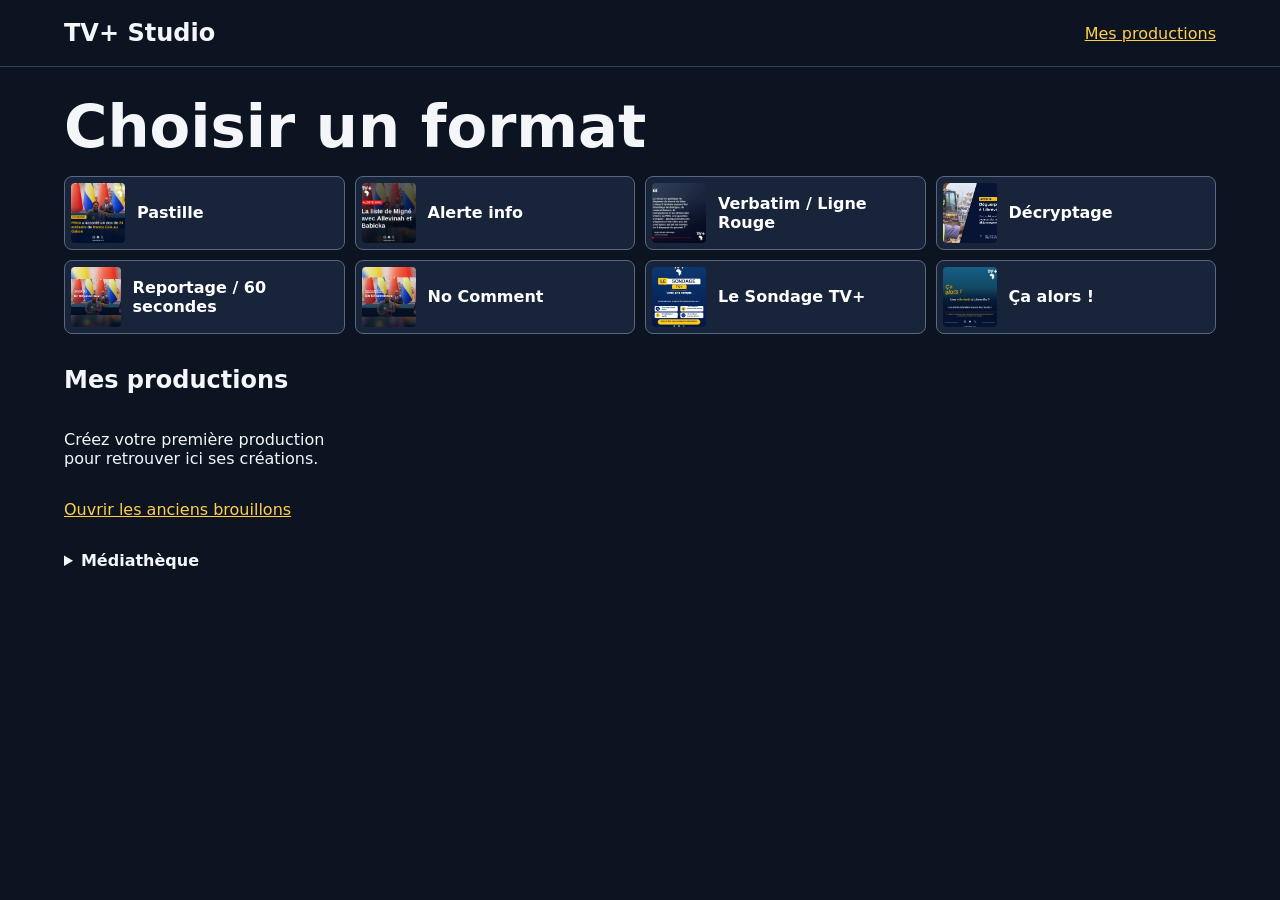
==== commit dc9ad342: "Enable in-editor photo tools and persist applied images" ====
--- a/index.html
+++ b/index.html
@@ -403,7 +403,7 @@
 
 
 <div class="section-label"><span class="section-index">A</span><span>Texte de l’affiche</span></div><div class="field field-tight" id="categoryField"><label class="field-label" for="category">Catégorie TV+ Afrique <span class="hint">11 rubriques officielles</span></label><div class="tvplus-category-selector"><select class="input" id="category" aria-label="Sélectionner une catégorie du site TV+ Afrique"><option value="CULTURE">Culture</option><option value="ÉCONOMIE" selected>Économie</option><option value="ÉDUCATION">Éducation</option><option value="ENVIRONNEMENT">Environnement</option><option value="INTERNATIONAL">International</option><option value="JUSTICE">Justice</option><option value="FAIT DIVERS">Fait divers</option><option value="POLITIQUE">Politique</option><option value="SANTÉ">Santé</option><option value="SOCIÉTÉ">Société</option><option value="SPORT">Sport</option></select></div><p class="hint tvplus-category-hint">Rubriques relevées sur tvplusafrique.com</p></div>
-<div class="field field-tight"><label class="field-label" for="headline">Titre de l’affiche <span class="hint" id="lengthIndicator">63 caractères</span></label><textarea id="headline" placeholder="Écrivez ou collez le titre de l’affiche…" spellcheck="true">Pékin a accordé un don de 24 milliards de francs CFA au Gabon</textarea><p class="hint">Pour raccourcir le titre publié sur Facebook, ouvrez « Rédaction & brouillons → Légende Facebook ».</p></div>
+<div class="field field-tight"><label class="field-label" for="headline">Titre de l’affiche <span class="hint" id="lengthIndicator">63 caractères</span></label><textarea id="headline" placeholder="Écrivez ou collez le titre de l’affiche…" spellcheck="true">Pékin a accordé un don de 24 milliards de francs CFA au Gabon</textarea><p class="hint">Les outils de titre et de légende sont disponibles dans cet espace.</p></div>
 <details class="field field-tight word-panel" id="highlightArea" open=""><summary class="word-panel-summary"><span><b>Personnaliser les mots</b><small id="wordSummaryTip">Cliquez pour surligner en jaune</small></span><span aria-hidden="true" class="arrow-symbol">⌄</span></summary>
 <div aria-label="Action lors d'un clic sur un mot" class="word-tools" role="group"><button aria-pressed="true" class="word-tool active" id="colorTool" type="button">● Surligner en jaune</button><button aria-pressed="false" class="word-tool" id="sizeTool" type="button">↕ Régler la taille</button><button class="clear-words" id="resetMarkBtn" title="Retirer tous les surlignages" type="button">Effacer le jaune</button></div>
 <div aria-label="Mots du titre modifiables" class="word-picker" id="tokens"></div>
@@ -473,8 +473,8 @@
 <div><label class="crop-control-label" for="cropZoom">Zoom et cadrage</label><div class="crop-zoom-row"><input id="cropZoom" max="300" min="100" step="1" type="range" value="100"/><output for="cropZoom" id="cropZoomLabel">100 %</output></div></div>
 <div><span class="crop-control-label">Déplacer précisément</span><div class="crop-nudge"><button aria-label="Déplacer l'image à gauche" data-crop-step="left" type="button">←</button><button aria-label="Déplacer l'image en haut" data-crop-step="up" type="button">↑</button><button aria-label="Déplacer l'image en bas" data-crop-step="down" type="button">↓</button><button aria-label="Déplacer l'image à droite" data-crop-step="right" type="button">→</button></div></div>
 <button id="cropReset" type="button">Recentrer l'image</button>
-<button id="tvplusCropToOpenAI" class="crop-secondary" type="button">Améliorer cette image avec OpenAI</button>
-<p class="crop-hint">Retouche facultative : l'image ne sera transmise à OpenAI qu'au lancement du traitement.</p>
+<button id="tvplusCropToGroq" class="crop-secondary" type="button">Améliorer cette image</button>
+<p class="crop-hint">Les corrections de lumière, couleur et netteté restent disponibles localement.</p>
 <div class="crop-divider"></div>
 
 
@@ -963,7 +963,7 @@
  }
  function resetPosition(){crop.zoom=100;crop.dx=0;crop.dy=0;el('cropZoom').value='100';el('cropZoomLabel').textContent='100 %';redraw();}
  function loaded(img,name){crop.image=img;crop.filename=(name||'tvplus-photo').replace(/\.[^.]+$/,'').replace(/[^a-z0-9_-]/gi,'-').slice(0,60)||'tvplus-photo';el('cropFilename').textContent=name||'Photo de l’affiche';el('cropExport').disabled=false;el('cropApply').disabled=false;resetPosition();}
- el('openCropTool').addEventListener('click',()=>{el('cropUsePoster').disabled=!state.image||state.sample;dlg.showModal();redraw();});
+ el('openCropTool').addEventListener('click',()=>{el('cropUsePoster').disabled=!state.image||state.sample;if(!dlg.open){if(dlg.classList.contains('creation-inline'))dlg.show();else dlg.showModal();}if(state.image&&!state.sample)loaded(state.image,el('photoName').textContent||'photo-affiche');else redraw();});
  el('cropClose').addEventListener('click',()=>dlg.close());
  dlg.addEventListener('close',()=>crop.drag=null);
  el('cropInput').addEventListener('change',e=>{const file=e.target.files?.[0];if(!file)return;
@@ -980,7 +980,7 @@
  canvas.addEventListener('keydown',e=>{const steps={ArrowLeft:[-10,0],ArrowRight:[10,0],ArrowUp:[0,-10],ArrowDown:[0,10]};if(!crop.image||!steps[e.key])return;e.preventDefault();crop.dx+=steps[e.key][0]*(e.shiftKey?3:1);crop.dy+=steps[e.key][1]*(e.shiftKey?3:1);redraw();});
  document.querySelectorAll('[data-crop-step]').forEach(btn=>btn.addEventListener('click',()=>{if(!crop.image)return;const vectors={left:[-20,0],right:[20,0],up:[0,-20],down:[0,20]};const [dx,dy]=vectors[btn.dataset.cropStep];crop.dx+=dx;crop.dy+=dy;redraw();}));
  el('cropExport').addEventListener('click',()=>{if(!crop.image)return;redraw();canvas.toBlob(blob=>{if(!blob){alert('Impossible de créer le fichier JPG.');return;}const url=URL.createObjectURL(blob),a=document.createElement('a');a.href=url;a.download=crop.filename+'-1200x600.jpg';document.body.append(a);a.click();a.remove();setTimeout(()=>URL.revokeObjectURL(url),5000);},'image/jpeg',0.94);});
- el('cropApply').addEventListener('click',async()=>{if(!crop.image)return;redraw();try{const img=await loadImage(canvas.toDataURL('image/png'));state.image=img;state.sample=false;state.zoom=100;state.dx=0;state.dy=0;el('zoom').value='100';el('zoomLabel').textContent='100 %';el('photoName').textContent='Recadrage 1200 × 600';draw();dlg.close();}catch(e){alert('Impossible de transférer le recadrage dans l’affiche.');}});
+ el('cropApply').addEventListener('click',async()=>{if(!crop.image)return;redraw();try{const img=await loadImage(canvas.toDataURL('image/png'));state.image=img;state.sample=false;state.zoom=100;state.dx=0;state.dy=0;el('zoom').value='100';el('zoomLabel').textContent='100 %';el('photoName').textContent='Recadrage 1200 × 600';draw();window.TVPlusEditorial?.scheduleSave();dlg.close();}catch(e){alert('Impossible de transférer le recadrage dans l’affiche.');}});
  redraw();
 })();
 </script>
@@ -1057,15 +1057,7 @@
         <p class="enhance-note" id="enhanceModeHint" style="margin-top:6px">Correction réelle de lumière, couleur, bruit et netteté. Fonctionne sans téléchargement supplémentaire.</p>
       </div>
       <div class="enhance-quick"><button type="button" id="enhanceAuto" class="enhance-primary" disabled>✦ Améliorer automatiquement</button><button type="button" id="enhanceProcess" disabled>Appliquer les réglages</button></div>
-<section class="enhance-openai" aria-label="Retouche photo avec OpenAI">
- <div class="enhance-label">Retouche photo avec OpenAI</div>
- <label for="tvplusAIPhotoPreset">Type d'amélioration</label>
- <select id="tvplusAIPhotoPreset"><option value="naturel">Naturelle — couleurs et exposition</option><option value="reportage">Reportage — fidélité journalistique</option><option value="nuit">Basse lumière — visibilité</option><option value="portrait">Portrait — rendu naturel</option><option value="nettete">Netteté et artefacts</option></select>
- <label for="tvplusAIPhotoInstructions">Précisions facultatives</label>
- <textarea id="tvplusAIPhotoInstructions" maxlength="280" rows="2" placeholder="Ex. : réduire les reflets, préserver les tons de peau."></textarea>
- <button id="tvplusAIPhotoRun" type="button">Améliorer avec OpenAI</button>
- <p id="tvplusAIPhotoStatus" role="status" class="enhance-note">Importez une photo. Son envoi à OpenAI nécessite votre clic ; les corrections locales restent disponibles.</p>
-</section>
+
       <details class="enhance-details" id="enhanceAdvanced"><summary>Réglages manuels · lumière, netteté et bruit</summary><div class="enhance-details-inner">
         <div><label class="enhance-range-label" for="enhanceLight">Lumière <output id="enhanceLightOut">0</output></label><input id="enhanceLight" type="range" min="-35" max="35" value="0"></div>
         <div><label class="enhance-range-label" for="enhanceContrast">Contraste <output id="enhanceContrastOut">8</output></label><input id="enhanceContrast" type="range" min="-30" max="40" value="8"></div>
@@ -1123,7 +1115,7 @@
    if(result)actx.drawImage(result,0,0,pw,ph);else if(src)actx.drawImage(src,0,0,pw,ph);
    else {bctx.fillStyle='#8c9fb7';bctx.font='700 23px Barlow,Arial,sans-serif';bctx.textAlign='center';bctx.fillText('Importer une photo',pw/2,ph/2);actx.drawImage(before,0,0);}
    $('enhancePreviewMeta').textContent=result?`${dims(src)} → ${dims(result)}`:src?`${dims(src)} · original`:'Aucun rendu';
-   $('enhanceResultDims').textContent=result?`Export ${dims(result)} px · ${current.processedMode==='fast'?'Correction locale':current.processedMode==='openai'?'Retouche OpenAI':'Super-résolution IA'}. Original intact.`:'Le traitement amélioré reste local, sans envoi de photographie.';
+   $('enhanceResultDims').textContent=result?`Export ${dims(result)} px · ${current.processedMode==='fast'?'Correction locale':'Super-résolution IA'}. Original intact.`:'Le traitement amélioré reste local, sans envoi de photographie.';
  }
  function setMode(mode){if(current.busy)return;current.mode=mode;
    for(const [m,btn] of Object.entries(modeBtns)){btn.classList.toggle('active',m===mode);btn.setAttribute('aria-pressed',String(m===mode));}
@@ -1250,7 +1242,7 @@
  async function outputImage(){if(!current.output)return null;return await loadImage(current.output.toDataURL('image/png'));}
  async function sendToPoster(){if(!current.output||current.busy)return;
    try{const img=await outputImage();state.image=img;state.sample=false;state.zoom=100;state.dx=0;state.dy=0;
-     $('zoom').value='100';$('zoomLabel').textContent='100 %';$('photoName').textContent=`Photo améliorée · ${dims(img)} px`;draw();dlg.close();
+     $('zoom').value='100';$('zoomLabel').textContent='100 %';$('photoName').textContent=`Photo améliorée · ${dims(img)} px`;draw();window.TVPlusEditorial?.scheduleSave();dlg.close();
    }catch(err){status('Impossible de transférer l’image dans l’affiche.','error');}
  }
  async function sendToCrop(){if(!current.output||current.busy)return;
@@ -1258,7 +1250,7 @@
    catch(err){status('Impossible de transférer l’image au recadrage.','error');}
  }
  $('openEnhanceTool').addEventListener('click',()=>{
-   $('enhanceUsePoster').disabled=!state.image||state.sample;dlg.showModal();drawCompare();
+   $('enhanceUsePoster').disabled=!state.image||state.sample;if(!dlg.open){if(dlg.classList.contains('creation-inline'))dlg.show();else dlg.showModal();}if(state.image&&!state.sample&&current.source!==state.image)loadSourceImage(state.image,$('photoName').textContent||'photo-affiche');else drawCompare();
  });
  $('enhanceClose').addEventListener('click',()=>{current.cancel=true;dlg.close();});
  dlg.addEventListener('close',()=>current.cancel=true);
@@ -1302,9 +1294,9 @@
    async accept(dataURL){
      const img=await loadImage(dataURL);
      const cv=document.createElement('canvas');cv.width=img.width;cv.height=img.height;
-     cv.getContext('2d').drawImage(img,0,0);current.output=cv;current.processedMode='openai';
+     cv.getContext('2d').drawImage(img,0,0);current.output=cv;current.processedMode='fast';
      setBusy(false);drawCompare();$('enhanceCompare').value='55';box.style.setProperty('--split','55%');
-     status('Résultat OpenAI prêt. Comparez avec l’original et vérifiez les détails avant export.','success');
+     status('Résultat prêt. Comparez avec l’original et vérifiez les détails avant export.','success');
    }
  };
  updateSliderLabels();drawCompare();setBusy(false);
@@ -1317,10 +1309,11 @@
 <script src="/studio-workflow.js" defer></script>
 <script src="/studio-reportage-titles.js" defer></script>
 <script src="/studio-auto-article.js" defer></script>
-<script src="/studio-openai-editorial.js" defer></script>
+<script src="/studio-groq-editorial.js" defer></script>
 <script src="/studio-ai-everywhere.js" defer></script>
 <script src="/studio-pastille-framing.js" defer></script>
 <script src="/studio-v2-bridge.js" defer></script>
 <script src="/studio-video-branding.js" defer></script>
+<script src="/studio-integrated-creation.js" defer></script>
 </body>
 </html>
